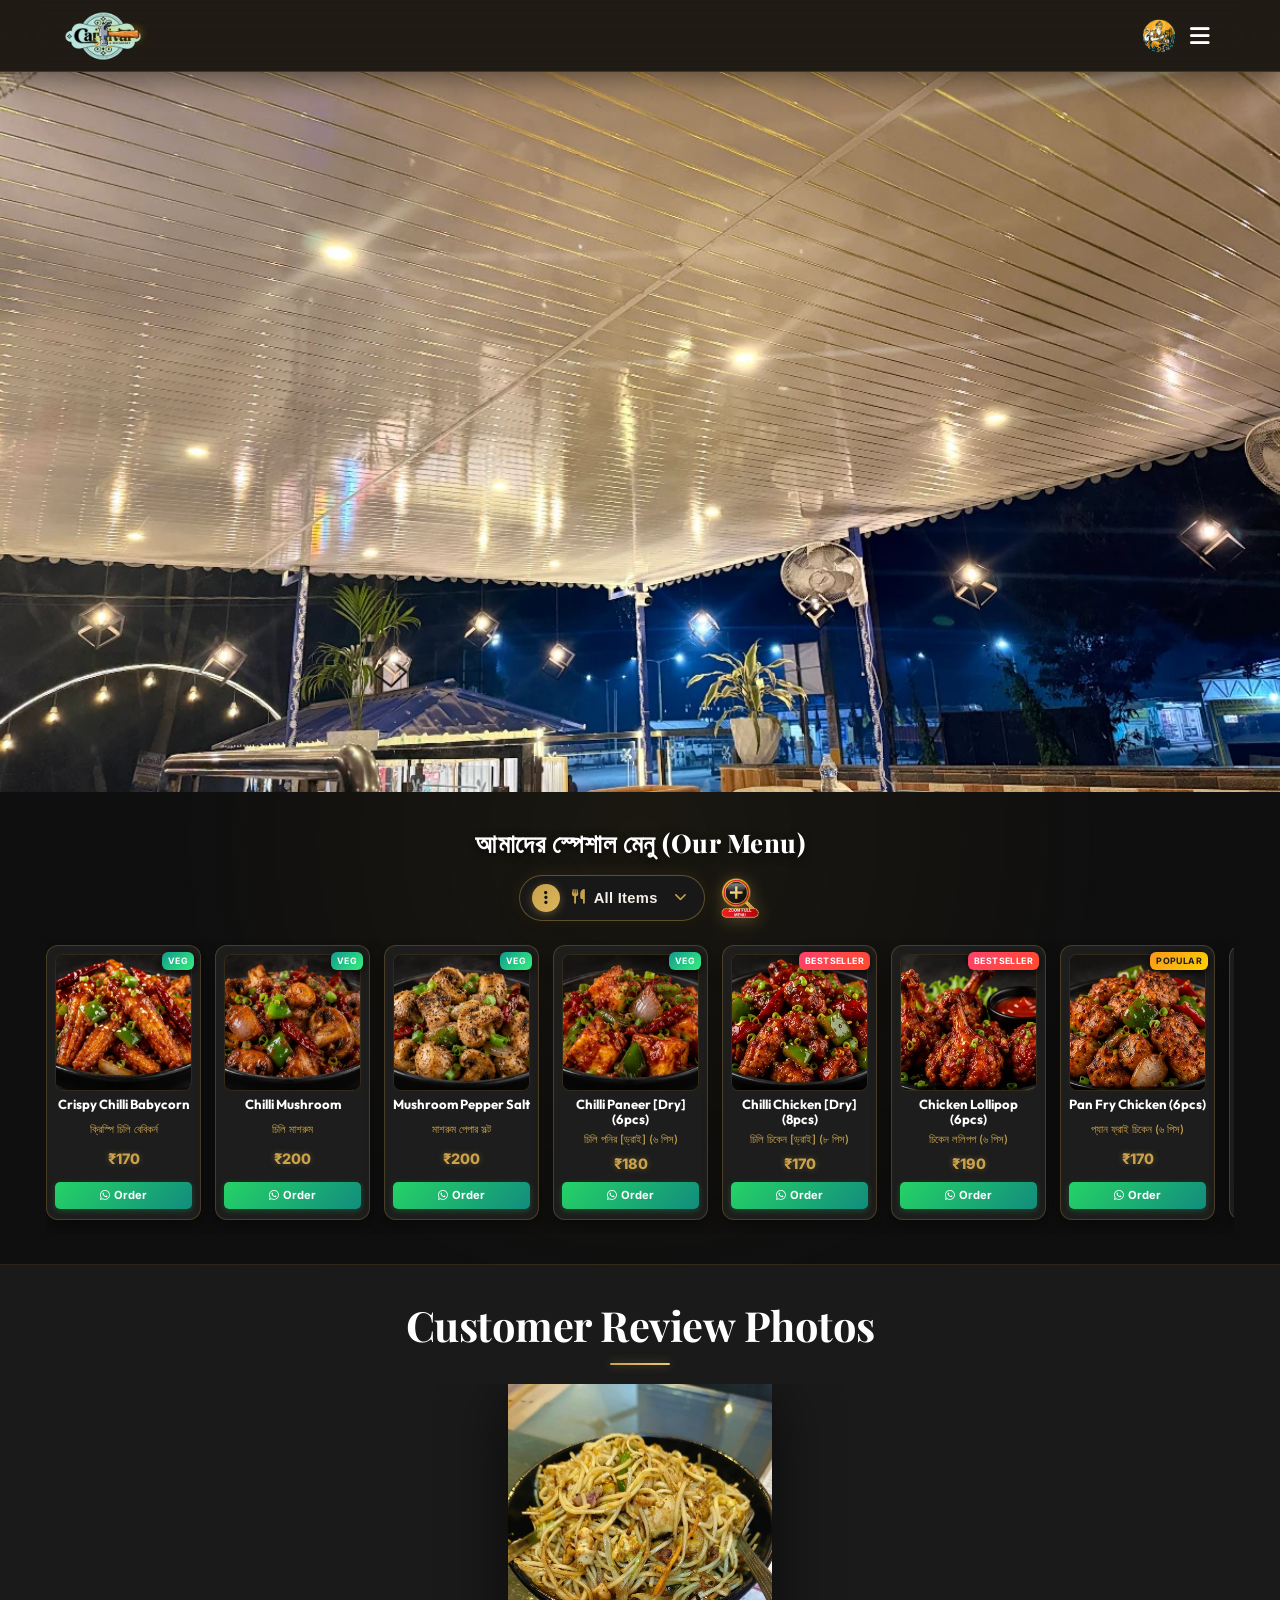
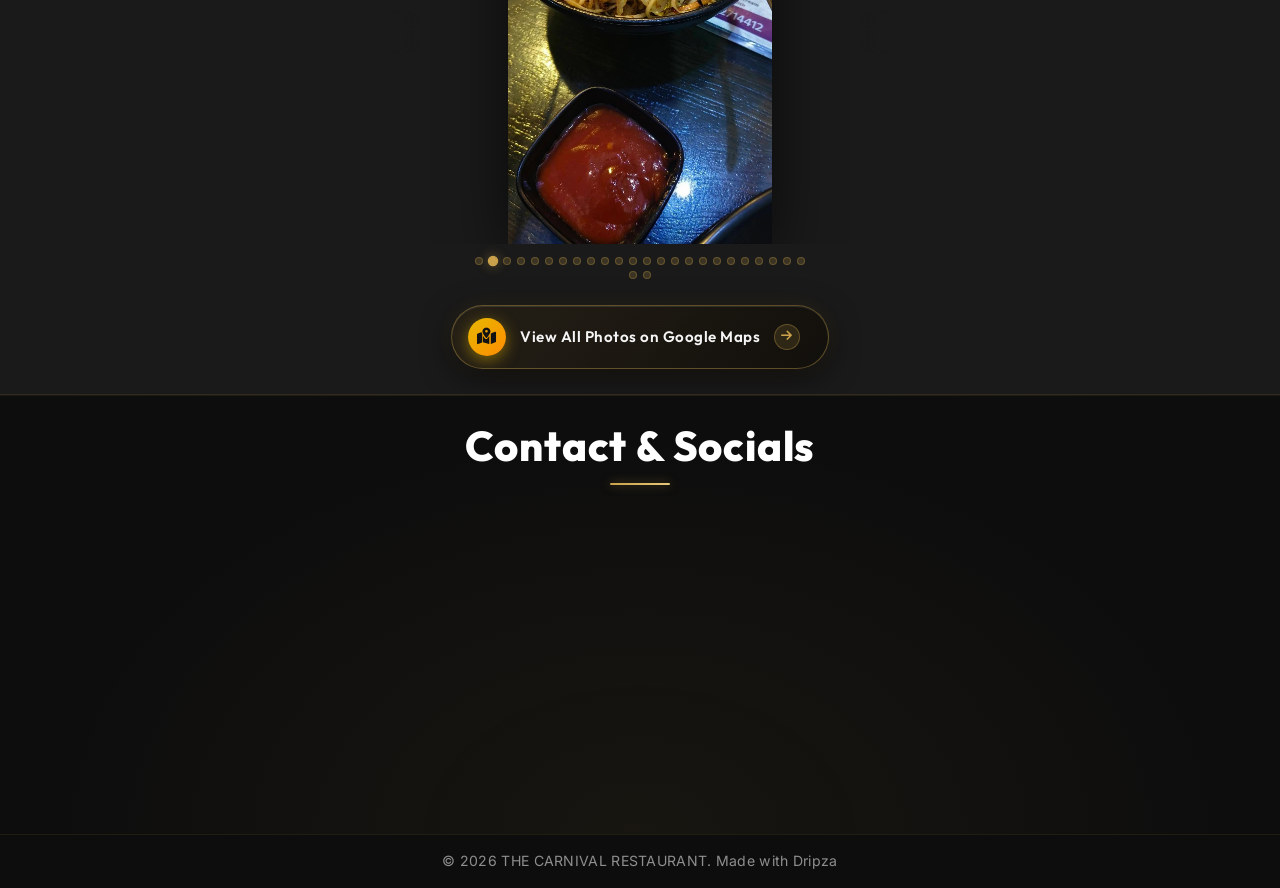
==== index.html @ 223da3c0 "Add clear search button in menu popup" ====
﻿<!DOCTYPE html>
<html lang="bn">
<head>
    <meta charset="UTF-8">
    <meta name="viewport" content="width=device-width, initial-scale=1.0">
    <title>THE CARNIVAL RESTAURANT</title>
    <link rel="icon" type="image/webp" href="assets/carnival_restaurant_logo.webp">
    <link href="https://fonts.googleapis.com/css2?family=Playfair+Display:wght@400;600;700;800&family=Outfit:wght@300;400;600;800&family=Inter:wght@300;400;500;600&display=swap" rel="stylesheet">
    <link rel="stylesheet" href="https://cdnjs.cloudflare.com/ajax/libs/font-awesome/6.4.0/css/all.min.css">
    <link rel="stylesheet" href="styles.css?v=1.3">
</head>
<body class="no-scroll">
    <!-- Preloader Screen -->
    <div id="preloader">
        <div class="preloader-content">
            <h1 class="preloader-title">Welcome to <br><span class="highlight">THE CARNIVAL RESTAURANT</span></h1>
            <div class="preloader-loader">
                <div class="loader-bar"></div>
            </div>
        </div>
    </div>
    <!-- Navbar -->
    <nav class="navbar">
        <div class="logo-container">
            <img src="assets/carnival_restaurant_logo.webp" alt="THE CARNIVAL RESTAURANT Logo" class="logo-brand-img">
            <div class="logo-text-wrapper">
                <span class="animated-football-header" title="Ganesh Chaturthi Special">
                    <img src="assets/ganesh_run_icon.webp" alt="Ganesh Run Icon" style="object-fit: contain; filter: drop-shadow(0 0 5px rgba(255, 215, 0, 0.6));">
                </span>
                <span class="logo-text">THE CARNIVAL RESTAURANT</span>
            </div>
        </div>
        <span class="rath-yatra-header-text">শুভ বিশ্বকর্মা পূজা!</span>
        <ul class="nav-links">
            <li><a href="#home">Home</a></li>
            <li><a href="#menu">Menu</a></li>
            <li><a href="#reviews">Reviews</a></li>
            <li><a href="#contact">Contact</a></li>
        </ul>
        <div class="navbar-actions">
            <!-- Janmashtami Special Button for Poster -->
            <button class="fifa-btn" id="open-promo-modal-direct-btn" title="Show Ganesh Chaturthi Special Poster">
                <div class="fifa-container">
                    <div class="fifa-magic-ring"></div>
                    <img src="assets/ganesh_icon.webp" alt="Ganesh Special" class="fifa-svg" style="object-fit: contain;">
                </div>
            </button>
            
            <div class="hamburger">
                <i class="fas fa-bars"></i>
            </div>
        </div>
    </nav>

    <!-- Hero Section -->
    <section id="home" class="hero">
        <div class="hero-bg banner-box">
            <img src="assets/banner_1.webp" alt="THE CARNIVAL RESTAURANT Banner 1" class="active">
            <img src="assets/banner_2.webp" alt="THE CARNIVAL RESTAURANT Banner 2">
            <img src="assets/banner_3.webp" alt="THE CARNIVAL RESTAURANT Banner 3">
            <img src="assets/banner_4.webp" alt="THE CARNIVAL RESTAURANT Banner 4">
            <img src="assets/banner_5.webp" alt="THE CARNIVAL RESTAURANT Banner 5">
            <img src="assets/banner_6.webp" alt="THE CARNIVAL RESTAURANT Banner 6">
            <img src="assets/banner_7.webp" alt="THE CARNIVAL RESTAURANT Banner 7">
            <img src="assets/banner_8.webp" alt="THE CARNIVAL RESTAURANT Banner 8">
            <div class="overlay"></div>
        </div>
        <!-- Click/Hover Zones for Banner Control -->
        <div class="hero-nav-zone left-zone" title="Previous Image"></div>
        <div class="hero-nav-zone right-zone" title="Next Image"></div>
    </section>

    <!-- Digital Restaurant Menu Section -->
    <section id="menu" class="main-menu-section">
        <div class="menu-header-wrapper">
            <div class="menu-eyebrow-container">
                <span class="menu-eyebrow">আমাদের স্পেশাল মেনু (Our Menu)</span>
            </div>
        </div>

        <!-- Menu Category Filter Tabs -->
                <!-- Menu Category Filter Dropdown (Three-Dot Filter Menu) -->
        <!-- Menu Filter and Zoom Controls Row -->
        <div class="menu-filter-controls-row">
            <div class="menu-filter-dropdown-wrapper" id="main-menu-filter-dropdown-wrapper">
            <button type="button" class="menu-filter-dots-btn" id="main-menu-filter-dots-btn" aria-expanded="false" aria-haspopup="true" title="Filter Menu">
                <span class="three-dots-icon-box">
                    <i class="fas fa-ellipsis-v"></i>
                </span>
                <span class="current-filter-label" id="main-current-filter-label">
                    <i class="fas fa-utensils"></i>
                    <span>All Items</span>
                </span>
                <i class="fas fa-chevron-down filter-dropdown-arrow"></i>
            </button>

            <!-- Dropdown List of Category Filter Options -->
            <div class="menu-filter-dropdown-menu" id="main-menu-filter-dropdown-menu">
                <div class="menu-filter-dropdown-header">
                    <span><i class="fas fa-filter"></i> Filter Category</span>
                </div>
                <div class="menu-filter-dropdown-list">
                    <button type="button" class="menu-tab-btn active" data-category="all">
                        <span class="tab-btn-content">
                            <i class="fas fa-utensils tab-icon"></i>
                            <span class="tab-title">All Items</span>
                        </span>
                        <i class="fas fa-check active-indicator-icon"></i>
                    </button>
                    <button type="button" class="menu-tab-btn" data-category="starter-veg">
                        <span class="tab-btn-content">
                            <i class="fas fa-leaf tab-icon"></i>
                            <span class="tab-title">Starter (Veg)</span>
                        </span>
                        <i class="fas fa-check active-indicator-icon"></i>
                    </button>
                    <button type="button" class="menu-tab-btn" data-category="starter-nonveg">
                        <span class="tab-btn-content">
                            <i class="fas fa-drumstick-bite tab-icon"></i>
                            <span class="tab-title">Starter (Non-Veg)</span>
                        </span>
                        <i class="fas fa-check active-indicator-icon"></i>
                    </button>
                    <button type="button" class="menu-tab-btn" data-category="soup">
                        <span class="tab-btn-content">
                            <i class="fas fa-bowl-hot tab-icon"></i>
                            <span class="tab-title">Soups</span>
                        </span>
                        <i class="fas fa-check active-indicator-icon"></i>
                    </button>
                    <button type="button" class="menu-tab-btn" data-category="rice">
                        <span class="tab-btn-content">
                            <i class="fas fa-bowl-rice tab-icon"></i>
                            <span class="tab-title">Fried Rice</span>
                        </span>
                        <i class="fas fa-check active-indicator-icon"></i>
                    </button>
                    <button type="button" class="menu-tab-btn" data-category="chowmin">
                        <span class="tab-btn-content">
                            <i class="fas fa-utensils tab-icon"></i>
                            <span class="tab-title">Chowmin & Noodles</span>
                        </span>
                        <i class="fas fa-check active-indicator-icon"></i>
                    </button>
                    <button type="button" class="menu-tab-btn" data-category="main-veg">
                        <span class="tab-btn-content">
                            <i class="fas fa-carrot tab-icon"></i>
                            <span class="tab-title">Main Course (Veg)</span>
                        </span>
                        <i class="fas fa-check active-indicator-icon"></i>
                    </button>
                    <button type="button" class="menu-tab-btn" data-category="main-nonveg">
                        <span class="tab-btn-content">
                            <i class="fas fa-fire-burner tab-icon"></i>
                            <span class="tab-title">Main Course (Non-Veg)</span>
                        </span>
                        <i class="fas fa-check active-indicator-icon"></i>
                    </button>
                    <button type="button" class="menu-tab-btn" data-category="desserts">
                        <span class="tab-btn-content">
                            <i class="fas fa-ice-cream tab-icon"></i>
                            <span class="tab-title">Desserts</span>
                        </span>
                        <i class="fas fa-check active-indicator-icon"></i>
                    </button>
                </div>
            </div>
        </div>

            <!-- Zoom Full Menu Button on Right Side of Filter -->
            <button type="button" class="menu-zoom-img-btn" id="open-full-menu-modal-btn" title="Open Complete Menu Card (সম্পূর্ণ মেনু)">
                    <img src="assets/zoom_full_menu_icon.webp" alt="Zoom Full Menu" class="zoom-full-menu-img">
                </button>
        </div>
        

        <!-- Menu Cards Horizontal Side-Scroll Wrapper -->
        <div class="main-menu-scroll-wrapper">
            <div class="main-menu-scroll-track" id="main-restaurant-menu-scroll">
                
                <!-- === 1. STARTER (VEG) === -->
                <div class="food-menu-card" data-category="starter-veg">
                    <div class="food-card-badge pure-veg">Veg</div>
                                                            <div class="food-card-img-box">
                        <img src="assets/menu_crispy_chilli_babycorn.webp" alt="Crispy Chilli Babycorn" loading="lazy">
                    </div>
                    <div class="food-card-body">
                        <h3 class="food-title">Crispy Chilli Babycorn</h3>
                        <span class="bengali-title">ক্রিস্পি চিলি বেবিকর্ন</span>
                        <span class="food-price">₹170</span>
                        <a href="https://wa.me/919732714412?text=Hi%20The%20Carnival%20Restaurant,%20I%20want%20to%20order%20Crispy%20Chilli%20Babycorn%20(₹170)" target="_blank" class="food-order-btn">
                            <i class="fab fa-whatsapp"></i> Order
                        </a>
                    </div>
                </div>

                <div class="food-menu-card" data-category="starter-veg">
                    <div class="food-card-badge pure-veg">Veg</div>
                                                            <div class="food-card-img-box">
                        <img src="assets/menu_chilli_mushroom_starter.webp" alt="Chilli Mushroom" loading="lazy">
                    </div>
                    <div class="food-card-body">
                        <h3 class="food-title">Chilli Mushroom</h3>
                        <span class="bengali-title">চিলি মাশরুম</span>
                        <span class="food-price">₹200</span>
                        <a href="https://wa.me/919732714412?text=Hi%20The%20Carnival%20Restaurant,%20I%20want%20to%20order%20Chilli%20Mushroom%20(₹200)" target="_blank" class="food-order-btn">
                            <i class="fab fa-whatsapp"></i> Order
                        </a>
                    </div>
                </div>

                <div class="food-menu-card" data-category="starter-veg">
                    <div class="food-card-badge pure-veg">Veg</div>
                                                            <div class="food-card-img-box">
                        <img src="assets/menu_mushroom_pepper_salt.webp" alt="Mushroom Pepper Salt" loading="lazy">
                    </div>
                    <div class="food-card-body">
                        <h3 class="food-title">Mushroom Pepper Salt</h3>
                        <span class="bengali-title">মাশরুম পেপার সল্ট</span>
                        <span class="food-price">₹200</span>
                        <a href="https://wa.me/919732714412?text=Hi%20The%20Carnival%20Restaurant,%20I%20want%20to%20order%20Mushroom%20Pepper%20Salt%20(₹200)" target="_blank" class="food-order-btn">
                            <i class="fab fa-whatsapp"></i> Order
                        </a>
                    </div>
                </div>

                <div class="food-menu-card" data-category="starter-veg">
                    <div class="food-card-badge pure-veg">Veg</div>
                                                            <div class="food-card-img-box">
                        <img src="assets/menu_chilli_paneer_dry.webp" alt="Chilli Paneer [Dry] (6pcs)" loading="lazy">
                    </div>
                    <div class="food-card-body">
                        <h3 class="food-title">Chilli Paneer [Dry] (6pcs)</h3>
                        <span class="bengali-title">চিলি পনির [ড্রাই] (৬ পিস)</span>
                        <span class="food-price">₹180</span>
                        <a href="https://wa.me/919732714412?text=Hi%20The%20Carnival%20Restaurant,%20I%20want%20to%20order%20Chilli%20Paneer%20Dry%206pcs%20(₹180)" target="_blank" class="food-order-btn">
                            <i class="fab fa-whatsapp"></i> Order
                        </a>
                    </div>
                </div>

                <!-- === 2. STARTER (NON-VEG) === -->
                <div class="food-menu-card" data-category="starter-nonveg">
                    <div class="food-card-badge bestseller">Bestseller</div>
                                                            <div class="food-card-img-box">
                        <img src="assets/menu_chilli_chicken_dry.webp" alt="Chilli Chicken [Dry] (8pcs)" loading="lazy">
                    </div>
                    <div class="food-card-body">
                        <h3 class="food-title">Chilli Chicken [Dry] (8pcs)</h3>
                        <span class="bengali-title">চিলি চিকেন [ড্রাই] (৮ পিস)</span>
                        <span class="food-price">₹170</span>
                        <a href="https://wa.me/919732714412?text=Hi%20The%20Carnival%20Restaurant,%20I%20want%20to%20order%20Chilli%20Chicken%20Dry%208pcs%20(₹170)" target="_blank" class="food-order-btn">
                            <i class="fab fa-whatsapp"></i> Order
                        </a>
                    </div>
                </div>

                <div class="food-menu-card" data-category="starter-nonveg">
                    <div class="food-card-badge bestseller">Bestseller</div>
                                                            <div class="food-card-img-box">
                        <img src="assets/menu_chicken_lollipop.webp" alt="Chicken Lollipop (6pcs)" loading="lazy">
                    </div>
                    <div class="food-card-body">
                        <h3 class="food-title">Chicken Lollipop (6pcs)</h3>
                        <span class="bengali-title">চিকেন ললিপপ (৬ পিস)</span>
                        <span class="food-price">₹190</span>
                        <a href="https://wa.me/919732714412?text=Hi%20The%20Carnival%20Restaurant,%20I%20want%20to%20order%20Chicken%20Lollipop%206pcs%20(₹190)" target="_blank" class="food-order-btn">
                            <i class="fab fa-whatsapp"></i> Order
                        </a>
                    </div>
                </div>

                <div class="food-menu-card" data-category="starter-nonveg">
                    <div class="food-card-badge popular">Popular</div>
                                                            <div class="food-card-img-box">
                        <img src="assets/menu_pan_fry_chicken.webp" alt="Pan Fry Chicken (6pcs)" loading="lazy">
                    </div>
                    <div class="food-card-body">
                        <h3 class="food-title">Pan Fry Chicken (6pcs)</h3>
                        <span class="bengali-title">প্যান ফ্রাই চিকেন (৬ পিস)</span>
                        <span class="food-price">₹170</span>
                        <a href="https://wa.me/919732714412?text=Hi%20The%20Carnival%20Restaurant,%20I%20want%20to%20order%20Pan%20Fry%20Chicken%206pcs%20(₹170)" target="_blank" class="food-order-btn">
                            <i class="fab fa-whatsapp"></i> Order
                        </a>
                    </div>
                </div>

                <div class="food-menu-card" data-category="starter-nonveg">
                    <div class="food-card-badge chef">Chef Special</div>
                                                            <div class="food-card-img-box">
                        <img src="assets/menu_pan_fry_chilli_fish.webp" alt="Pan Fry Chilli Fish (6pcs)" loading="lazy">
                    </div>
                    <div class="food-card-body">
                        <h3 class="food-title">Pan Fry Chilli Fish (6pcs)</h3>
                        <span class="bengali-title">প্যান ফ্রাই চিলি ফিশ (৬ পিস)</span>
                        <span class="food-price">₹200</span>
                        <a href="https://wa.me/919732714412?text=Hi%20The%20Carnival%20Restaurant,%20I%20want%20to%20order%20Pan%20Fry%20Chilli%20Fish%206pcs%20(₹200)" target="_blank" class="food-order-btn">
                            <i class="fab fa-whatsapp"></i> Order
                        </a>
                    </div>
                </div>

                <div class="food-menu-card" data-category="starter-nonveg">
                    <div class="food-card-badge bestseller">Bestseller</div>
                                                            <div class="food-card-img-box">
                        <img src="assets/menu_fish_finger.webp" alt="Fish Finger (6pcs)" loading="lazy">
                    </div>
                    <div class="food-card-body">
                        <h3 class="food-title">Fish Finger (6pcs)</h3>
                        <span class="bengali-title">ফিশ ফিঙ্গার (৬ পিস)</span>
                        <span class="food-price">₹200</span>
                        <a href="https://wa.me/919732714412?text=Hi%20The%20Carnival%20Restaurant,%20I%20want%20to%20order%20Fish%20Finger%206pcs%20(₹200)" target="_blank" class="food-order-btn">
                            <i class="fab fa-whatsapp"></i> Order
                        </a>
                    </div>
                </div>

                <div class="food-menu-card" data-category="starter-nonveg">
                    <div class="food-card-badge popular">Popular</div>
                                                            <div class="food-card-img-box">
                        <img src="assets/menu_fish_cutlet.webp" alt="Fish Cutlet (2pcs)" loading="lazy">
                    </div>
                    <div class="food-card-body">
                        <h3 class="food-title">Fish Cutlet (2pcs)</h3>
                        <span class="bengali-title">ফিশ কাটলেট (২ পিস)</span>
                        <span class="food-price">₹200</span>
                        <a href="https://wa.me/919732714412?text=Hi%20The%20Carnival%20Restaurant,%20I%20want%20to%20order%20Fish%20Cutlet%202pcs%20(₹200)" target="_blank" class="food-order-btn">
                            <i class="fab fa-whatsapp"></i> Order
                        </a>
                    </div>
                </div>

                <div class="food-menu-card" data-category="starter-nonveg">
                    <div class="food-card-badge popular">Popular</div>
                                                            <div class="food-card-img-box">
                        <img src="assets/menu_fish_fry.webp" alt="Fish Fry (2pcs)" loading="lazy">
                    </div>
                    <div class="food-card-body">
                        <h3 class="food-title">Fish Fry (2pcs)</h3>
                        <span class="bengali-title">ফিশ ফ্রাই (২ পিস)</span>
                        <span class="food-price">₹200</span>
                        <a href="https://wa.me/919732714412?text=Hi%20The%20Carnival%20Restaurant,%20I%20want%20to%20order%20Fish%20Fry%202pcs%20(₹200)" target="_blank" class="food-order-btn">
                            <i class="fab fa-whatsapp"></i> Order
                        </a>
                    </div>
                </div>

                <div class="food-menu-card" data-category="starter-nonveg">
                    <div class="food-card-badge popular">Popular</div>
                                                            <div class="food-card-img-box">
                        <img src="assets/menu_crispy_chicken.webp" alt="Crispy Chicken" loading="lazy">
                    </div>
                    <div class="food-card-body">
                        <h3 class="food-title">Crispy Chicken</h3>
                        <span class="bengali-title">ক্রিস্পি চিকেন</span>
                        <span class="food-price">₹170</span>
                        <a href="https://wa.me/919732714412?text=Hi%20The%20Carnival%20Restaurant,%20I%20want%20to%20order%20Crispy%20Chicken%20(₹170)" target="_blank" class="food-order-btn">
                            <i class="fab fa-whatsapp"></i> Order
                        </a>
                    </div>
                </div>

                <div class="food-menu-card" data-category="starter-nonveg">
                    <div class="food-card-badge chef">Chef Special</div>
                                                            <div class="food-card-img-box">
                        <img src="assets/menu_drums_of_heaven.webp" alt="Drums of Heaven (6pcs)" loading="lazy">
                    </div>
                    <div class="food-card-body">
                        <h3 class="food-title">Drums of Heaven (6pcs)</h3>
                        <span class="bengali-title">ড্রামস অফ হেভেন (৬ পিস)</span>
                        <span class="food-price">₹200</span>
                        <a href="https://wa.me/919732714412?text=Hi%20The%20Carnival%20Restaurant,%20I%20want%20to%20order%20Drums%20of%20Heaven%206pcs%20(₹200)" target="_blank" class="food-order-btn">
                            <i class="fab fa-whatsapp"></i> Order
                        </a>
                    </div>
                </div>

                <!-- === 3. SOUPS === -->
                <div class="food-menu-card" data-category="soup">
                    <div class="food-card-badge bestseller">Bestseller</div>
                                                            <div class="food-card-img-box">
                        <img src="assets/menu_chicken_hot_sour_soup.webp" alt="Chicken Hot & Sour Soup" loading="lazy">
                    </div>
                    <div class="food-card-body">
                        <h3 class="food-title">Chicken Hot & Sour Soup</h3>
                        <span class="bengali-title">চিকেন হট অ্যান্ড সাওয়ার স্যুপ</span>
                        <span class="food-price">₹120</span>
                        <a href="https://wa.me/919732714412?text=Hi%20The%20Carnival%20Restaurant,%20I%20want%20to%20order%20Chicken%20Hot%20and%20Sour%20Soup%20(₹120)" target="_blank" class="food-order-btn">
                            <i class="fab fa-whatsapp"></i> Order
                        </a>
                    </div>
                </div>

                <div class="food-menu-card" data-category="soup">
                    <div class="food-card-badge popular">Popular</div>
                                                            <div class="food-card-img-box">
                        <img src="assets/menu_chicken_sweet_corn_soup.webp" alt="Chicken Sweet Corn Soup" loading="lazy">
                    </div>
                    <div class="food-card-body">
                        <h3 class="food-title">Chicken Sweet Corn Soup</h3>
                        <span class="bengali-title">চিকেন সুইট কর্ন স্যুপ</span>
                        <span class="food-price">₹120</span>
                        <a href="https://wa.me/919732714412?text=Hi%20The%20Carnival%20Restaurant,%20I%20want%20to%20order%20Chicken%20Sweet%20Corn%20Soup%20(₹120)" target="_blank" class="food-order-btn">
                            <i class="fab fa-whatsapp"></i> Order
                        </a>
                    </div>
                </div>

                <div class="food-menu-card" data-category="soup">
                    <div class="food-card-badge special">Special</div>
                                                            <div class="food-card-img-box">
                        <img src="assets/menu_chicken_coriander_soup.webp" alt="Chicken Coriander Soup" loading="lazy">
                    </div>
                    <div class="food-card-body">
                        <h3 class="food-title">Chicken Coriander Soup</h3>
                        <span class="bengali-title">চিকেন ধনিয়া স্যুপ</span>
                        <span class="food-price">₹120</span>
                        <a href="https://wa.me/919732714412?text=Hi%20The%20Carnival%20Restaurant,%20I%20want%20to%20order%20Chicken%20Coriander%20Soup%20(₹120)" target="_blank" class="food-order-btn">
                            <i class="fab fa-whatsapp"></i> Order
                        </a>
                    </div>
                </div>

                <div class="food-menu-card" data-category="soup">
                    <div class="food-card-badge chef">Chef Special</div>
                                                            <div class="food-card-img-box">
                        <img src="assets/menu_chicken_thukpa.webp" alt="Chicken Thukpa" loading="lazy">
                    </div>
                    <div class="food-card-body">
                        <h3 class="food-title">Chicken Thukpa</h3>
                        <span class="bengali-title">চিকেন থুকপা</span>
                        <span class="food-price">₹120</span>
                        <a href="https://wa.me/919732714412?text=Hi%20The%20Carnival%20Restaurant,%20I%20want%20to%20order%20Chicken%20Thukpa%20(₹120)" target="_blank" class="food-order-btn">
                            <i class="fab fa-whatsapp"></i> Order
                        </a>
                    </div>
                </div>

                <div class="food-menu-card" data-category="soup">
                    <div class="food-card-badge popular">Popular</div>
                                                            <div class="food-card-img-box">
                        <img src="assets/menu_chicken_manchow_soup.webp" alt="Chicken Manchow Soup" loading="lazy">
                    </div>
                    <div class="food-card-body">
                        <h3 class="food-title">Chicken Manchow Soup</h3>
                        <span class="bengali-title">চিকেন মানচাও স্যুপ</span>
                        <span class="food-price">₹120</span>
                        <a href="https://wa.me/919732714412?text=Hi%20The%20Carnival%20Restaurant,%20I%20want%20to%20order%20Chicken%20Manchow%20Soup%20(₹120)" target="_blank" class="food-order-btn">
                            <i class="fab fa-whatsapp"></i> Order
                        </a>
                    </div>
                </div>

                <div class="food-menu-card" data-category="soup">
                    <div class="food-card-badge pure-veg">Veg</div>
                                                            <div class="food-card-img-box">
                        <img src="assets/menu_veg_hot_sour_soup.webp" alt="Veg Hot & Sour Soup" loading="lazy">
                    </div>
                    <div class="food-card-body">
                        <h3 class="food-title">Veg Hot & Sour Soup</h3>
                        <span class="bengali-title">ভেজ হট অ্যান্ড সাওয়ার স্যুপ</span>
                        <span class="food-price">₹100</span>
                        <a href="https://wa.me/919732714412?text=Hi%20The%20Carnival%20Restaurant,%20I%20want%20to%20order%20Veg%20Hot%20and%20Sour%20Soup%20(₹100)" target="_blank" class="food-order-btn">
                            <i class="fab fa-whatsapp"></i> Order
                        </a>
                    </div>
                </div>

                <div class="food-menu-card" data-category="soup">
                    <div class="food-card-badge pure-veg">Veg</div>
                                                            <div class="food-card-img-box">
                        <img src="assets/menu_veg_sweet_corn_soup.webp" alt="Veg Sweet Corn Soup" loading="lazy">
                    </div>
                    <div class="food-card-body">
                        <h3 class="food-title">Veg Sweet Corn Soup</h3>
                        <span class="bengali-title">ভেজ সুইট কর্ন স্যুপ</span>
                        <span class="food-price">₹100</span>
                        <a href="https://wa.me/919732714412?text=Hi%20The%20Carnival%20Restaurant,%20I%20want%20to%20order%20Veg%20Sweet%20Corn%20Soup%20(₹100)" target="_blank" class="food-order-btn">
                            <i class="fab fa-whatsapp"></i> Order
                        </a>
                    </div>
                </div>

                <div class="food-menu-card" data-category="soup">
                    <div class="food-card-badge pure-veg">Veg</div>
                                                            <div class="food-card-img-box">
                        <img src="assets/menu_veg_manchow_soup.webp" alt="Veg Manchow Soup" loading="lazy">
                    </div>
                    <div class="food-card-body">
                        <h3 class="food-title">Veg Manchow Soup</h3>
                        <span class="bengali-title">ভেজ মানচাও স্যুপ</span>
                        <span class="food-price">₹100</span>
                        <a href="https://wa.me/919732714412?text=Hi%20The%20Carnival%20Restaurant,%20I%20want%20to%20order%20Veg%20Manchow%20Soup%20(₹100)" target="_blank" class="food-order-btn">
                            <i class="fab fa-whatsapp"></i> Order
                        </a>
                    </div>
                </div>

                <!-- === 4. FRIED RICE === -->
                <div class="food-menu-card" data-category="rice">
                    <div class="food-card-badge pure-veg">Veg</div>
                                                            <div class="food-card-img-box">
                        <img src="assets/menu_veg_fried_rice.webp" alt="Veg Fried Rice" loading="lazy">
                    </div>
                    <div class="food-card-body">
                        <h3 class="food-title">Veg Fried Rice</h3>
                        <span class="bengali-title">ভেজ ফ্রাইড রাইস</span>
                        <span class="food-price">₹100</span>
                        <a href="https://wa.me/919732714412?text=Hi%20The%20Carnival%20Restaurant,%20I%20want%20to%20order%20Veg%20Fried%20Rice%20(₹100)" target="_blank" class="food-order-btn">
                            <i class="fab fa-whatsapp"></i> Order
                        </a>
                    </div>
                </div>

                <div class="food-menu-card" data-category="rice">
                    <div class="food-card-badge popular">Popular</div>
                                                            <div class="food-card-img-box">
                        <img src="assets/menu_egg_fried_rice.webp" alt="Egg Fried Rice" loading="lazy">
                    </div>
                    <div class="food-card-body">
                        <h3 class="food-title">Egg Fried Rice</h3>
                        <span class="bengali-title">এগ ফ্রাইড রাইস</span>
                        <span class="food-price">₹120</span>
                        <a href="https://wa.me/919732714412?text=Hi%20The%20Carnival%20Restaurant,%20I%20want%20to%20order%20Egg%20Fried%20Rice%20(₹120)" target="_blank" class="food-order-btn">
                            <i class="fab fa-whatsapp"></i> Order
                        </a>
                    </div>
                </div>

                <div class="food-menu-card" data-category="rice">
                    <div class="food-card-badge bestseller">Bestseller</div>
                                                            <div class="food-card-img-box">
                        <img src="assets/menu_chicken_egg_rice.webp" alt="Chicken & Egg Rice" loading="lazy">
                    </div>
                    <div class="food-card-body">
                        <h3 class="food-title">Chicken & Egg Rice</h3>
                        <span class="bengali-title">চিকেন অ্যান্ড এগ রাইস</span>
                        <span class="food-price">₹150</span>
                        <a href="https://wa.me/919732714412?text=Hi%20The%20Carnival%20Restaurant,%20I%20want%20to%20order%20Chicken%20and%20Egg%20Rice%20(₹150)" target="_blank" class="food-order-btn">
                            <i class="fab fa-whatsapp"></i> Order
                        </a>
                    </div>
                </div>

                <div class="food-menu-card" data-category="rice">
                    <div class="food-card-badge chef">Chef Special</div>
                                                            <div class="food-card-img-box">
                        <img src="assets/menu_mixed_fried_rice.webp" alt="Mixed Fried Rice" loading="lazy">
                    </div>
                    <div class="food-card-body">
                        <h3 class="food-title">Mixed Fried Rice</h3>
                        <span class="bengali-title">মিক্সড ফ্রাইড রাইস</span>
                        <span class="food-price">₹170</span>
                        <a href="https://wa.me/919732714412?text=Hi%20The%20Carnival%20Restaurant,%20I%20want%20to%20order%20Mixed%20Fried%20Rice%20(₹170)" target="_blank" class="food-order-btn">
                            <i class="fab fa-whatsapp"></i> Order
                        </a>
                    </div>
                </div>

                <div class="food-menu-card" data-category="rice">
                    <div class="food-card-badge popular">Spicy</div>
                                                            <div class="food-card-img-box">
                        <img src="assets/menu_schezwan_rice.webp" alt="Schezwan Rice" loading="lazy">
                    </div>
                    <div class="food-card-body">
                        <h3 class="food-title">Schezwan Rice</h3>
                        <span class="bengali-title">সেজোয়ান রাইস (চিকেন/মিক্স)</span>
                        <span class="food-price">₹160 / ₹200</span>
                        <a href="https://wa.me/919732714412?text=Hi%20The%20Carnival%20Restaurant,%20I%20want%20to%20order%20Schezwan%20Rice" target="_blank" class="food-order-btn">
                            <i class="fab fa-whatsapp"></i> Order
                        </a>
                    </div>
                </div>

                <div class="food-menu-card" data-category="rice">
                    <div class="food-card-badge special">Special</div>
                                                            <div class="food-card-img-box">
                        <img src="assets/menu_chilli_garlic_rice.webp" alt="Chilli Garlic Rice" loading="lazy">
                    </div>
                    <div class="food-card-body">
                        <h3 class="food-title">Chilli Garlic Rice</h3>
                        <span class="bengali-title">চিলি গার্লিক রাইস (ভেজ/চিকেন)</span>
                        <span class="food-price">₹170 / ₹190</span>
                        <a href="https://wa.me/919732714412?text=Hi%20The%20Carnival%20Restaurant,%20I%20want%20to%20order%20Chilli%20Garlic%20Rice" target="_blank" class="food-order-btn">
                            <i class="fab fa-whatsapp"></i> Order
                        </a>
                    </div>
                </div>

                <div class="food-menu-card" data-category="rice">
                    <div class="food-card-badge chef">Chef Special</div>
                                                            <div class="food-card-img-box">
                        <img src="assets/menu_butter_garlic_rice.webp" alt="Butter Garlic Rice" loading="lazy">
                    </div>
                    <div class="food-card-body">
                        <h3 class="food-title">Butter Garlic Rice</h3>
                        <span class="bengali-title">বাটার গার্লিক রাইস (ভেজ/চিকেন)</span>
                        <span class="food-price">₹180 / ₹200</span>
                        <a href="https://wa.me/919732714412?text=Hi%20The%20Carnival%20Restaurant,%20I%20want%20to%20order%20Butter%20Garlic%20Rice" target="_blank" class="food-order-btn">
                            <i class="fab fa-whatsapp"></i> Order
                        </a>
                    </div>
                </div>

                <!-- === 5. CHOWMIN & NOODLES === -->
                <div class="food-menu-card" data-category="chowmin">
                    <div class="food-card-badge pure-veg">Veg</div>
                                                            <div class="food-card-img-box">
                        <img src="assets/menu_veg_chowmin.webp" alt="Veg Chowmin" loading="lazy">
                    </div>
                    <div class="food-card-body">
                        <h3 class="food-title">Veg Chowmin</h3>
                        <span class="bengali-title">ভেজ চাউমিন</span>
                        <span class="food-price">₹100</span>
                        <a href="https://wa.me/919732714412?text=Hi%20The%20Carnival%20Restaurant,%20I%20want%20to%20order%20Veg%20Chowmin%20(₹100)" target="_blank" class="food-order-btn">
                            <i class="fab fa-whatsapp"></i> Order
                        </a>
                    </div>
                </div>

                <div class="food-menu-card" data-category="chowmin">
                    <div class="food-card-badge popular">Popular</div>
                                                            <div class="food-card-img-box">
                        <img src="assets/menu_egg_chowmin.webp" alt="Egg Chowmin" loading="lazy">
                    </div>
                    <div class="food-card-body">
                        <h3 class="food-title">Egg Chowmin</h3>
                        <span class="bengali-title">এগ চাউমিন</span>
                        <span class="food-price">₹120</span>
                        <a href="https://wa.me/919732714412?text=Hi%20The%20Carnival%20Restaurant,%20I%20want%20to%20order%20Egg%20Chowmin%20(₹120)" target="_blank" class="food-order-btn">
                            <i class="fab fa-whatsapp"></i> Order
                        </a>
                    </div>
                </div>

                <div class="food-menu-card" data-category="chowmin">
                    <div class="food-card-badge bestseller">Bestseller</div>
                                                            <div class="food-card-img-box">
                        <img src="assets/menu_chicken_chowmin.webp" alt="Chicken Chowmin" loading="lazy">
                    </div>
                    <div class="food-card-body">
                        <h3 class="food-title">Chicken Chowmin</h3>
                        <span class="bengali-title">চিকেন চাউমিন</span>
                        <span class="food-price">₹140</span>
                        <a href="https://wa.me/919732714412?text=Hi%20The%20Carnival%20Restaurant,%20I%20want%20to%20order%20Chicken%20Chowmin%20(₹140)" target="_blank" class="food-order-btn">
                            <i class="fab fa-whatsapp"></i> Order
                        </a>
                    </div>
                </div>

                <div class="food-menu-card" data-category="chowmin">
                    <div class="food-card-badge chef">Chef Special</div>
                                                            <div class="food-card-img-box">
                        <img src="assets/menu_mixed_chowmin.webp" alt="Mixed Chowmin" loading="lazy">
                    </div>
                    <div class="food-card-body">
                        <h3 class="food-title">Mixed Chowmin</h3>
                        <span class="bengali-title">মিক্সড চাউমিন</span>
                        <span class="food-price">₹160</span>
                        <a href="https://wa.me/919732714412?text=Hi%20The%20Carnival%20Restaurant,%20I%20want%20to%20order%20Mixed%20Chowmin%20(₹160)" target="_blank" class="food-order-btn">
                            <i class="fab fa-whatsapp"></i> Order
                        </a>
                    </div>
                </div>

                <div class="food-menu-card" data-category="chowmin">
                    <div class="food-card-badge popular">Spicy</div>
                                                            <div class="food-card-img-box">
                        <img src="assets/menu_schezwan_chowmin.webp" alt="Schezwan Chowmin" loading="lazy">
                    </div>
                    <div class="food-card-body">
                        <h3 class="food-title">Schezwan Chowmin</h3>
                        <span class="bengali-title">সেজোয়ান চাউমিন (চিকেন/মিক্স)</span>
                        <span class="food-price">₹200</span>
                        <a href="https://wa.me/919732714412?text=Hi%20The%20Carnival%20Restaurant,%20I%20want%20to%20order%20Schezwan%20Chowmin%20(₹200)" target="_blank" class="food-order-btn">
                            <i class="fab fa-whatsapp"></i> Order
                        </a>
                    </div>
                </div>

                <div class="food-menu-card" data-category="chowmin">
                    <div class="food-card-badge special">Special</div>
                                                            <div class="food-card-img-box">
                        <img src="assets/menu_chilli_garlic_noodles.webp" alt="Chilli Garlic Noodles" loading="lazy">
                    </div>
                    <div class="food-card-body">
                        <h3 class="food-title">Chilli Garlic Noodles</h3>
                        <span class="bengali-title">চিলি গার্লিক নুডলস (ভেজ/চিকেন)</span>
                        <span class="food-price">₹130 / ₹160</span>
                        <a href="https://wa.me/919732714412?text=Hi%20The%20Carnival%20Restaurant,%20I%20want%20to%20order%20Chilli%20Garlic%20Noodles" target="_blank" class="food-order-btn">
                            <i class="fab fa-whatsapp"></i> Order
                        </a>
                    </div>
                </div>

                <div class="food-menu-card" data-category="chowmin">
                    <div class="food-card-badge popular">Popular</div>
                                                            <div class="food-card-img-box">
                        <img src="assets/menu_hakka_noodles.webp" alt="Hakka Noodles" loading="lazy">
                    </div>
                    <div class="food-card-body">
                        <h3 class="food-title">Hakka Noodles</h3>
                        <span class="bengali-title">হাক্কা নুডলস</span>
                        <span class="food-price">₹190</span>
                        <a href="https://wa.me/919732714412?text=Hi%20The%20Carnival%20Restaurant,%20I%20want%20to%20order%20Hakka%20Noodles%20(₹190)" target="_blank" class="food-order-btn">
                            <i class="fab fa-whatsapp"></i> Order
                        </a>
                    </div>
                </div>

                <div class="food-menu-card" data-category="chowmin">
                    <div class="food-card-badge chef">Chef Special</div>
                                                            <div class="food-card-img-box">
                        <img src="assets/menu_gravy_noodles.webp" alt="Gravy Noodles" loading="lazy">
                    </div>
                    <div class="food-card-body">
                        <h3 class="food-title">Gravy Noodles</h3>
                        <span class="bengali-title">গ্রেভি নুডলস (ভেজ/চিকেন/মিক্স)</span>
                        <span class="food-price">₹140 / ₹170 / ₹190</span>
                        <a href="https://wa.me/919732714412?text=Hi%20The%20Carnival%20Restaurant,%20I%20want%20to%20order%20Gravy%20Noodles" target="_blank" class="food-order-btn">
                            <i class="fab fa-whatsapp"></i> Order
                        </a>
                    </div>
                </div>

                <!-- === 6. MAIN COURSE (VEG) === -->
                <div class="food-menu-card" data-category="main-veg">
                    <div class="food-card-badge pure-veg">Veg</div>
                                                            <div class="food-card-img-box">
                        <img src="assets/menu_veg_manchurian.webp" alt="Veg Manchurian [Gravy] (8pcs)" loading="lazy">
                    </div>
                    <div class="food-card-body">
                        <h3 class="food-title">Veg Manchurian [Gravy] (8pcs)</h3>
                        <span class="bengali-title">ভেজ মাঞ্চুরিয়ান গ্রেভি (৮ পিস)</span>
                        <span class="food-price">₹140</span>
                        <a href="https://wa.me/919732714412?text=Hi%20The%20Carnival%20Restaurant,%20I%20want%20to%20order%20Veg%20Manchurian%20Gravy%208pcs%20(₹140)" target="_blank" class="food-order-btn">
                            <i class="fab fa-whatsapp"></i> Order
                        </a>
                    </div>
                </div>

                <div class="food-menu-card" data-category="main-veg">
                    <div class="food-card-badge pure-veg">Veg</div>
                                                            <div class="food-card-img-box">
                        <img src="assets/menu_chilli_paneer_gravy.webp" alt="Chilli Paneer [Gravy] (8pcs)" loading="lazy">
                    </div>
                    <div class="food-card-body">
                        <h3 class="food-title">Chilli Paneer [Gravy] (8pcs)</h3>
                        <span class="bengali-title">চিলি পনির গ্রেভি (৮ পিস)</span>
                        <span class="food-price">₹190</span>
                        <a href="https://wa.me/919732714412?text=Hi%20The%20Carnival%20Restaurant,%20I%20want%20to%20order%20Chilli%20Paneer%20Gravy%208pcs%20(₹190)" target="_blank" class="food-order-btn">
                            <i class="fab fa-whatsapp"></i> Order
                        </a>
                    </div>
                </div>

                <div class="food-menu-card" data-category="main-veg">
                    <div class="food-card-badge pure-veg">Veg</div>
                                                            <div class="food-card-img-box">
                        <img src="assets/menu_chilli_baby_corn_main.webp" alt="Chilli Baby Corn" loading="lazy">
                    </div>
                    <div class="food-card-body">
                        <h3 class="food-title">Chilli Baby Corn</h3>
                        <span class="bengali-title">চিলি বেবিকর্ন</span>
                        <span class="food-price">₹170</span>
                        <a href="https://wa.me/919732714412?text=Hi%20The%20Carnival%20Restaurant,%20I%20want%20to%20order%20Chilli%20Baby%20Corn%20(₹170)" target="_blank" class="food-order-btn">
                            <i class="fab fa-whatsapp"></i> Order
                        </a>
                    </div>
                </div>

                <div class="food-menu-card" data-category="main-veg">
                    <div class="food-card-badge pure-veg">Veg</div>
                                                            <div class="food-card-img-box">
                        <img src="assets/menu_chilli_mushroom_main.webp" alt="Chilli Mushroom" loading="lazy">
                    </div>
                    <div class="food-card-body">
                        <h3 class="food-title">Chilli Mushroom</h3>
                        <span class="bengali-title">চিলি মাশরুম</span>
                        <span class="food-price">₹190</span>
                        <a href="https://wa.me/919732714412?text=Hi%20The%20Carnival%20Restaurant,%20I%20want%20to%20order%20Chilli%20Mushroom%20(₹190)" target="_blank" class="food-order-btn">
                            <i class="fab fa-whatsapp"></i> Order
                        </a>
                    </div>
                </div>

                <!-- === 7. MAIN COURSE (NON-VEG) === -->
                <div class="food-menu-card" data-category="main-nonveg">
                    <div class="food-card-badge bestseller">Bestseller</div>
                                                            <div class="food-card-img-box">
                        <img src="assets/menu_chilli_chicken_gravy.webp" alt="Chilli Chicken [Gravy]" loading="lazy">
                    </div>
                    <div class="food-card-body">
                        <h3 class="food-title">Chilli Chicken [Gravy]</h3>
                        <span class="bengali-title">চিলি চিকেন গ্রেভি</span>
                        <span class="food-price">₹170</span>
                        <a href="https://wa.me/919732714412?text=Hi%20The%20Carnival%20Restaurant,%20I%20want%20to%20order%20Chilli%20Chicken%20Gravy%20(₹170)" target="_blank" class="food-order-btn">
                            <i class="fab fa-whatsapp"></i> Order
                        </a>
                    </div>
                </div>

                <div class="food-menu-card" data-category="main-nonveg">
                    <div class="food-card-badge popular">Popular</div>
                                                            <div class="food-card-img-box">
                        <img src="assets/menu_garlic_chicken_gravy.webp" alt="Garlic Chicken [Gravy]" loading="lazy">
                    </div>
                    <div class="food-card-body">
                        <h3 class="food-title">Garlic Chicken [Gravy]</h3>
                        <span class="bengali-title">গার্লিক চিকেন গ্রেভি</span>
                        <span class="food-price">₹170</span>
                        <a href="https://wa.me/919732714412?text=Hi%20The%20Carnival%20Restaurant,%20I%20want%20to%20order%20Garlic%20Chicken%20Gravy%20(₹170)" target="_blank" class="food-order-btn">
                            <i class="fab fa-whatsapp"></i> Order
                        </a>
                    </div>
                </div>

                <div class="food-menu-card" data-category="main-nonveg">
                    <div class="food-card-badge chef">Chef Special</div>
                                                            <div class="food-card-img-box">
                        <img src="assets/menu_butter_garlic_chicken.webp" alt="Butter Garlic Chicken" loading="lazy">
                    </div>
                    <div class="food-card-body">
                        <h3 class="food-title">Butter Garlic Chicken</h3>
                        <span class="bengali-title">বাটার গার্লিক চিকেন</span>
                        <span class="food-price">₹190</span>
                        <a href="https://wa.me/919732714412?text=Hi%20The%20Carnival%20Restaurant,%20I%20want%20to%20order%20Butter%20Garlic%20Chicken%20(₹190)" target="_blank" class="food-order-btn">
                            <i class="fab fa-whatsapp"></i> Order
                        </a>
                    </div>
                </div>

                <div class="food-menu-card" data-category="main-nonveg">
                    <div class="food-card-badge popular">Spicy</div>
                                                            <div class="food-card-img-box">
                        <img src="assets/menu_schezwan_chicken.webp" alt="Schezwan Chicken" loading="lazy">
                    </div>
                    <div class="food-card-body">
                        <h3 class="food-title">Schezwan Chicken</h3>
                        <span class="bengali-title">সেজোয়ান চিকেন</span>
                        <span class="food-price">₹180</span>
                        <a href="https://wa.me/919732714412?text=Hi%20The%20Carnival%20Restaurant,%20I%20want%20to%20order%20Schezwan%20Chicken%20(₹180)" target="_blank" class="food-order-btn">
                            <i class="fab fa-whatsapp"></i> Order
                        </a>
                    </div>
                </div>

                <div class="food-menu-card" data-category="main-nonveg">
                    <div class="food-card-badge special">Special</div>
                                                            <div class="food-card-img-box">
                        <img src="assets/menu_shanghai_chicken.webp" alt="Shanghai Chicken" loading="lazy">
                    </div>
                    <div class="food-card-body">
                        <h3 class="food-title">Shanghai Chicken</h3>
                        <span class="bengali-title">সাংহাই চিকেন</span>
                        <span class="food-price">₹180</span>
                        <a href="https://wa.me/919732714412?text=Hi%20The%20Carnival%20Restaurant,%20I%20want%20to%20order%20Shanghai%20Chicken%20(₹180)" target="_blank" class="food-order-btn">
                            <i class="fab fa-whatsapp"></i> Order
                        </a>
                    </div>
                </div>

                <div class="food-menu-card" data-category="main-nonveg">
                    <div class="food-card-badge popular">Popular</div>
                                                            <div class="food-card-img-box">
                        <img src="assets/menu_chicken_65.webp" alt="Chicken 65" loading="lazy">
                    </div>
                    <div class="food-card-body">
                        <h3 class="food-title">Chicken 65</h3>
                        <span class="bengali-title">চিকেন ৬৫</span>
                        <span class="food-price">₹180</span>
                        <a href="https://wa.me/919732714412?text=Hi%20The%20Carnival%20Restaurant,%20I%20want%20to%20order%20Chicken%2065%20(₹180)" target="_blank" class="food-order-btn">
                            <i class="fab fa-whatsapp"></i> Order
                        </a>
                    </div>
                </div>

                <div class="food-menu-card" data-category="main-nonveg">
                    <div class="food-card-badge chef">Chef Special</div>
                                                            <div class="food-card-img-box">
                        <img src="assets/menu_hunan_chicken.webp" alt="Hunan Chicken" loading="lazy">
                    </div>
                    <div class="food-card-body">
                        <h3 class="food-title">Hunan Chicken</h3>
                        <span class="bengali-title">হুনান চিকেন</span>
                        <span class="food-price">₹180</span>
                        <a href="https://wa.me/919732714412?text=Hi%20The%20Carnival%20Restaurant,%20I%20want%20to%20order%20Hunan%20Chicken%20(₹180)" target="_blank" class="food-order-btn">
                            <i class="fab fa-whatsapp"></i> Order
                        </a>
                    </div>
                </div>

                <div class="food-menu-card" data-category="main-nonveg">
                    <div class="food-card-badge special">Special</div>
                                                            <div class="food-card-img-box">
                        <img src="assets/menu_chicken_sweet_sour.webp" alt="Chicken Sweet & Sour" loading="lazy">
                    </div>
                    <div class="food-card-body">
                        <h3 class="food-title">Chicken Sweet & Sour</h3>
                        <span class="bengali-title">চিকেন সুইট অ্যান্ড সাওয়ার</span>
                        <span class="food-price">₹190</span>
                        <a href="https://wa.me/919732714412?text=Hi%20The%20Carnival%20Restaurant,%20I%20want%20to%20order%20Chicken%20Sweet%20and%20Sour%20(₹190)" target="_blank" class="food-order-btn">
                            <i class="fab fa-whatsapp"></i> Order
                        </a>
                    </div>
                </div>

                <div class="food-menu-card" data-category="main-nonveg">
                    <div class="food-card-badge popular">Popular</div>
                                                            <div class="food-card-img-box">
                        <img src="assets/menu_lemon_chicken.webp" alt="Lemon Chicken" loading="lazy">
                    </div>
                    <div class="food-card-body">
                        <h3 class="food-title">Lemon Chicken</h3>
                        <span class="bengali-title">লেমন চিকেন</span>
                        <span class="food-price">₹180</span>
                        <a href="https://wa.me/919732714412?text=Hi%20The%20Carnival%20Restaurant,%20I%20want%20to%20order%20Lemon%20Chicken%20(₹180)" target="_blank" class="food-order-btn">
                            <i class="fab fa-whatsapp"></i> Order
                        </a>
                    </div>
                </div>

                <div class="food-menu-card" data-category="main-nonveg">
                    <div class="food-card-badge bestseller">Bestseller</div>
                                                            <div class="food-card-img-box">
                        <img src="assets/menu_chilli_fish_main.webp" alt="Chilli Fish" loading="lazy">
                    </div>
                    <div class="food-card-body">
                        <h3 class="food-title">Chilli Fish</h3>
                        <span class="bengali-title">চিলি ফিশ</span>
                        <span class="food-price">₹220</span>
                        <a href="https://wa.me/919732714412?text=Hi%20The%20Carnival%20Restaurant,%20I%20want%20to%20order%20Chilli%20Fish%20(₹220)" target="_blank" class="food-order-btn">
                            <i class="fab fa-whatsapp"></i> Order
                        </a>
                    </div>
                </div>

                <!-- === 8. DESSERTS === -->
                <div class="food-menu-card" data-category="desserts">
                    <div class="food-card-badge special">Sweet</div>
                                                            <div class="food-card-img-box">
                        <img src="assets/menu_ice_cream.webp" alt="Ice Cream" loading="lazy">
                    </div>
                    <div class="food-card-body">
                        <h3 class="food-title">Ice Cream</h3>
                        <span class="bengali-title">আইসক্রিম</span>
                        <span class="food-price">Special</span>
                        <a href="https://wa.me/919732714412?text=Hi%20The%20Carnival%20Restaurant,%20I%20want%20to%20order%20Ice%20Cream" target="_blank" class="food-order-btn">
                            <i class="fab fa-whatsapp"></i> Order
                        </a>
                    </div>
                </div>

                <div class="food-menu-card" data-category="desserts">
                    <div class="food-card-badge chef">Chef Special</div>
                                                            <div class="food-card-img-box">
                        <img src="assets/menu_fried_ice_cream.webp" alt="Fried Ice Cream" loading="lazy">
                    </div>
                    <div class="food-card-body">
                        <h3 class="food-title">Fried Ice Cream</h3>
                        <span class="bengali-title">ফ্রাইড আইসক্রিম</span>
                        <span class="food-price">₹140</span>
                        <a href="https://wa.me/919732714412?text=Hi%20The%20Carnival%20Restaurant,%20I%20want%20to%20order%20Fried%20Ice%20Cream%20(₹140)" target="_blank" class="food-order-btn">
                            <i class="fab fa-whatsapp"></i> Order
                        </a>
                    </div>
                </div>

                <div class="food-menu-card" data-category="desserts">
                    <div class="food-card-badge popular">Popular</div>
                                                            <div class="food-card-img-box">
                        <img src="assets/menu_cold_coffee_ice_cream.webp" alt="Cold Coffee with Ice Cream" loading="lazy">
                    </div>
                    <div class="food-card-body">
                        <h3 class="food-title">Cold Coffee with Ice Cream</h3>
                        <span class="bengali-title">কোল্ড কফি উইথ আইসক্রিম</span>
                        <span class="food-price">₹120</span>
                        <a href="https://wa.me/919732714412?text=Hi%20The%20Carnival%20Restaurant,%20I%20want%20to%20order%20Cold%20Coffee%20Ice%20Cream%20(₹120)" target="_blank" class="food-order-btn">
                            <i class="fab fa-whatsapp"></i> Order
                        </a>
                    </div>
                </div>

                <div class="food-menu-card" data-category="desserts">
                    <div class="food-card-badge special">Sweet</div>
                                                            <div class="food-card-img-box">
                        <img src="assets/menu_crispy_sweet_dish.webp" alt="Crispy Sweet Dish" loading="lazy">
                    </div>
                    <div class="food-card-body">
                        <h3 class="food-title">Crispy Sweet Dish</h3>
                        <span class="bengali-title">ক্রিস্পি সুইট ডিশ</span>
                        <span class="food-price">₹140</span>
                        <a href="https://wa.me/919732714412?text=Hi%20The%20Carnival%20Restaurant,%20I%20want%20to%20order%20Crispy%20Sweet%20Dish%20(₹140)" target="_blank" class="food-order-btn">
                            <i class="fab fa-whatsapp"></i> Order
                        </a>
                    </div>
                </div>

            </div>
        </div>
    </section>

    <!-- Reviews Section (Photo Gallery) -->
    <section id="reviews" class="reviews-section">
        <h2 class="section-title">Customer Review Photos</h2>
        <div class="reviews-slider-container">
            <div class="reviews-slider">
                <div class="review-slide active">
                    <img src="assets/review_1.webp" alt="Customer Review 1">
                </div>
                <div class="review-slide">
                    <img src="assets/review_2.webp" alt="Customer Review 2">
                </div>
                <div class="review-slide">
                    <img src="assets/review_3.webp" alt="Customer Review 3">
                </div>
                <div class="review-slide">
                    <img src="assets/review_4.webp" alt="Customer Review 4">
                </div>
                <div class="review-slide">
                    <img src="assets/review_5.webp" alt="Customer Review 5">
                </div>
                <div class="review-slide">
                    <img src="assets/review_6.webp" alt="Customer Review 6">
                </div>
                <div class="review-slide">
                    <img src="assets/review_7.webp" alt="Customer Review 7">
                </div>
                <div class="review-slide">
                    <img src="assets/review_8.webp" alt="Customer Review 8">
                </div>
                <div class="review-slide">
                    <img src="assets/review_9.webp" alt="Customer Review 9">
                </div>
                <div class="review-slide">
                    <img src="assets/review_10.webp" alt="Customer Review 10">
                </div>
                <div class="review-slide">
                    <img src="assets/review_11.webp" alt="Customer Review 11">
                </div>
                <div class="review-slide">
                    <img src="assets/review_12.webp" alt="Customer Review 12">
                </div>
                <div class="review-slide">
                    <img src="assets/review_13.webp" alt="Customer Review 13">
                </div>
                <div class="review-slide">
                    <img src="assets/review_14.webp" alt="Customer Review 14">
                </div>
                <div class="review-slide">
                    <img src="assets/review_15.webp" alt="Customer Review 15">
                </div>
                <div class="review-slide">
                    <img src="assets/review_16.webp" alt="Customer Review 16">
                </div>
                <div class="review-slide">
                    <img src="assets/review_17.webp" alt="Customer Review 17">
                </div>
                <div class="review-slide">
                    <img src="assets/review_18.webp" alt="Customer Review 18">
                </div>
                <div class="review-slide">
                    <img src="assets/review_19.webp" alt="Customer Review 19">
                </div>
                <div class="review-slide">
                    <img src="assets/review_20.webp" alt="Customer Review 20">
                </div>
                <div class="review-slide">
                    <img src="assets/review_21.webp" alt="Customer Review 21">
                </div>
                <div class="review-slide">
                    <img src="assets/review_22.webp" alt="Customer Review 22">
                </div>
                <div class="review-slide">
                    <img src="assets/review_23.webp" alt="Customer Review 23">
                </div>
                <div class="review-slide">
                    <img src="assets/review_24.webp" alt="Customer Review 24">
                </div>
                <div class="review-slide">
                    <img src="assets/review_25.webp" alt="Customer Review 25">
                </div>
                <div class="review-slide">
                    <img src="assets/review_26.webp" alt="Customer Review 26">
                </div>
            </div>
            
            <!-- Slider Controls -->
            <button class="slider-btn prev-btn"><i class="fas fa-chevron-left"></i></button>
            <button class="slider-btn next-btn"><i class="fas fa-chevron-right"></i></button>
            
            <!-- Slider Dots -->
            <div class="slider-dots">
                <span class="dot active" data-index="0"></span>
                <span class="dot" data-index="1"></span>
                <span class="dot" data-index="2"></span>
                <span class="dot" data-index="3"></span>
                <span class="dot" data-index="4"></span>
                <span class="dot" data-index="5"></span>
                <span class="dot" data-index="6"></span>
                <span class="dot" data-index="7"></span>
                <span class="dot" data-index="8"></span>
                <span class="dot" data-index="9"></span>
                <span class="dot" data-index="10"></span>
                <span class="dot" data-index="11"></span>
                <span class="dot" data-index="12"></span>
                <span class="dot" data-index="13"></span>
                <span class="dot" data-index="14"></span>
                <span class="dot" data-index="15"></span>
                <span class="dot" data-index="16"></span>
                <span class="dot" data-index="17"></span>
                <span class="dot" data-index="18"></span>
                <span class="dot" data-index="19"></span>
                <span class="dot" data-index="20"></span>
                <span class="dot" data-index="21"></span>
                <span class="dot" data-index="22"></span>
                <span class="dot" data-index="23"></span>
                <span class="dot" data-index="24"></span>
                <span class="dot" data-index="25"></span>
            </div>
        </div>
        <div class="reviews-cta-wrapper">
            <a href="https://maps.app.goo.gl/95Yzinpf8P9cb95d7" target="_blank" class="modern-maps-btn" title="Open Google Maps Gallery">
                <span class="maps-icon-badge"><i class="fas fa-map-marked-alt"></i></span>
                <span class="maps-btn-text">View All Photos on Google Maps</span>
                <span class="maps-arrow-circle"><i class="fas fa-arrow-right"></i></span>
            </a>
        </div>
    </section>

    <!-- Contact & Footer -->
    <section id="contact" class="contact-section">
        <h2 class="section-title">Contact & Socials</h2>
        <div class="contact-container glassmorphism">
            <div class="contact-info">
                <h2>Visit Us</h2>
                <div class="info-item">
                    <a href="https://maps.app.goo.gl/95Yzinpf8P9cb95d7" target="_blank" style="color: inherit; text-decoration: none; display: flex; align-items: center; gap: 15px;">
                        <i class="fas fa-map-marker-alt"></i>
                        <p>STKK Road, Kalna - Katwa Rd, near Chandpur Hospital, beside Petrol Pump, Chandpur, West Bengal 713513</p>
                    </a>
                </div>
                <div class="info-item">
                    <a href="tel:+919732714412" style="color: inherit; text-decoration: none; display: flex; align-items: center; gap: 15px;">
                        <i class="fas fa-phone-alt"></i>
                        <p>+91 9732714412</p>
                    </a>
                </div>
                <div class="info-item">
                    <a href="mailto:thecarnivalrestaurant@gmail.com" style="color: inherit; text-decoration: none; display: flex; align-items: center; gap: 15px;">
                        <i class="fas fa-envelope"></i>
                        <p>thecarnivalrestaurant@gmail.com</p>
                    </a>
                </div>
            </div>
            <div class="social-links">
                <h2>Follow Us</h2>
                <div class="social-icons">
                    <a href="#" class="social-icon"><i class="fab fa-instagram"></i></a>
                    <a href="#" class="social-icon"><i class="fab fa-facebook-f"></i></a>
                    <a href="#" class="social-icon"><i class="fab fa-youtube"></i></a>
                    <a href="https://wa.me/919732714412" target="_blank" class="social-icon" title="Chat on WhatsApp"><i class="fab fa-whatsapp"></i></a>
                    <a href="https://maps.app.goo.gl/95Yzinpf8P9cb95d7" target="_blank" class="social-icon"><i class="fas fa-map-marker-alt"></i></a>
                </div>
            </div>
        </div>
    </section>

    <footer>
        <p>&copy; 2026 THE CARNIVAL RESTAURANT. Made with Dripza</p>
    </footer>

    <!-- Message Panel Overlay -->
    <div class="msg-panel-overlay" id="msg-panel-overlay"></div>

    <!-- Slide-out Message Panel -->
    <div class="msg-panel" id="msg-panel">
        <button class="close-msg-panel-btn" id="close-msg-panel-btn">&times;</button>
        <div class="msg-panel-header">
            <h2>Send a Message</h2>
            <p>We'd love to hear from you! Write to us and we'll save it to our sheet.</p>
        </div>
        <form id="msg-panel-form">
            <div class="form-group">
                <label for="msg-name">Your Name</label>
                <input type="text" id="msg-name" required placeholder="Enter your full name">
            </div>
            <div class="form-group">
                <label for="msg-email">Email or Phone</label>
                <input type="text" id="msg-email" required placeholder="Enter email or phone number">
            </div>
            <div class="form-group">
                <label for="msg-content">Message</label>
                <textarea id="msg-content" rows="5" required placeholder="Type your message here..."></textarea>
            </div>
            <button type="submit" class="submit-msg-btn" id="submit-msg-btn">
                <span>Send Message</span> <i class="fas fa-paper-plane"></i>
            </button>
        </form>
        <div class="msg-status-container" id="msg-status-container"></div>
    </div>

    <!-- Full Menu Interactive Modal -->
    <div class="full-menu-modal" id="full-menu-modal" aria-hidden="true">
        <div class="full-menu-modal-overlay" id="full-menu-modal-overlay"></div>
        <div class="full-menu-modal-container">
            <!-- Modal Sticky Top Header Container (Header + Hero Title + Search + Category Tabs) -->
            <div class="full-menu-modal-top-section">
                <!-- Modal Header -->
                <div class="full-menu-modal-header">
                    <div class="full-menu-modal-header-left">
                        <button class="menu-modal-close-btn" id="close-full-menu-modal-btn" aria-label="Close Full Menu">
                            <i class="fas fa-arrow-left"></i> <span>Back</span>
                        </button>
                        <div class="full-menu-modal-title">
                            THE CARNIVAL <span>RESTAURANT</span>
                        </div>
                    </div>
                    <div class="full-menu-modal-header-right">
                        <a href="#modal-order-timings" class="menu-modal-timing-btn" id="modal-timing-btn" title="Order Timings">
                            <i class="fas fa-clock"></i> <span>Timings</span>
                        </a>
                        <a href="tel:9732714412" class="menu-modal-call-btn">
                            <i class="fas fa-phone-alt"></i> <span>9732714412</span>
                        </a>
                        <button class="menu-modal-close-icon-btn" id="close-full-menu-icon-btn" aria-label="Close">
                            <i class="fas fa-times"></i>
                        </button>
                    </div>
                </div>

                <!-- Modal Cuisine Selector Buttons -->
                <div class="full-menu-hero">
                    <div class="modal-cuisine-switch-container">
                        <button type="button" class="cuisine-tab-btn active" data-cuisine="chinese" id="btn-cuisine-chinese">
                            <i class="fas fa-bowl-rice"></i>
                            <span class="cuisine-btn-text">Chinese Menu Card</span>
                        </button>
                        <button type="button" class="cuisine-tab-btn" data-cuisine="indian" id="btn-cuisine-indian">
                            <i class="fas fa-pepper-hot"></i>
                            <span class="cuisine-btn-text">Indian Menu</span>
                        </button>
                    </div>
                </div>

                <!-- Search Bar & Category Filter Tabs -->
                <div class="menu-control-bar">
                    

                    <!-- Modal Chinese Category Filter Dropdown (Three-Dot Filter Menu) -->
                    <div class="menu-filter-dropdown-wrapper" id="modal-chinese-filter-dropdown-wrapper">
                        <button type="button" class="menu-filter-dots-btn" id="modal-chinese-filter-dots-btn" aria-expanded="false" aria-haspopup="true" title="Filter Menu">
                            <span class="three-dots-icon-box">
                                <i class="fas fa-ellipsis-v"></i>
                            </span>
                            <span class="current-filter-label" id="modal-chinese-current-filter-label">
                                <i class="fas fa-utensils"></i>
                                <span>All Items</span>
                            </span>
                            <i class="fas fa-chevron-down filter-dropdown-arrow"></i>
                        </button>

                        <div class="menu-filter-dropdown-menu" id="modal-chinese-filter-dropdown-menu">
                            <div class="menu-filter-dropdown-header">
                                <span><i class="fas fa-filter"></i> Filter Chinese</span>
                            </div>
                            <div class="menu-filter-dropdown-list">
                                <button type="button" class="menu-tab-btn active" data-category="all">
                                    <span class="tab-btn-content">
                                        <i class="fas fa-utensils tab-icon"></i>
                                        <span class="tab-title">All Items</span>
                                    </span>
                                    <i class="fas fa-check active-indicator-icon"></i>
                                </button>
                                <button type="button" class="menu-tab-btn" data-category="starter-veg">
                                    <span class="tab-btn-content">
                                        <i class="fas fa-leaf tab-icon"></i>
                                        <span class="tab-title">Starter (Veg)</span>
                                    </span>
                                    <i class="fas fa-check active-indicator-icon"></i>
                                </button>
                                <button type="button" class="menu-tab-btn" data-category="starter-nonveg">
                                    <span class="tab-btn-content">
                                        <i class="fas fa-drumstick-bite tab-icon"></i>
                                        <span class="tab-title">Starter (Non-Veg)</span>
                                    </span>
                                    <i class="fas fa-check active-indicator-icon"></i>
                                </button>
                                <button type="button" class="menu-tab-btn" data-category="soup">
                                    <span class="tab-btn-content">
                                        <i class="fas fa-bowl-hot tab-icon"></i>
                                        <span class="tab-title">Soups</span>
                                    </span>
                                    <i class="fas fa-check active-indicator-icon"></i>
                                </button>
                                <button type="button" class="menu-tab-btn" data-category="rice">
                                    <span class="tab-btn-content">
                                        <i class="fas fa-bowl-rice tab-icon"></i>
                                        <span class="tab-title">Fried Rice</span>
                                    </span>
                                    <i class="fas fa-check active-indicator-icon"></i>
                                </button>
                                <button type="button" class="menu-tab-btn" data-category="chowmin">
                                    <span class="tab-btn-content">
                                        <i class="fas fa-utensils tab-icon"></i>
                                        <span class="tab-title">Chowmin & Noodles</span>
                                    </span>
                                    <i class="fas fa-check active-indicator-icon"></i>
                                </button>
                                <button type="button" class="menu-tab-btn" data-category="main-veg">
                                    <span class="tab-btn-content">
                                        <i class="fas fa-carrot tab-icon"></i>
                                        <span class="tab-title">Main Course (Veg)</span>
                                    </span>
                                    <i class="fas fa-check active-indicator-icon"></i>
                                </button>
                                <button type="button" class="menu-tab-btn" data-category="main-nonveg">
                                    <span class="tab-btn-content">
                                        <i class="fas fa-fire-burner tab-icon"></i>
                                        <span class="tab-title">Main Course (Non-Veg)</span>
                                    </span>
                                    <i class="fas fa-check active-indicator-icon"></i>
                                </button>
                                <button type="button" class="menu-tab-btn" data-category="desserts">
                                    <span class="tab-btn-content">
                                        <i class="fas fa-ice-cream tab-icon"></i>
                                        <span class="tab-title">Desserts</span>
                                    </span>
                                    <i class="fas fa-check active-indicator-icon"></i>
                                </button>
                            </div>
                        </div>
                    </div>

                    <!-- Modal Indian Category Filter Dropdown (Three-Dot Filter Menu) -->
                    <div class="menu-filter-dropdown-wrapper" id="modal-indian-filter-dropdown-wrapper" style="display: none;">
                        <button type="button" class="menu-filter-dots-btn" id="modal-indian-filter-dots-btn" aria-expanded="false" aria-haspopup="true" title="Filter Menu">
                            <span class="three-dots-icon-box">
                                <i class="fas fa-ellipsis-v"></i>
                            </span>
                            <span class="current-filter-label" id="modal-indian-current-filter-label">
                                <i class="fas fa-utensils"></i>
                                <span>All Items</span>
                            </span>
                            <i class="fas fa-chevron-down filter-dropdown-arrow"></i>
                        </button>

                        <div class="menu-filter-dropdown-menu" id="modal-indian-filter-dropdown-menu">
                            <div class="menu-filter-dropdown-header">
                                <span><i class="fas fa-filter"></i> Filter Indian</span>
                            </div>
                            <div class="menu-filter-dropdown-list">
                                <button type="button" class="menu-tab-btn active" data-category="all">
                                    <span class="tab-btn-content">
                                        <i class="fas fa-utensils tab-icon"></i>
                                        <span class="tab-title">All Items</span>
                                    </span>
                                    <i class="fas fa-check active-indicator-icon"></i>
                                </button>
                                <button type="button" class="menu-tab-btn" data-category="indian-starter">
                                    <span class="tab-btn-content">
                                        <i class="fas fa-drumstick-bite tab-icon"></i>
                                        <span class="tab-title">Starter (Tandoor)</span>
                                    </span>
                                    <i class="fas fa-check active-indicator-icon"></i>
                                </button>
                                <button type="button" class="menu-tab-btn" data-category="indian-roti">
                                    <span class="tab-btn-content">
                                        <i class="fas fa-bread-slice tab-icon"></i>
                                        <span class="tab-title">Roti & Naan</span>
                                    </span>
                                    <i class="fas fa-check active-indicator-icon"></i>
                                </button>
                                <button type="button" class="menu-tab-btn" data-category="indian-rice">
                                    <span class="tab-btn-content">
                                        <i class="fas fa-bowl-rice tab-icon"></i>
                                        <span class="tab-title">Rice & Pulao</span>
                                    </span>
                                    <i class="fas fa-check active-indicator-icon"></i>
                                </button>
                                <button type="button" class="menu-tab-btn" data-category="indian-biryani">
                                    <span class="tab-btn-content">
                                        <i class="fas fa-fire tab-icon"></i>
                                        <span class="tab-title">Biryani</span>
                                    </span>
                                    <i class="fas fa-check active-indicator-icon"></i>
                                </button>
                                <button type="button" class="menu-tab-btn" data-category="indian-side">
                                    <span class="tab-btn-content">
                                        <i class="fas fa-carrot tab-icon"></i>
                                        <span class="tab-title">Side Order</span>
                                    </span>
                                    <i class="fas fa-check active-indicator-icon"></i>
                                </button>
                                <button type="button" class="menu-tab-btn" data-category="indian-main">
                                    <span class="tab-btn-content">
                                        <i class="fas fa-fire-burner tab-icon"></i>
                                        <span class="tab-title">Main Course</span>
                                    </span>
                                    <i class="fas fa-check active-indicator-icon"></i>
                                </button>
                                <button type="button" class="menu-tab-btn" data-category="indian-combos">
                                    <span class="tab-btn-content">
                                        <i class="fas fa-star tab-icon"></i>
                                        <span class="tab-title">Carnival Specials</span>
                                    </span>
                                    <i class="fas fa-check active-indicator-icon"></i>
                                </button>
                                <button type="button" class="menu-tab-btn" data-category="indian-drinks">
                                    <span class="tab-btn-content">
                                        <i class="fas fa-cocktail tab-icon"></i>
                                        <span class="tab-title">Drinks & Mocktails</span>
                                    </span>
                                    <i class="fas fa-check active-indicator-icon"></i>
                                </button>
                            </div>
                        </div>
                    </div>

                    <div class="search-box-wrapper">
                        <i class="fas fa-search"></i>
                        <input type="text" id="modal-menu-search-input" placeholder="খাবারের নাম লিখে খুঁজুন (Search dishes...)" autocomplete="off">
                        <button type="button" id="modal-menu-search-clear" class="search-clear-btn" aria-label="Clear search" title="à¦®à§à¦›à§‡ à¦«à§‡à¦²à§à¦¨ (Clear)">
                            <i class="fas fa-times"></i>
                        </button>
                    </div>
                </div>
            </div>

            <div class="full-menu-modal-body">
                <!-- Complete Menu Card Grid -->
                <div class="compact-menu-grid-container">
                    <div class="compact-grid" id="modal-full-menu-grid">

                        <!-- === 1. STARTER (VEG) === -->
                        <div class="food-menu-card" data-cuisine="chinese" data-category="starter-veg" data-keywords="crispy chilli babycorn baby corn starter veg chinese starter-veg">
                            <div class="food-card-badge pure-veg">Veg</div>
                                                                    <div class="food-card-img-box">
                        <img src="assets/menu_crispy_chilli_babycorn.webp" alt="Crispy Chilli Babycorn" loading="lazy">
                    </div>
                    <div class="food-card-body">
                                <h3 class="food-title">Crispy Chilli Babycorn</h3>
                                <span class="bengali-title">ক্রিস্পি চিলি বেবিকর্ন</span>
                                <span class="food-price">₹170</span>
                                <a href="https://wa.me/919732714412?text=Hi%20The%20Carnival%20Restaurant,%20I%20want%20to%20order%20Crispy%20Chilli%20Babycorn%20(₹170)" target="_blank" class="food-order-btn">
                                    <i class="fab fa-whatsapp"></i> Order
                                </a>
                            </div>
                        </div>

                        <div class="food-menu-card" data-cuisine="chinese" data-category="starter-veg" data-keywords="chilli mushroom chilli masroom starter veg chinese starter-veg">
                            <div class="food-card-badge pure-veg">Veg</div>
                                                                    <div class="food-card-img-box">
                        <img src="assets/menu_chilli_mushroom_starter.webp" alt="Chilli Mushroom" loading="lazy">
                    </div>
                    <div class="food-card-body">
                                <h3 class="food-title">Chilli Mushroom</h3>
                                <span class="bengali-title">চিলি মাশরুম</span>
                                <span class="food-price">₹200</span>
                                <a href="https://wa.me/919732714412?text=Hi%20The%20Carnival%20Restaurant,%20I%20want%20to%20order%20Chilli%20Mushroom%20(₹200)" target="_blank" class="food-order-btn">
                                    <i class="fab fa-whatsapp"></i> Order
                                </a>
                            </div>
                        </div>

                        <div class="food-menu-card" data-cuisine="chinese" data-category="starter-veg" data-keywords="mushroom pepper salt masroom paper starter veg chinese starter-veg">
                            <div class="food-card-badge pure-veg">Veg</div>
                                                                    <div class="food-card-img-box">
                        <img src="assets/menu_mushroom_pepper_salt.webp" alt="Mushroom Pepper Salt" loading="lazy">
                    </div>
                    <div class="food-card-body">
                                <h3 class="food-title">Mushroom Pepper Salt</h3>
                                <span class="bengali-title">মাশরুম পেপার সল্ট</span>
                                <span class="food-price">₹200</span>
                                <a href="https://wa.me/919732714412?text=Hi%20The%20Carnival%20Restaurant,%20I%20want%20to%20order%20Mushroom%20Pepper%20Salt%20(₹200)" target="_blank" class="food-order-btn">
                                    <i class="fab fa-whatsapp"></i> Order
                                </a>
                            </div>
                        </div>

                        <div class="food-menu-card" data-cuisine="chinese" data-category="starter-veg" data-keywords="chilli paneer dry 6pcs panir ponir starter veg chinese starter-veg">
                            <div class="food-card-badge pure-veg">Veg</div>
                                                                    <div class="food-card-img-box">
                        <img src="assets/menu_chilli_paneer_dry.webp" alt="Chilli Paneer [Dry] (6pcs)" loading="lazy">
                    </div>
                    <div class="food-card-body">
                                <h3 class="food-title">Chilli Paneer [Dry] (6pcs)</h3>
                                <span class="bengali-title">চিলি পনির [ড্রাই] (৬ পিস)</span>
                                <span class="food-price">₹180</span>
                                <a href="https://wa.me/919732714412?text=Hi%20The%20Carnival%20Restaurant,%20I%20want%20to%20order%20Chilli%20Paneer%20Dry%206pcs%20(₹180)" target="_blank" class="food-order-btn">
                                    <i class="fab fa-whatsapp"></i> Order
                                </a>
                            </div>
                        </div>

                        <!-- === 2. STARTER (NON-VEG) === -->
                        <div class="food-menu-card" data-cuisine="chinese" data-category="starter-nonveg" data-keywords="chilli chicken dry 8pcs chicken starter nonveg chinese starter-nonveg">
                            <div class="food-card-badge bestseller">Bestseller</div>
                                                                    <div class="food-card-img-box">
                        <img src="assets/menu_chilli_chicken_dry.webp" alt="Chilli Chicken [Dry] (8pcs)" loading="lazy">
                    </div>
                    <div class="food-card-body">
                                <h3 class="food-title">Chilli Chicken [Dry] (8pcs)</h3>
                                <span class="bengali-title">চিলি চিকেন [ড্রাই] (৮ পিস)</span>
                                <span class="food-price">₹170</span>
                                <a href="https://wa.me/919732714412?text=Hi%20The%20Carnival%20Restaurant,%20I%20want%20to%20order%20Chilli%20Chicken%20Dry%208pcs%20(₹170)" target="_blank" class="food-order-btn">
                                    <i class="fab fa-whatsapp"></i> Order
                                </a>
                            </div>
                        </div>

                        <div class="food-menu-card" data-cuisine="chinese" data-category="starter-nonveg" data-keywords="chicken lollipop 6pcs lolipop starter nonveg chinese starter-nonveg">
                            <div class="food-card-badge bestseller">Bestseller</div>
                                                                    <div class="food-card-img-box">
                        <img src="assets/menu_chicken_lollipop.webp" alt="Chicken Lollipop (6pcs)" loading="lazy">
                    </div>
                    <div class="food-card-body">
                                <h3 class="food-title">Chicken Lollipop (6pcs)</h3>
                                <span class="bengali-title">চিকেন ললিপপ (৬ পিস)</span>
                                <span class="food-price">₹190</span>
                                <a href="https://wa.me/919732714412?text=Hi%20The%20Carnival%20Restaurant,%20I%20want%20to%20order%20Chicken%20Lollipop%206pcs%20(₹190)" target="_blank" class="food-order-btn">
                                    <i class="fab fa-whatsapp"></i> Order
                                </a>
                            </div>
                        </div>

                        <div class="food-menu-card" data-cuisine="chinese" data-category="starter-nonveg" data-keywords="pan fry chicken 6pcs pan fried starter nonveg chinese starter-nonveg">
                            <div class="food-card-badge popular">Popular</div>
                                                                    <div class="food-card-img-box">
                        <img src="assets/menu_pan_fry_chicken.webp" alt="Pan Fry Chicken (6pcs)" loading="lazy">
                    </div>
                    <div class="food-card-body">
                                <h3 class="food-title">Pan Fry Chicken (6pcs)</h3>
                                <span class="bengali-title">প্যান ফ্রাই চিকেন (৬ পিস)</span>
                                <span class="food-price">₹170</span>
                                <a href="https://wa.me/919732714412?text=Hi%20The%20Carnival%20Restaurant,%20I%20want%20to%20order%20Pan%20Fry%20Chicken%206pcs%20(₹170)" target="_blank" class="food-order-btn">
                                    <i class="fab fa-whatsapp"></i> Order
                                </a>
                            </div>
                        </div>

                        <div class="food-menu-card" data-cuisine="chinese" data-category="starter-nonveg" data-keywords="pan fry chilli fish 6pcs macher starter nonveg chinese starter-nonveg">
                            <div class="food-card-badge chef">Chef Special</div>
                                                                    <div class="food-card-img-box">
                        <img src="assets/menu_pan_fry_chilli_fish.webp" alt="Pan Fry Chilli Fish (6pcs)" loading="lazy">
                    </div>
                    <div class="food-card-body">
                                <h3 class="food-title">Pan Fry Chilli Fish (6pcs)</h3>
                                <span class="bengali-title">প্যান ফ্রাই চিলি ফিশ (৬ পিস)</span>
                                <span class="food-price">₹200</span>
                                <a href="https://wa.me/919732714412?text=Hi%20The%20Carnival%20Restaurant,%20I%20want%20to%20order%20Pan%20Fry%20Chilli%20Fish%206pcs%20(₹200)" target="_blank" class="food-order-btn">
                                    <i class="fab fa-whatsapp"></i> Order
                                </a>
                            </div>
                        </div>

                        <div class="food-menu-card" data-cuisine="chinese" data-category="starter-nonveg" data-keywords="fish finger 6pcs fishfinger starter nonveg chinese starter-nonveg">
                            <div class="food-card-badge bestseller">Bestseller</div>
                                                                    <div class="food-card-img-box">
                        <img src="assets/menu_fish_finger.webp" alt="Fish Finger (6pcs)" loading="lazy">
                    </div>
                    <div class="food-card-body">
                                <h3 class="food-title">Fish Finger (6pcs)</h3>
                                <span class="bengali-title">ফিশ ফিঙ্গার (৬ পিস)</span>
                                <span class="food-price">₹200</span>
                                <a href="https://wa.me/919732714412?text=Hi%20The%20Carnival%20Restaurant,%20I%20want%20to%20order%20Fish%20Finger%206pcs%20(₹200)" target="_blank" class="food-order-btn">
                                    <i class="fab fa-whatsapp"></i> Order
                                </a>
                            </div>
                        </div>

                        <div class="food-menu-card" data-cuisine="chinese" data-category="starter-nonveg" data-keywords="fish cutlet 2pcs cutlet starter nonveg chinese starter-nonveg">
                            <div class="food-card-badge popular">Popular</div>
                                                                    <div class="food-card-img-box">
                        <img src="assets/menu_fish_cutlet.webp" alt="Fish Cutlet (2pcs)" loading="lazy">
                    </div>
                    <div class="food-card-body">
                                <h3 class="food-title">Fish Cutlet (2pcs)</h3>
                                <span class="bengali-title">ফিশ কাটলেট (২ পিস)</span>
                                <span class="food-price">₹200</span>
                                <a href="https://wa.me/919732714412?text=Hi%20The%20Carnival%20Restaurant,%20I%20want%20to%20order%20Fish%20Cutlet%202pcs%20(₹200)" target="_blank" class="food-order-btn">
                                    <i class="fab fa-whatsapp"></i> Order
                                </a>
                            </div>
                        </div>

                        <div class="food-menu-card" data-cuisine="chinese" data-category="starter-nonveg" data-keywords="fish fry 2pcs fishfry starter nonveg chinese starter-nonveg">
                            <div class="food-card-badge popular">Popular</div>
                                                                    <div class="food-card-img-box">
                        <img src="assets/menu_fish_fry.webp" alt="Fish Fry (2pcs)" loading="lazy">
                    </div>
                    <div class="food-card-body">
                                <h3 class="food-title">Fish Fry (2pcs)</h3>
                                <span class="bengali-title">ফিশ ফ্রাই (২ পিস)</span>
                                <span class="food-price">₹200</span>
                                <a href="https://wa.me/919732714412?text=Hi%20The%20Carnival%20Restaurant,%20I%20want%20to%20order%20Fish%20Fry%202pcs%20(₹200)" target="_blank" class="food-order-btn">
                                    <i class="fab fa-whatsapp"></i> Order
                                </a>
                            </div>
                        </div>

                        <div class="food-menu-card" data-cuisine="chinese" data-category="starter-nonveg" data-keywords="crispy chicken starter nonveg chinese starter-nonveg">
                            <div class="food-card-badge popular">Popular</div>
                                                                    <div class="food-card-img-box">
                        <img src="assets/menu_crispy_chicken.webp" alt="Crispy Chicken" loading="lazy">
                    </div>
                    <div class="food-card-body">
                                <h3 class="food-title">Crispy Chicken</h3>
                                <span class="bengali-title">ক্রিস্পি চিকেন</span>
                                <span class="food-price">₹170</span>
                                <a href="https://wa.me/919732714412?text=Hi%20The%20Carnival%20Restaurant,%20I%20want%20to%20order%20Crispy%20Chicken%20(₹170)" target="_blank" class="food-order-btn">
                                    <i class="fab fa-whatsapp"></i> Order
                                </a>
                            </div>
                        </div>

                        <div class="food-menu-card" data-cuisine="chinese" data-category="starter-nonveg" data-keywords="drums of heaven 6pcs drumsofheaven starter nonveg chinese starter-nonveg">
                            <div class="food-card-badge chef">Chef Special</div>
                                                                    <div class="food-card-img-box">
                        <img src="assets/menu_drums_of_heaven.webp" alt="Drums of Heaven (6pcs)" loading="lazy">
                    </div>
                    <div class="food-card-body">
                                <h3 class="food-title">Drums of Heaven (6pcs)</h3>
                                <span class="bengali-title">ড্রামস অফ হেভেন (৬ পিস)</span>
                                <span class="food-price">₹200</span>
                                <a href="https://wa.me/919732714412?text=Hi%20The%20Carnival%20Restaurant,%20I%20want%20to%20order%20Drums%20of%20Heaven%206pcs%20(₹200)" target="_blank" class="food-order-btn">
                                    <i class="fab fa-whatsapp"></i> Order
                                </a>
                            </div>
                        </div>

                        <!-- === 3. SOUPS === -->
                        <div class="food-menu-card" data-cuisine="chinese" data-category="soup" data-keywords="chicken hot and sour soup spicy nonveg soup chinese soup">
                            <div class="food-card-badge popular">Popular</div>
                                                                    <div class="food-card-img-box">
                        <img src="assets/menu_chicken_hot_sour_soup.webp" alt="Chicken Hot & Sour Soup" loading="lazy">
                    </div>
                    <div class="food-card-body">
                                <h3 class="food-title">Chicken Hot & Sour Soup</h3>
                                <span class="bengali-title">চিকেন হট অ্যান্ড সাওয়ার স্যুপ</span>
                                <span class="food-price">₹120</span>
                                <a href="https://wa.me/919732714412?text=Hi%20The%20Carnival%20Restaurant,%20I%20want%20to%20order%20Chicken%20Hot%20and%20Sour%20Soup%20(₹120)" target="_blank" class="food-order-btn">
                                    <i class="fab fa-whatsapp"></i> Order
                                </a>
                            </div>
                        </div>

                        <div class="food-menu-card" data-cuisine="chinese" data-category="soup" data-keywords="chicken sweet corn soup nonveg soup chinese soup">
                            <div class="food-card-badge popular">Popular</div>
                                                                    <div class="food-card-img-box">
                        <img src="assets/menu_chicken_sweet_corn_soup.webp" alt="Chicken Sweet Corn Soup" loading="lazy">
                    </div>
                    <div class="food-card-body">
                                <h3 class="food-title">Chicken Sweet Corn Soup</h3>
                                <span class="bengali-title">চিকেন সুইট কর্ন স্যুপ</span>
                                <span class="food-price">₹120</span>
                                <a href="https://wa.me/919732714412?text=Hi%20The%20Carnival%20Restaurant,%20I%20want%20to%20order%20Chicken%20Sweet%20Corn%20Soup%20(₹120)" target="_blank" class="food-order-btn">
                                    <i class="fab fa-whatsapp"></i> Order
                                </a>
                            </div>
                        </div>

                        <div class="food-menu-card" data-cuisine="chinese" data-category="soup" data-keywords="chicken coriander soup nonveg soup chinese soup">
                            <div class="food-card-badge special">Special</div>
                                                                    <div class="food-card-img-box">
                        <img src="assets/menu_chicken_coriander_soup.webp" alt="Chicken Coriander Soup" loading="lazy">
                    </div>
                    <div class="food-card-body">
                                <h3 class="food-title">Chicken Coriander Soup</h3>
                                <span class="bengali-title">চিকেন কোরিয়েন্ডার স্যুপ</span>
                                <span class="food-price">₹120</span>
                                <a href="https://wa.me/919732714412?text=Hi%20The%20Carnival%20Restaurant,%20I%20want%20to%20order%20Chicken%20Coriander%20Soup%20(₹120)" target="_blank" class="food-order-btn">
                                    <i class="fab fa-whatsapp"></i> Order
                                </a>
                            </div>
                        </div>

                        <div class="food-menu-card" data-cuisine="chinese" data-category="soup" data-keywords="chicken thukpa soup noodle soup nonveg soup chinese soup">
                            <div class="food-card-badge chef">Chef Special</div>
                                                                    <div class="food-card-img-box">
                        <img src="assets/menu_chicken_thukpa.webp" alt="Chicken Thukpa" loading="lazy">
                    </div>
                    <div class="food-card-body">
                                <h3 class="food-title">Chicken Thukpa</h3>
                                <span class="bengali-title">চিকেন থুকপা স্যুপ</span>
                                <span class="food-price">₹120</span>
                                <a href="https://wa.me/919732714412?text=Hi%20The%20Carnival%20Restaurant,%20I%20want%20to%20order%20Chicken%20Thukpa%20(₹120)" target="_blank" class="food-order-btn">
                                    <i class="fab fa-whatsapp"></i> Order
                                </a>
                            </div>
                        </div>

                        <div class="food-menu-card" data-cuisine="chinese" data-category="soup" data-keywords="chicken manchow soup crispy noodles nonveg soup chinese soup">
                            <div class="food-card-badge bestseller">Bestseller</div>
                                                                    <div class="food-card-img-box">
                        <img src="assets/menu_chicken_manchow_soup.webp" alt="Chicken Manchow Soup" loading="lazy">
                    </div>
                    <div class="food-card-body">
                                <h3 class="food-title">Chicken Manchow Soup</h3>
                                <span class="bengali-title">চিকেন মানচাও স্যুপ</span>
                                <span class="food-price">₹120</span>
                                <a href="https://wa.me/919732714412?text=Hi%20The%20Carnival%20Restaurant,%20I%20want%20to%20order%20Chicken%20Manchow%20Soup%20(₹120)" target="_blank" class="food-order-btn">
                                    <i class="fab fa-whatsapp"></i> Order
                                </a>
                            </div>
                        </div>

                        <div class="food-menu-card" data-cuisine="chinese" data-category="soup" data-keywords="veg hot and sour soup veg soup chinese soup">
                            <div class="food-card-badge pure-veg">Veg</div>
                                                                    <div class="food-card-img-box">
                        <img src="assets/menu_veg_hot_sour_soup.webp" alt="Veg Hot & Sour Soup" loading="lazy">
                    </div>
                    <div class="food-card-body">
                                <h3 class="food-title">Veg Hot & Sour Soup</h3>
                                <span class="bengali-title">ভেজ হট অ্যান্ড সাওয়ার স্যুপ</span>
                                <span class="food-price">₹100</span>
                                <a href="https://wa.me/919732714412?text=Hi%20The%20Carnival%20Restaurant,%20I%20want%20to%20order%20Veg%20Hot%20and%20Sour%20Soup%20(₹100)" target="_blank" class="food-order-btn">
                                    <i class="fab fa-whatsapp"></i> Order
                                </a>
                            </div>
                        </div>

                        <div class="food-menu-card" data-cuisine="chinese" data-category="soup" data-keywords="veg sweet corn soup veg soup chinese soup">
                            <div class="food-card-badge pure-veg">Veg</div>
                                                                    <div class="food-card-img-box">
                        <img src="assets/menu_veg_sweet_corn_soup.webp" alt="Veg Sweet Corn Soup" loading="lazy">
                    </div>
                    <div class="food-card-body">
                                <h3 class="food-title">Veg Sweet Corn Soup</h3>
                                <span class="bengali-title">ভেজ সুইট কর্ন স্যুপ</span>
                                <span class="food-price">₹100</span>
                                <a href="https://wa.me/919732714412?text=Hi%20The%20Carnival%20Restaurant,%20I%20want%20to%20order%20Veg%20Sweet%20Corn%20Soup%20(₹100)" target="_blank" class="food-order-btn">
                                    <i class="fab fa-whatsapp"></i> Order
                                </a>
                            </div>
                        </div>

                        <div class="food-menu-card" data-cuisine="chinese" data-category="soup" data-keywords="veg manchow soup veg soup chinese soup">
                            <div class="food-card-badge pure-veg">Veg</div>
                                                                    <div class="food-card-img-box">
                        <img src="assets/menu_veg_manchow_soup.webp" alt="Veg Manchow Soup" loading="lazy">
                    </div>
                    <div class="food-card-body">
                                <h3 class="food-title">Veg Manchow Soup</h3>
                                <span class="bengali-title">ভেজ মানচাও স্যুপ</span>
                                <span class="food-price">₹100</span>
                                <a href="https://wa.me/919732714412?text=Hi%20The%20Carnival%20Restaurant,%20I%20want%20to%20order%20Veg%20Manchow%20Soup%20(₹100)" target="_blank" class="food-order-btn">
                                    <i class="fab fa-whatsapp"></i> Order
                                </a>
                            </div>
                        </div>

                        <!-- === 4. FRIED RICE === -->
                        <div class="food-menu-card" data-cuisine="chinese" data-category="rice" data-keywords="veg fried rice friedrice rice chinese rice">
                            <div class="food-card-badge pure-veg">Veg</div>
                                                                    <div class="food-card-img-box">
                        <img src="assets/menu_veg_fried_rice.webp" alt="Veg Fried Rice" loading="lazy">
                    </div>
                    <div class="food-card-body">
                                <h3 class="food-title">Veg Fried Rice</h3>
                                <span class="bengali-title">ভেজ ফ্রাইড রাইস</span>
                                <span class="food-price">₹100</span>
                                <a href="https://wa.me/919732714412?text=Hi%20The%20Carnival%20Restaurant,%20I%20want%20to%20order%20Veg%20Fried%20Rice%20(₹100)" target="_blank" class="food-order-btn">
                                    <i class="fab fa-whatsapp"></i> Order
                                </a>
                            </div>
                        </div>

                        <div class="food-menu-card" data-cuisine="chinese" data-category="rice" data-keywords="egg fried rice friedrice dim rice chinese rice">
                            <div class="food-card-badge popular">Popular</div>
                                                                    <div class="food-card-img-box">
                        <img src="assets/menu_egg_fried_rice.webp" alt="Egg Fried Rice" loading="lazy">
                    </div>
                    <div class="food-card-body">
                                <h3 class="food-title">Egg Fried Rice</h3>
                                <span class="bengali-title">এগ ফ্রাইড রাইস</span>
                                <span class="food-price">₹120</span>
                                <a href="https://wa.me/919732714412?text=Hi%20The%20Carnival%20Restaurant,%20I%20want%20to%20order%20Egg%20Fried%20Rice%20(₹120)" target="_blank" class="food-order-btn">
                                    <i class="fab fa-whatsapp"></i> Order
                                </a>
                            </div>
                        </div>

                        <div class="food-menu-card" data-cuisine="chinese" data-category="rice" data-keywords="chicken and egg rice chicken egg fried rice friedrice rice chinese rice">
                            <div class="food-card-badge bestseller">Bestseller</div>
                                                                    <div class="food-card-img-box">
                        <img src="assets/menu_chicken_egg_rice.webp" alt="Chicken & Egg Rice" loading="lazy">
                    </div>
                    <div class="food-card-body">
                                <h3 class="food-title">Chicken & Egg Rice</h3>
                                <span class="bengali-title">চিকেন অ্যান্ড এগ রাইস</span>
                                <span class="food-price">₹150</span>
                                <a href="https://wa.me/919732714412?text=Hi%20The%20Carnival%20Restaurant,%20I%20want%20to%20order%20Chicken%20and%20Egg%20Rice%20(₹150)" target="_blank" class="food-order-btn">
                                    <i class="fab fa-whatsapp"></i> Order
                                </a>
                            </div>
                        </div>

                        <div class="food-menu-card" data-cuisine="chinese" data-category="rice" data-keywords="mixed fried rice mixed rice friedrice rice chinese rice">
                            <div class="food-card-badge bestseller">Bestseller</div>
                                                                    <div class="food-card-img-box">
                        <img src="assets/menu_mixed_fried_rice.webp" alt="Mixed Fried Rice" loading="lazy">
                    </div>
                    <div class="food-card-body">
                                <h3 class="food-title">Mixed Fried Rice</h3>
                                <span class="bengali-title">মিক্সড ফ্রাইড রাইস</span>
                                <span class="food-price">₹170</span>
                                <a href="https://wa.me/919732714412?text=Hi%20The%20Carnival%20Restaurant,%20I%20want%20to%20order%20Mixed%20Fried%20Rice%20(₹170)" target="_blank" class="food-order-btn">
                                    <i class="fab fa-whatsapp"></i> Order
                                </a>
                            </div>
                        </div>

                        <div class="food-menu-card" data-cuisine="chinese" data-category="rice" data-keywords="schezwan rice mix spicy fried rice chinese rice">
                            <div class="food-card-badge popular">Spicy</div>
                                                <div class="food-card-img-box">
                        <img src="assets/menu_schezwan_rice.webp" alt="Schezwan Rice / Mix" loading="lazy">
                    </div>
                    <div class="food-card-body">
                                <h3 class="food-title">Schezwan Rice / Mix</h3>
                                <span class="bengali-title">সেজোয়ান রাইস / মিক্সড</span>
                                <span class="food-price">₹160 / ₹200</span>
                                <a href="https://wa.me/919732714412?text=Hi%20The%20Carnival%20Restaurant,%20I%20want%20to%20order%20Schezwan%20Rice" target="_blank" class="food-order-btn">
                                    <i class="fab fa-whatsapp"></i> Order
                                </a>
                            </div>
                        </div>

                        <div class="food-menu-card" data-cuisine="chinese" data-category="rice" data-keywords="chilli garlic rice chicken garlic rice friedrice chinese rice">
                            <div class="food-card-badge chef">Chef Special</div>
                                                <div class="food-card-img-box">
                        <img src="assets/menu_chilli_garlic_rice.webp" alt="Chilli Garlic Rice / Chicken" loading="lazy">
                    </div>
                    <div class="food-card-body">
                                <h3 class="food-title">Chilli Garlic Rice / Chicken</h3>
                                <span class="bengali-title">চিলি গার্লিক রাইস / চিকেন</span>
                                <span class="food-price">₹170 / ₹190</span>
                                <a href="https://wa.me/919732714412?text=Hi%20The%20Carnival%20Restaurant,%20I%20want%20to%20order%20Chilli%20Garlic%20Rice" target="_blank" class="food-order-btn">
                                    <i class="fab fa-whatsapp"></i> Order
                                </a>
                            </div>
                        </div>

                        <div class="food-menu-card" data-cuisine="chinese" data-category="rice" data-keywords="butter garlic rice chicken butter garlic fried rice chinese rice">
                            <div class="food-card-badge chef">Chef Special</div>
                                                <div class="food-card-img-box">
                        <img src="assets/menu_butter_garlic_rice.webp" alt="Butter Garlic Rice / Chicken" loading="lazy">
                    </div>
                    <div class="food-card-body">
                                <h3 class="food-title">Butter Garlic Rice / Chicken</h3>
                                <span class="bengali-title">বাটার গার্লিক রাইস / চিকেন</span>
                                <span class="food-price">₹180 / ₹200</span>
                                <a href="https://wa.me/919732714412?text=Hi%20The%20Carnival%20Restaurant,%20I%20want%20to%20order%20Butter%20Garlic%20Rice" target="_blank" class="food-order-btn">
                                    <i class="fab fa-whatsapp"></i> Order
                                </a>
                            </div>
                        </div>

                        <!-- === 5. CHOWMIN & NOODLES === -->
                        <div class="food-menu-card" data-cuisine="chinese" data-category="chowmin" data-keywords="veg chowmin noodles chaumin chowmein chinese chowmin">
                            <div class="food-card-badge pure-veg">Veg</div>
                                                                    <div class="food-card-img-box">
                        <img src="assets/menu_veg_chowmin.webp" alt="Veg Chowmin" loading="lazy">
                    </div>
                    <div class="food-card-body">
                                <h3 class="food-title">Veg Chowmin</h3>
                                <span class="bengali-title">ভেজ চাউমিন</span>
                                <span class="food-price">₹100</span>
                                <a href="https://wa.me/919732714412?text=Hi%20The%20Carnival%20Restaurant,%20I%20want%20to%20order%20Veg%20Chowmin%20(₹100)" target="_blank" class="food-order-btn">
                                    <i class="fab fa-whatsapp"></i> Order
                                </a>
                            </div>
                        </div>

                        <div class="food-menu-card" data-cuisine="chinese" data-category="chowmin" data-keywords="egg chowmin egg noodles dim chaumin chowmein chinese chowmin">
                            <div class="food-card-badge popular">Popular</div>
                                                                    <div class="food-card-img-box">
                        <img src="assets/menu_egg_chowmin.webp" alt="Egg Chowmin" loading="lazy">
                    </div>
                    <div class="food-card-body">
                                <h3 class="food-title">Egg Chowmin</h3>
                                <span class="bengali-title">এগ চাউমিন</span>
                                <span class="food-price">₹120</span>
                                <a href="https://wa.me/919732714412?text=Hi%20The%20Carnival%20Restaurant,%20I%20want%20to%20order%20Egg%20Chowmin%20(₹120)" target="_blank" class="food-order-btn">
                                    <i class="fab fa-whatsapp"></i> Order
                                </a>
                            </div>
                        </div>

                        <div class="food-menu-card" data-cuisine="chinese" data-category="chowmin" data-keywords="chicken chowmin chicken noodles chaumin chowmein chinese chowmin">
                            <div class="food-card-badge bestseller">Bestseller</div>
                                                                    <div class="food-card-img-box">
                        <img src="assets/menu_chicken_chowmin.webp" alt="Chicken Chowmin" loading="lazy">
                    </div>
                    <div class="food-card-body">
                                <h3 class="food-title">Chicken Chowmin</h3>
                                <span class="bengali-title">চিকেন চাউমিন</span>
                                <span class="food-price">₹140</span>
                                <a href="https://wa.me/919732714412?text=Hi%20The%20Carnival%20Restaurant,%20I%20want%20to%20order%20Chicken%20Chowmin%20(₹140)" target="_blank" class="food-order-btn">
                                    <i class="fab fa-whatsapp"></i> Order
                                </a>
                            </div>
                        </div>

                        <div class="food-menu-card" data-cuisine="chinese" data-category="chowmin" data-keywords="mixed chowmin mix noodles chaumin chowmein chinese chowmin">
                            <div class="food-card-badge bestseller">Bestseller</div>
                                                                    <div class="food-card-img-box">
                        <img src="assets/menu_mixed_chowmin.webp" alt="Mixed Chowmin" loading="lazy">
                    </div>
                    <div class="food-card-body">
                                <h3 class="food-title">Mixed Chowmin</h3>
                                <span class="bengali-title">মিক্সড চাউমিন</span>
                                <span class="food-price">₹160</span>
                                <a href="https://wa.me/919732714412?text=Hi%20The%20Carnival%20Restaurant,%20I%20want%20to%20order%20Mixed%20Chowmin%20(₹160)" target="_blank" class="food-order-btn">
                                    <i class="fab fa-whatsapp"></i> Order
                                </a>
                            </div>
                        </div>

                        <div class="food-menu-card" data-cuisine="chinese" data-category="chowmin" data-keywords="schezwan chowmin spicy noodles chaumin chowmein chinese chowmin">
                            <div class="food-card-badge popular">Spicy</div>
                                                                    <div class="food-card-img-box">
                        <img src="assets/menu_schezwan_chowmin.webp" alt="Schezwan Chowmin" loading="lazy">
                    </div>
                    <div class="food-card-body">
                                <h3 class="food-title">Schezwan Chowmin</h3>
                                <span class="bengali-title">সেজোয়ান চাউমিন</span>
                                <span class="food-price">₹200</span>
                                <a href="https://wa.me/919732714412?text=Hi%20The%20Carnival%20Restaurant,%20I%20want%20to%20order%20Schezwan%20Chowmin%20(₹200)" target="_blank" class="food-order-btn">
                                    <i class="fab fa-whatsapp"></i> Order
                                </a>
                            </div>
                        </div>

                        <div class="food-menu-card" data-cuisine="chinese" data-category="chowmin" data-keywords="chilli garlic noodles veg chicken garlic noodles chinese chowmin">
                            <div class="food-card-badge chef">Chef Special</div>
                                                                    <div class="food-card-img-box">
                        <img src="assets/menu_chilli_garlic_noodles.webp" alt="Chilli Garlic Noodles" loading="lazy">
                    </div>
                    <div class="food-card-body">
                                <h3 class="food-title">Chilli Garlic Noodles</h3>
                                <span class="bengali-title">চিলি গার্লিক নুডলস</span>
                                <span class="food-price">₹130 / ₹160</span>
                                <a href="https://wa.me/919732714412?text=Hi%20The%20Carnival%20Restaurant,%20I%20want%20to%20order%20Chilli%20Garlic%20Noodles" target="_blank" class="food-order-btn">
                                    <i class="fab fa-whatsapp"></i> Order
                                </a>
                            </div>
                        </div>

                        <div class="food-menu-card" data-cuisine="chinese" data-category="chowmin" data-keywords="hakka noodles veg hakka nonveg noodles chinese chowmin">
                            <div class="food-card-badge popular">Popular</div>
                                                                    <div class="food-card-img-box">
                        <img src="assets/menu_hakka_noodles.webp" alt="Hakka Noodles" loading="lazy">
                    </div>
                    <div class="food-card-body">
                                <h3 class="food-title">Hakka Noodles</h3>
                                <span class="bengali-title">হাক্কা নুডলস</span>
                                <span class="food-price">₹190</span>
                                <a href="https://wa.me/919732714412?text=Hi%20The%20Carnival%20Restaurant,%20I%20want%20to%20order%20Hakka%20Noodles%20(₹190)" target="_blank" class="food-order-btn">
                                    <i class="fab fa-whatsapp"></i> Order
                                </a>
                            </div>
                        </div>

                        <div class="food-menu-card" data-cuisine="chinese" data-category="chowmin" data-keywords="gravy noodles veg chicken mixed gravy noodles chinese chowmin">
                            <div class="food-card-badge special">Special</div>
                                                                    <div class="food-card-img-box">
                        <img src="assets/menu_gravy_noodles.webp" alt="Gravy Noodles" loading="lazy">
                    </div>
                    <div class="food-card-body">
                                <h3 class="food-title">Gravy Noodles</h3>
                                <span class="bengali-title">গ্রেভি নুডলস</span>
                                <span class="food-price">₹140 / ₹170 / ₹190</span>
                                <a href="https://wa.me/919732714412?text=Hi%20The%20Carnival%20Restaurant,%20I%20want%20to%20order%20Gravy%20Noodles" target="_blank" class="food-order-btn">
                                    <i class="fab fa-whatsapp"></i> Order
                                </a>
                            </div>
                        </div>

                        <!-- === 6. MAIN COURSE (VEG) === -->
                        <div class="food-menu-card" data-cuisine="chinese" data-category="main-veg" data-keywords="veg manchurian gravy 8pcs manchuria main course veg chinese main-veg">
                            <div class="food-card-badge pure-veg">Veg</div>
                                                                    <div class="food-card-img-box">
                        <img src="assets/menu_veg_manchurian.webp" alt="Veg Manchurian [Gravy] (8pcs)" loading="lazy">
                    </div>
                    <div class="food-card-body">
                                <h3 class="food-title">Veg Manchurian [Gravy] (8pcs)</h3>
                                <span class="bengali-title">ভেজ মাঞ্চুরিয়ান [গ্রেভি] (৮ পিস)</span>
                                <span class="food-price">₹140</span>
                                <a href="https://wa.me/919732714412?text=Hi%20The%20Carnival%20Restaurant,%20I%20want%20to%20order%20Veg%20Manchurian%20Gravy%208pcs%20(₹140)" target="_blank" class="food-order-btn">
                                    <i class="fab fa-whatsapp"></i> Order
                                </a>
                            </div>
                        </div>

                        <div class="food-menu-card" data-cuisine="chinese" data-category="main-veg" data-keywords="chilli paneer gravy 8pcs panir ponir main course veg chinese main-veg">
                            <div class="food-card-badge pure-veg">Veg</div>
                                                                    <div class="food-card-img-box">
                        <img src="assets/menu_chilli_paneer_gravy.webp" alt="Chilli Paneer [Gravy] (8pcs)" loading="lazy">
                    </div>
                    <div class="food-card-body">
                                <h3 class="food-title">Chilli Paneer [Gravy] (8pcs)</h3>
                                <span class="bengali-title">চিলি পনির [গ্রেভি] (৮ পিস)</span>
                                <span class="food-price">₹190</span>
                                <a href="https://wa.me/919732714412?text=Hi%20The%20Carnival%20Restaurant,%20I%20want%20to%20order%20Chilli%20Paneer%208pcs%20(₹190)" target="_blank" class="food-order-btn">
                                    <i class="fab fa-whatsapp"></i> Order
                                </a>
                            </div>
                        </div>

                        <div class="food-menu-card" data-cuisine="chinese" data-category="main-veg" data-keywords="chilli baby corn babycorn main course veg chinese main-veg">
                            <div class="food-card-badge pure-veg">Veg</div>
                                                                    <div class="food-card-img-box">
                        <img src="assets/menu_chilli_baby_corn_main.webp" alt="Chilli Baby Corn" loading="lazy">
                    </div>
                    <div class="food-card-body">
                                <h3 class="food-title">Chilli Baby Corn</h3>
                                <span class="bengali-title">চিলি বেবিকর্ন</span>
                                <span class="food-price">₹170</span>
                                <a href="https://wa.me/919732714412?text=Hi%20The%20Carnival%20Restaurant,%20I%20want%20to%20order%20Chilli%20Baby%20Corn%20(₹170)" target="_blank" class="food-order-btn">
                                    <i class="fab fa-whatsapp"></i> Order
                                </a>
                            </div>
                        </div>

                        <div class="food-menu-card" data-cuisine="chinese" data-category="main-veg" data-keywords="chilli mushroom masroom main course veg chinese main-veg">
                            <div class="food-card-badge pure-veg">Veg</div>
                                                                    <div class="food-card-img-box">
                        <img src="assets/menu_chilli_mushroom_main.webp" alt="Chilli Mushroom" loading="lazy">
                    </div>
                    <div class="food-card-body">
                                <h3 class="food-title">Chilli Mushroom</h3>
                                <span class="bengali-title">চিলি মাশরুম</span>
                                <span class="food-price">₹190</span>
                                <a href="https://wa.me/919732714412?text=Hi%20The%20Carnival%20Restaurant,%20I%20want%20to%20order%20Chilli%20Mushroom%20(₹190)" target="_blank" class="food-order-btn">
                                    <i class="fab fa-whatsapp"></i> Order
                                </a>
                            </div>
                        </div>

                        <!-- === 7. MAIN COURSE (NON-VEG) === -->
                        <div class="food-menu-card" data-cuisine="chinese" data-category="main-nonveg" data-keywords="chilli chicken gravy main course nonveg chicken chinese main-nonveg">
                            <div class="food-card-badge bestseller">Bestseller</div>
                                                                    <div class="food-card-img-box">
                        <img src="assets/menu_chilli_chicken_gravy.webp" alt="Chilli Chicken [Gravy]" loading="lazy">
                    </div>
                    <div class="food-card-body">
                                <h3 class="food-title">Chilli Chicken [Gravy]</h3>
                                <span class="bengali-title">চিলি চিকেন গ্রেভি</span>
                                <span class="food-price">₹170</span>
                                <a href="https://wa.me/919732714412?text=Hi%20The%20Carnival%20Restaurant,%20I%20want%20to%20order%20Chilli%20Chicken%20Gravy%20(₹170)" target="_blank" class="food-order-btn">
                                    <i class="fab fa-whatsapp"></i> Order
                                </a>
                            </div>
                        </div>

                        <div class="food-menu-card" data-cuisine="chinese" data-category="main-nonveg" data-keywords="garlic chicken gravy main course nonveg chicken chinese main-nonveg">
                            <div class="food-card-badge popular">Popular</div>
                                                                    <div class="food-card-img-box">
                        <img src="assets/menu_garlic_chicken_gravy.webp" alt="Garlic Chicken [Gravy]" loading="lazy">
                    </div>
                    <div class="food-card-body">
                                <h3 class="food-title">Garlic Chicken [Gravy]</h3>
                                <span class="bengali-title">গার্লিক চিকেন গ্রেভি</span>
                                <span class="food-price">₹170</span>
                                <a href="https://wa.me/919732714412?text=Hi%20The%20Carnival%20Restaurant,%20I%20want%20to%20order%20Garlic%20Chicken%20Gravy%20(₹170)" target="_blank" class="food-order-btn">
                                    <i class="fab fa-whatsapp"></i> Order
                                </a>
                            </div>
                        </div>

                        <div class="food-menu-card" data-cuisine="chinese" data-category="main-nonveg" data-keywords="butter garlic chicken main course nonveg chicken chinese main-nonveg">
                            <div class="food-card-badge chef">Chef Special</div>
                                                                    <div class="food-card-img-box">
                        <img src="assets/menu_butter_garlic_chicken.webp" alt="Butter Garlic Chicken" loading="lazy">
                    </div>
                    <div class="food-card-body">
                                <h3 class="food-title">Butter Garlic Chicken</h3>
                                <span class="bengali-title">বাটার গার্লিক চিকেন</span>
                                <span class="food-price">₹190</span>
                                <a href="https://wa.me/919732714412?text=Hi%20The%20Carnival%20Restaurant,%20I%20want%20to%20order%20Butter%20Garlic%20Chicken%20(₹190)" target="_blank" class="food-order-btn">
                                    <i class="fab fa-whatsapp"></i> Order
                                </a>
                            </div>
                        </div>

                        <div class="food-menu-card" data-cuisine="chinese" data-category="main-nonveg" data-keywords="schezwan chicken spicy main course nonveg chicken chinese main-nonveg">
                            <div class="food-card-badge popular">Spicy</div>
                                                                    <div class="food-card-img-box">
                        <img src="assets/menu_schezwan_chicken.webp" alt="Schezwan Chicken" loading="lazy">
                    </div>
                    <div class="food-card-body">
                                <h3 class="food-title">Schezwan Chicken</h3>
                                <span class="bengali-title">সেজোয়ান চিকেন</span>
                                <span class="food-price">₹180</span>
                                <a href="https://wa.me/919732714412?text=Hi%20The%20Carnival%20Restaurant,%20I%20want%20to%20order%20Schezwan%20Chicken%20(₹180)" target="_blank" class="food-order-btn">
                                    <i class="fab fa-whatsapp"></i> Order
                                </a>
                            </div>
                        </div>

                        <div class="food-menu-card" data-cuisine="chinese" data-category="main-nonveg" data-keywords="shanghai chicken sangai chicken main course nonveg chicken chinese main-nonveg">
                            <div class="food-card-badge special">Special</div>
                                                                    <div class="food-card-img-box">
                        <img src="assets/menu_shanghai_chicken.webp" alt="Shanghai Chicken" loading="lazy">
                    </div>
                    <div class="food-card-body">
                                <h3 class="food-title">Shanghai Chicken</h3>
                                <span class="bengali-title">সাংহাই চিকেন</span>
                                <span class="food-price">₹180</span>
                                <a href="https://wa.me/919732714412?text=Hi%20The%20Carnival%20Restaurant,%20I%20want%20to%20order%20Shanghai%20Chicken%20(₹180)" target="_blank" class="food-order-btn">
                                    <i class="fab fa-whatsapp"></i> Order
                                </a>
                            </div>
                        </div>

                        <div class="food-menu-card" data-cuisine="chinese" data-category="main-nonveg" data-keywords="chicken 65 crispy spicy main course nonveg chicken chinese main-nonveg">
                            <div class="food-card-badge popular">Popular</div>
                                                                    <div class="food-card-img-box">
                        <img src="assets/menu_chicken_65.webp" alt="Chicken 65" loading="lazy">
                    </div>
                    <div class="food-card-body">
                                <h3 class="food-title">Chicken 65</h3>
                                <span class="bengali-title">চিকেন ৬৫</span>
                                <span class="food-price">₹180</span>
                                <a href="https://wa.me/919732714412?text=Hi%20The%20Carnival%20Restaurant,%20I%20want%20to%20order%20Chicken%2065%20(₹180)" target="_blank" class="food-order-btn">
                                    <i class="fab fa-whatsapp"></i> Order
                                </a>
                            </div>
                        </div>

                        <div class="food-menu-card" data-cuisine="chinese" data-category="main-nonveg" data-keywords="hunan chicken human chicken main course nonveg chicken chinese main-nonveg">
                            <div class="food-card-badge chef">Chef Special</div>
                                                                    <div class="food-card-img-box">
                        <img src="assets/menu_hunan_chicken.webp" alt="Hunan Chicken" loading="lazy">
                    </div>
                    <div class="food-card-body">
                                <h3 class="food-title">Hunan Chicken</h3>
                                <span class="bengali-title">হুনান চিকেন</span>
                                <span class="food-price">₹180</span>
                                <a href="https://wa.me/919732714412?text=Hi%20The%20Carnival%20Restaurant,%20I%20want%20to%20order%20Hunan%20Chicken%20(₹180)" target="_blank" class="food-order-btn">
                                    <i class="fab fa-whatsapp"></i> Order
                                </a>
                            </div>
                        </div>

                        <div class="food-menu-card" data-cuisine="chinese" data-category="main-nonveg" data-keywords="chicken sweet and sour sweet & sour main course nonveg chicken chinese main-nonveg">
                            <div class="food-card-badge special">Special</div>
                                                                    <div class="food-card-img-box">
                        <img src="assets/menu_chicken_sweet_sour.webp" alt="Chicken Sweet & Sour" loading="lazy">
                    </div>
                    <div class="food-card-body">
                                <h3 class="food-title">Chicken Sweet & Sour</h3>
                                <span class="bengali-title">চিকেন সুইট অ্যান্ড সাওয়ার</span>
                                <span class="food-price">₹190</span>
                                <a href="https://wa.me/919732714412?text=Hi%20The%20Carnival%20Restaurant,%20I%20want%20to%20order%20Chicken%20Sweet%20and%20Sour%20(₹190)" target="_blank" class="food-order-btn">
                                    <i class="fab fa-whatsapp"></i> Order
                                </a>
                            </div>
                        </div>

                        <div class="food-menu-card" data-cuisine="chinese" data-category="main-nonveg" data-keywords="lemon chicken lamon chicken main course nonveg chicken chinese main-nonveg">
                            <div class="food-card-badge popular">Popular</div>
                                                                    <div class="food-card-img-box">
                        <img src="assets/menu_lemon_chicken.webp" alt="Lemon Chicken" loading="lazy">
                    </div>
                    <div class="food-card-body">
                                <h3 class="food-title">Lemon Chicken</h3>
                                <span class="bengali-title">লেমন চিকেন</span>
                                <span class="food-price">₹180</span>
                                <a href="https://wa.me/919732714412?text=Hi%20The%20Carnival%20Restaurant,%20I%20want%20to%20order%20Lemon%20Chicken%20(₹180)" target="_blank" class="food-order-btn">
                                    <i class="fab fa-whatsapp"></i> Order
                                </a>
                            </div>
                        </div>

                        <div class="food-menu-card" data-cuisine="chinese" data-category="main-nonveg" data-keywords="chilli fish macher gravy main course nonveg fish chinese main-nonveg">
                            <div class="food-card-badge bestseller">Bestseller</div>
                                                                    <div class="food-card-img-box">
                        <img src="assets/menu_chilli_fish_main.webp" alt="Chilli Fish" loading="lazy">
                    </div>
                    <div class="food-card-body">
                                <h3 class="food-title">Chilli Fish</h3>
                                <span class="bengali-title">চিলি ফিশ</span>
                                <span class="food-price">₹220</span>
                                <a href="https://wa.me/919732714412?text=Hi%20The%20Carnival%20Restaurant,%20I%20want%20to%20order%20Chilli%20Fish%20(₹220)" target="_blank" class="food-order-btn">
                                    <i class="fab fa-whatsapp"></i> Order
                                </a>
                            </div>
                        </div>

                        <!-- === 8. DESSERTS === -->
                        <div class="food-menu-card" data-cuisine="chinese" data-category="desserts" data-keywords="ice cream dessert sweet dish chinese desserts">
                            <div class="food-card-badge special">Sweet</div>
                                                                    <div class="food-card-img-box">
                        <img src="assets/menu_ice_cream.webp" alt="Ice Cream" loading="lazy">
                    </div>
                    <div class="food-card-body">
                                <h3 class="food-title">Ice Cream</h3>
                                <span class="bengali-title">আইসক্রিম</span>
                                <span class="food-price">Special</span>
                                <a href="https://wa.me/919732714412?text=Hi%20The%20Carnival%20Restaurant,%20I%20want%20to%20order%20Ice%20Cream" target="_blank" class="food-order-btn">
                                    <i class="fab fa-whatsapp"></i> Order
                                </a>
                            </div>
                        </div>

                        <div class="food-menu-card" data-cuisine="chinese" data-category="desserts" data-keywords="fried ice cream fry ice cream dessert sweet dish chinese desserts">
                            <div class="food-card-badge chef">Chef Special</div>
                                                                    <div class="food-card-img-box">
                        <img src="assets/menu_fried_ice_cream.webp" alt="Fried Ice Cream" loading="lazy">
                    </div>
                    <div class="food-card-body">
                                <h3 class="food-title">Fried Ice Cream</h3>
                                <span class="bengali-title">ফ্রাইড আইসক্রিম</span>
                                <span class="food-price">₹140</span>
                                <a href="https://wa.me/919732714412?text=Hi%20The%20Carnival%20Restaurant,%20I%20want%20to%20order%20Fried%20Ice%20Cream%20(₹140)" target="_blank" class="food-order-btn">
                                    <i class="fab fa-whatsapp"></i> Order
                                </a>
                            </div>
                        </div>

                        <div class="food-menu-card" data-cuisine="chinese" data-category="desserts" data-keywords="cold coffee ice cream dessert drink beverage chinese desserts">
                            <div class="food-card-badge popular">Popular</div>
                                                                    <div class="food-card-img-box">
                        <img src="assets/menu_cold_coffee_ice_cream.webp" alt="Cold Coffee with Ice Cream" loading="lazy">
                    </div>
                    <div class="food-card-body">
                                <h3 class="food-title">Cold Coffee with Ice Cream</h3>
                                <span class="bengali-title">কোল্ড কফি উইথ আইসক্রিম</span>
                                <span class="food-price">₹120</span>
                                <a href="https://wa.me/919732714412?text=Hi%20The%20Carnival%20Restaurant,%20I%20want%20to%20order%20Cold%20Coffee%20Ice%20Cream%20(₹120)" target="_blank" class="food-order-btn">
                                    <i class="fab fa-whatsapp"></i> Order
                                </a>
                            </div>
                        </div>

                        <div class="food-menu-card" data-cuisine="chinese" data-category="desserts" data-keywords="crispy sweet dish dessert sweet dish chinese desserts">
                            <div class="food-card-badge special">Sweet</div>
                                                                    <div class="food-card-img-box">
                        <img src="assets/menu_crispy_sweet_dish.webp" alt="Crispy Sweet Dish" loading="lazy">
                    </div>
                    <div class="food-card-body">
                                <h3 class="food-title">Crispy Sweet Dish</h3>
                                <span class="bengali-title">ক্রিস্পি সুইট ডিশ</span>
                                <span class="food-price">₹140</span>
                                <a href="https://wa.me/919732714412?text=Hi%20The%20Carnival%20Restaurant,%20I%20want%20to%20order%20Crispy%20Sweet%20Dish%20(₹140)" target="_blank" class="food-order-btn">
                                    <i class="fab fa-whatsapp"></i> Order
                                </a>
                            </div>
                        </div>

                    
                        
                        <!-- Indian Item: Tandoori Chicken -->
                        <div class="food-menu-card" data-cuisine="indian" data-category="indian-starter" data-keywords="tandoori chicken tandoor starter non veg indian">
                            <div class="food-card-badge chef">Chef Special</div>
                            <div class="food-card-img-box">
                                <img src="assets/menu_tandoori_chicken.webp" alt="Tandoori Chicken" loading="lazy">
                            </div>
                            <div class="food-card-body">
                                <h3 class="food-title">Tandoori Chicken</h3>
                                <span class="bengali-title">তন্দুরি চিকেন</span>
                                <span class="food-price">Full ₹420 / Half ₹220</span>
                                <a href="https://wa.me/919732714412?text=Hi%20The%20Carnival%20Restaurant%2C%20I%20want%20to%20order%20Tandoori%20Chicken%20(Full%20%E2%82%B9420%20%2F%20Half%20%E2%82%B9220)" target="_blank" class="food-order-btn">
                                    <i class="fab fa-whatsapp"></i> Order
                                </a>
                            </div>
                        </div>

                        <!-- Indian Item: Chicken Reshmi Kabab -->
                        <div class="food-menu-card" data-cuisine="indian" data-category="indian-starter" data-keywords="chicken reshmi kabab kebab starter non veg indian">
                            <div class="food-card-badge popular">Popular</div>
                            <div class="food-card-img-box">
                                <img src="assets/menu_chicken_reshmi_kabab.webp" alt="Chicken Reshmi Kabab" loading="lazy">
                            </div>
                            <div class="food-card-body">
                                <h3 class="food-title">Chicken Reshmi Kabab</h3>
                                <span class="bengali-title">চিকেন রেশমি কাবাব</span>
                                <span class="food-price">₹200</span>
                                <a href="https://wa.me/919732714412?text=Hi%20The%20Carnival%20Restaurant%2C%20I%20want%20to%20order%20Chicken%20Reshmi%20Kabab%20(%E2%82%B9200)" target="_blank" class="food-order-btn">
                                    <i class="fab fa-whatsapp"></i> Order
                                </a>
                            </div>
                        </div>

                        <!-- Indian Item: Chicken Tikka Kabab -->
                        <div class="food-menu-card" data-cuisine="indian" data-category="indian-starter" data-keywords="chicken tikka kabab kebab starter non veg indian">
                            <div class="food-card-badge bestseller">Bestseller</div>
                            <div class="food-card-img-box">
                                <img src="assets/menu_chicken_tikka_kabab.webp" alt="Chicken Tikka Kabab" loading="lazy">
                            </div>
                            <div class="food-card-body">
                                <h3 class="food-title">Chicken Tikka Kabab</h3>
                                <span class="bengali-title">চিকেন টিক্কা কাবাব</span>
                                <span class="food-price">₹200</span>
                                <a href="https://wa.me/919732714412?text=Hi%20The%20Carnival%20Restaurant%2C%20I%20want%20to%20order%20Chicken%20Tikka%20Kabab%20(%E2%82%B9200)" target="_blank" class="food-order-btn">
                                    <i class="fab fa-whatsapp"></i> Order
                                </a>
                            </div>
                        </div>

                        <!-- Indian Item: Chicken Hariyali -->
                        <div class="food-menu-card" data-cuisine="indian" data-category="indian-starter" data-keywords="chicken hariyali kabab starter non veg indian">
                            <div class="food-card-badge special">Special</div>
                            <div class="food-card-img-box">
                                <img src="assets/menu_chicken_hariyali.webp" alt="Chicken Hariyali" loading="lazy">
                            </div>
                            <div class="food-card-body">
                                <h3 class="food-title">Chicken Hariyali</h3>
                                <span class="bengali-title">চিকেন হরিয়ালি</span>
                                <span class="food-price">₹200</span>
                                <a href="https://wa.me/919732714412?text=Hi%20The%20Carnival%20Restaurant%2C%20I%20want%20to%20order%20Chicken%20Hariyali%20(%E2%82%B9200)" target="_blank" class="food-order-btn">
                                    <i class="fab fa-whatsapp"></i> Order
                                </a>
                            </div>
                        </div>

                        <!-- Indian Item: Tandoori Pomfret -->
                        <div class="food-menu-card" data-cuisine="indian" data-category="indian-starter" data-keywords="tandoori pomfret fish starter non veg indian">
                            <div class="food-card-badge chef">Special Fish</div>
                            <div class="food-card-img-box">
                                <img src="assets/menu_tandoori_pomfret.webp" alt="Tandoori Pomfret" loading="lazy">
                            </div>
                            <div class="food-card-body">
                                <h3 class="food-title">Tandoori Pomfret</h3>
                                <span class="bengali-title">তন্দুরি পমফ্রেট</span>
                                <span class="food-price">₹220</span>
                                <a href="https://wa.me/919732714412?text=Hi%20The%20Carnival%20Restaurant%2C%20I%20want%20to%20order%20Tandoori%20Pomfret%20(%E2%82%B9220)" target="_blank" class="food-order-btn">
                                    <i class="fab fa-whatsapp"></i> Order
                                </a>
                            </div>
                        </div>

                        <!-- Indian Item: Paneer Tikka (6 pcs) -->
                        <div class="food-menu-card" data-cuisine="indian" data-category="indian-starter" data-keywords="paneer tikka starter veg indian pure veg">
                            <div class="food-card-badge pure-veg">Pure Veg</div>
                            <div class="food-card-img-box">
                                <img src="assets/menu_paneer_tikka.webp" alt="Paneer Tikka (6 pcs)" loading="lazy">
                            </div>
                            <div class="food-card-body">
                                <h3 class="food-title">Paneer Tikka (6 pcs)</h3>
                                <span class="bengali-title">পনির টিক্কা (৬ পিস)</span>
                                <span class="food-price">₹180</span>
                                <a href="https://wa.me/919732714412?text=Hi%20The%20Carnival%20Restaurant%2C%20I%20want%20to%20order%20Paneer%20Tikka%20(6%20pcs)%20(%E2%82%B9180)" target="_blank" class="food-order-btn">
                                    <i class="fab fa-whatsapp"></i> Order
                                </a>
                            </div>
                        </div>

                        <!-- Indian Item: Tandoori Roti [Butter] -->
                        <div class="food-menu-card" data-cuisine="indian" data-category="indian-roti" data-keywords="tandoori roti butter bread indian roti naan">
                            <div class="food-card-badge pure-veg">Veg</div>
                            <div class="food-card-img-box">
                                <img src="assets/menu_tandoori_roti_butter.webp" alt="Tandoori Roti [Butter]" loading="lazy">
                            </div>
                            <div class="food-card-body">
                                <h3 class="food-title">Tandoori Roti [Butter]</h3>
                                <span class="bengali-title">তন্দুরি বাটার রুটি</span>
                                <span class="food-price">₹30</span>
                                <a href="https://wa.me/919732714412?text=Hi%20The%20Carnival%20Restaurant%2C%20I%20want%20to%20order%20Tandoori%20Roti%20%5BButter%5D%20(%E2%82%B930)" target="_blank" class="food-order-btn">
                                    <i class="fab fa-whatsapp"></i> Order
                                </a>
                            </div>
                        </div>

                        <!-- Indian Item: Tandoori Roti [Plain] -->
                        <div class="food-menu-card" data-cuisine="indian" data-category="indian-roti" data-keywords="tandoori roti plain bread indian roti naan">
                            <div class="food-card-badge pure-veg">Veg</div>
                            <div class="food-card-img-box">
                                <img src="assets/menu_tandoori_roti_plain.webp" alt="Tandoori Roti [Plain]" loading="lazy">
                            </div>
                            <div class="food-card-body">
                                <h3 class="food-title">Tandoori Roti [Plain]</h3>
                                <span class="bengali-title">তন্দুরি প্লেন রুটি</span>
                                <span class="food-price">₹35</span>
                                <a href="https://wa.me/919732714412?text=Hi%20The%20Carnival%20Restaurant%2C%20I%20want%20to%20order%20Tandoori%20Roti%20%5BPlain%5D%20(%E2%82%B935)" target="_blank" class="food-order-btn">
                                    <i class="fab fa-whatsapp"></i> Order
                                </a>
                            </div>
                        </div>

                        <!-- Indian Item: Butter Naan -->
                        <div class="food-menu-card" data-cuisine="indian" data-category="indian-roti" data-keywords="butter naan bread indian roti naan">
                            <div class="food-card-badge pure-veg">Popular</div>
                            <div class="food-card-img-box">
                                <img src="assets/menu_butter_naan.webp" alt="Butter Naan" loading="lazy">
                            </div>
                            <div class="food-card-body">
                                <h3 class="food-title">Butter Naan</h3>
                                <span class="bengali-title">বাটার নান</span>
                                <span class="food-price">₹40</span>
                                <a href="https://wa.me/919732714412?text=Hi%20The%20Carnival%20Restaurant%2C%20I%20want%20to%20order%20Butter%20Naan%20(%E2%82%B940)" target="_blank" class="food-order-btn">
                                    <i class="fab fa-whatsapp"></i> Order
                                </a>
                            </div>
                        </div>

                        <!-- Indian Item: Plain Naan -->
                        <div class="food-menu-card" data-cuisine="indian" data-category="indian-roti" data-keywords="plain naan bread indian roti naan">
                            <div class="food-card-badge pure-veg">Veg</div>
                            <div class="food-card-img-box">
                                <img src="assets/menu_plain_naan.webp" alt="Plain Naan" loading="lazy">
                            </div>
                            <div class="food-card-body">
                                <h3 class="food-title">Plain Naan</h3>
                                <span class="bengali-title">প্লেন নান</span>
                                <span class="food-price">₹35</span>
                                <a href="https://wa.me/919732714412?text=Hi%20The%20Carnival%20Restaurant%2C%20I%20want%20to%20order%20Plain%20Naan%20(%E2%82%B935)" target="_blank" class="food-order-btn">
                                    <i class="fab fa-whatsapp"></i> Order
                                </a>
                            </div>
                        </div>

                        <!-- Indian Item: Masala Kulcha -->
                        <div class="food-menu-card" data-cuisine="indian" data-category="indian-roti" data-keywords="masala kulcha bread indian roti naan">
                            <div class="food-card-badge pure-veg">Veg</div>
                            <div class="food-card-img-box">
                                <img src="assets/menu_masala_kulcha.webp" alt="Masala Kulcha" loading="lazy">
                            </div>
                            <div class="food-card-body">
                                <h3 class="food-title">Masala Kulcha</h3>
                                <span class="bengali-title">মশলা কুলচা</span>
                                <span class="food-price">₹60</span>
                                <a href="https://wa.me/919732714412?text=Hi%20The%20Carnival%20Restaurant%2C%20I%20want%20to%20order%20Masala%20Kulcha%20(%E2%82%B960)" target="_blank" class="food-order-btn">
                                    <i class="fab fa-whatsapp"></i> Order
                                </a>
                            </div>
                        </div>

                        <!-- Indian Item: Paneer Kulcha -->
                        <div class="food-menu-card" data-cuisine="indian" data-category="indian-roti" data-keywords="paneer kulcha bread indian roti naan">
                            <div class="food-card-badge pure-veg">Special</div>
                            <div class="food-card-img-box">
                                <img src="assets/menu_paneer_kulcha.webp" alt="Paneer Kulcha" loading="lazy">
                            </div>
                            <div class="food-card-body">
                                <h3 class="food-title">Paneer Kulcha</h3>
                                <span class="bengali-title">পনির কুলচা</span>
                                <span class="food-price">₹70</span>
                                <a href="https://wa.me/919732714412?text=Hi%20The%20Carnival%20Restaurant%2C%20I%20want%20to%20order%20Paneer%20Kulcha%20(%E2%82%B970)" target="_blank" class="food-order-btn">
                                    <i class="fab fa-whatsapp"></i> Order
                                </a>
                            </div>
                        </div>

                        <!-- Indian Item: Laccha Paratha -->
                        <div class="food-menu-card" data-cuisine="indian" data-category="indian-roti" data-keywords="laccha paratha paratha indian roti naan">
                            <div class="food-card-badge pure-veg">Veg</div>
                            <div class="food-card-img-box">
                                <img src="assets/menu_laccha_paratha.webp" alt="Laccha Paratha" loading="lazy">
                            </div>
                            <div class="food-card-body">
                                <h3 class="food-title">Laccha Paratha</h3>
                                <span class="bengali-title">লাচ্ছা পরোটা</span>
                                <span class="food-price">₹60</span>
                                <a href="https://wa.me/919732714412?text=Hi%20The%20Carnival%20Restaurant%2C%20I%20want%20to%20order%20Laccha%20Paratha%20(%E2%82%B960)" target="_blank" class="food-order-btn">
                                    <i class="fab fa-whatsapp"></i> Order
                                </a>
                            </div>
                        </div>

                        <!-- Indian Item: Garlic Naan -->
                        <div class="food-menu-card" data-cuisine="indian" data-category="indian-roti" data-keywords="garlic naan bread indian roti naan">
                            <div class="food-card-badge pure-veg">Veg</div>
                            <div class="food-card-img-box">
                                <img src="assets/menu_garlic_naan.webp" alt="Garlic Naan" loading="lazy">
                            </div>
                            <div class="food-card-body">
                                <h3 class="food-title">Garlic Naan</h3>
                                <span class="bengali-title">গার্লিক নান</span>
                                <span class="food-price">₹50</span>
                                <a href="https://wa.me/919732714412?text=Hi%20The%20Carnival%20Restaurant%2C%20I%20want%20to%20order%20Garlic%20Naan%20(%E2%82%B950)" target="_blank" class="food-order-btn">
                                    <i class="fab fa-whatsapp"></i> Order
                                </a>
                            </div>
                        </div>

                        <!-- Indian Item: Veg Pulao -->
                        <div class="food-menu-card" data-cuisine="indian" data-category="indian-rice" data-keywords="veg pulao polao rice indian">
                            <div class="food-card-badge pure-veg">Pure Veg</div>
                            <div class="food-card-img-box">
                                <img src="assets/menu_veg_pulao.webp" alt="Veg Pulao" loading="lazy">
                            </div>
                            <div class="food-card-body">
                                <h3 class="food-title">Veg Pulao</h3>
                                <span class="bengali-title">ভেজ পোলাও</span>
                                <span class="food-price">₹140</span>
                                <a href="https://wa.me/919732714412?text=Hi%20The%20Carnival%20Restaurant%2C%20I%20want%20to%20order%20Veg%20Pulao%20(%E2%82%B9140)" target="_blank" class="food-order-btn">
                                    <i class="fab fa-whatsapp"></i> Order
                                </a>
                            </div>
                        </div>

                        <!-- Indian Item: Jeera Rice -->
                        <div class="food-menu-card" data-cuisine="indian" data-category="indian-rice" data-keywords="jeera rice cumin rice indian">
                            <div class="food-card-badge pure-veg">Pure Veg</div>
                            <div class="food-card-img-box">
                                <img src="assets/menu_jeera_rice.webp" alt="Jeera Rice" loading="lazy">
                            </div>
                            <div class="food-card-body">
                                <h3 class="food-title">Jeera Rice</h3>
                                <span class="bengali-title">জিরা রাইস</span>
                                <span class="food-price">₹110</span>
                                <a href="https://wa.me/919732714412?text=Hi%20The%20Carnival%20Restaurant%2C%20I%20want%20to%20order%20Jeera%20Rice%20(%E2%82%B9110)" target="_blank" class="food-order-btn">
                                    <i class="fab fa-whatsapp"></i> Order
                                </a>
                            </div>
                        </div>

                        <!-- Indian Item: Shahi Pulao -->
                        <div class="food-menu-card" data-cuisine="indian" data-category="indian-rice" data-keywords="shahi pulao polao royal rice indian">
                            <div class="food-card-badge pure-veg">Special</div>
                            <div class="food-card-img-box">
                                <img src="assets/menu_shahi_pulao.webp" alt="Shahi Pulao" loading="lazy">
                            </div>
                            <div class="food-card-body">
                                <h3 class="food-title">Shahi Pulao</h3>
                                <span class="bengali-title">শাহি পোলাও</span>
                                <span class="food-price">₹150</span>
                                <a href="https://wa.me/919732714412?text=Hi%20The%20Carnival%20Restaurant%2C%20I%20want%20to%20order%20Shahi%20Pulao%20(%E2%82%B9150)" target="_blank" class="food-order-btn">
                                    <i class="fab fa-whatsapp"></i> Order
                                </a>
                            </div>
                        </div>

                        <!-- Indian Item: Peas Pulao -->
                        <div class="food-menu-card" data-cuisine="indian" data-category="indian-rice" data-keywords="peas pulao matar polao rice indian">
                            <div class="food-card-badge pure-veg">Pure Veg</div>
                            <div class="food-card-img-box">
                                <img src="assets/menu_peas_pulao.webp" alt="Peas Pulao" loading="lazy">
                            </div>
                            <div class="food-card-body">
                                <h3 class="food-title">Peas Pulao</h3>
                                <span class="bengali-title">মটর পোলাও</span>
                                <span class="food-price">₹170</span>
                                <a href="https://wa.me/919732714412?text=Hi%20The%20Carnival%20Restaurant%2C%20I%20want%20to%20order%20Peas%20Pulao%20(%E2%82%B9170)" target="_blank" class="food-order-btn">
                                    <i class="fab fa-whatsapp"></i> Order
                                </a>
                            </div>
                        </div>

                        <!-- Indian Item: Steamed Rice / Polao -->
                        <div class="food-menu-card" data-cuisine="indian" data-category="indian-rice" data-keywords="steamed rice plain rice polao indian">
                            <div class="food-card-badge pure-veg">Pure Veg</div>
                            <div class="food-card-img-box">
                                <img src="assets/menu_steamed_rice_polao.webp" alt="Steamed Rice / Polao" loading="lazy">
                            </div>
                            <div class="food-card-body">
                                <h3 class="food-title">Steamed Rice / Polao</h3>
                                <span class="bengali-title">স্টিমড রাইস / পোলাও</span>
                                <span class="food-price">₹80</span>
                                <a href="https://wa.me/919732714412?text=Hi%20The%20Carnival%20Restaurant%2C%20I%20want%20to%20order%20Steamed%20Rice%20%2F%20Polao%20(%E2%82%B980)" target="_blank" class="food-order-btn">
                                    <i class="fab fa-whatsapp"></i> Order
                                </a>
                            </div>
                        </div>

                        <!-- Indian Item: Aloo Biryani -->
                        <div class="food-menu-card" data-cuisine="indian" data-category="indian-biryani" data-keywords="aloo biryani potato biryani veg indian">
                            <div class="food-card-badge pure-veg">Pure Veg</div>
                            <div class="food-card-img-box">
                                <img src="assets/menu_aloo_biryani.webp" alt="Aloo Biryani" loading="lazy">
                            </div>
                            <div class="food-card-body">
                                <h3 class="food-title">Aloo Biryani</h3>
                                <span class="bengali-title">আলু বিরিয়ানি</span>
                                <span class="food-price">₹100</span>
                                <a href="https://wa.me/919732714412?text=Hi%20The%20Carnival%20Restaurant%2C%20I%20want%20to%20order%20Aloo%20Biryani%20(%E2%82%B9100)" target="_blank" class="food-order-btn">
                                    <i class="fab fa-whatsapp"></i> Order
                                </a>
                            </div>
                        </div>

                        <!-- Indian Item: Egg Biryani -->
                        <div class="food-menu-card" data-cuisine="indian" data-category="indian-biryani" data-keywords="egg biryani dim biryani indian">
                            <div class="food-card-badge popular">Popular</div>
                            <div class="food-card-img-box">
                                <img src="assets/menu_egg_biryani.webp" alt="Egg Biryani" loading="lazy">
                            </div>
                            <div class="food-card-body">
                                <h3 class="food-title">Egg Biryani</h3>
                                <span class="bengali-title">এগ বিরিয়ানি</span>
                                <span class="food-price">₹110</span>
                                <a href="https://wa.me/919732714412?text=Hi%20The%20Carnival%20Restaurant%2C%20I%20want%20to%20order%20Egg%20Biryani%20(%E2%82%B9110)" target="_blank" class="food-order-btn">
                                    <i class="fab fa-whatsapp"></i> Order
                                </a>
                            </div>
                        </div>

                        <!-- Indian Item: Chicken Biryani -->
                        <div class="food-menu-card" data-cuisine="indian" data-category="indian-biryani" data-keywords="chicken biryani biriyani bestseller indian">
                            <div class="food-card-badge bestseller">Bestseller</div>
                            <div class="food-card-img-box">
                                <img src="assets/menu_chicken_biryani.webp" alt="Chicken Biryani" loading="lazy">
                            </div>
                            <div class="food-card-body">
                                <h3 class="food-title">Chicken Biryani</h3>
                                <span class="bengali-title">চিকেন বিরিয়ানি</span>
                                <span class="food-price">₹150</span>
                                <a href="https://wa.me/919732714412?text=Hi%20The%20Carnival%20Restaurant%2C%20I%20want%20to%20order%20Chicken%20Biryani%20(%E2%82%B9150)" target="_blank" class="food-order-btn">
                                    <i class="fab fa-whatsapp"></i> Order
                                </a>
                            </div>
                        </div>

                        <!-- Indian Item: Mutton Biryani -->
                        <div class="food-menu-card" data-cuisine="indian" data-category="indian-biryani" data-keywords="mutton biryani biriyani special indian">
                            <div class="food-card-badge chef">Chef Special</div>
                            <div class="food-card-img-box">
                                <img src="assets/menu_mutton_biryani.webp" alt="Mutton Biryani" loading="lazy">
                            </div>
                            <div class="food-card-body">
                                <h3 class="food-title">Mutton Biryani</h3>
                                <span class="bengali-title">মাটন বিরিয়ানি</span>
                                <span class="food-price">₹200</span>
                                <a href="https://wa.me/919732714412?text=Hi%20The%20Carnival%20Restaurant%2C%20I%20want%20to%20order%20Mutton%20Biryani%20(%E2%82%B9200)" target="_blank" class="food-order-btn">
                                    <i class="fab fa-whatsapp"></i> Order
                                </a>
                            </div>
                        </div>

                        <!-- Indian Item: Papad Fry [Roast] -->
                        <div class="food-menu-card" data-cuisine="indian" data-category="indian-side" data-keywords="papad fry roast papad side order indian">
                            <div class="food-card-badge pure-veg">Veg</div>
                            <div class="food-card-img-box">
                                <img src="assets/menu_papad_fry.webp" alt="Papad Fry [Roast]" loading="lazy">
                            </div>
                            <div class="food-card-body">
                                <h3 class="food-title">Papad Fry [Roast]</h3>
                                <span class="bengali-title">পাঁপড় ফ্রাই [রোস্ট]</span>
                                <span class="food-price">₹30</span>
                                <a href="https://wa.me/919732714412?text=Hi%20The%20Carnival%20Restaurant%2C%20I%20want%20to%20order%20Papad%20Fry%20%5BRoast%5D%20(%E2%82%B930)" target="_blank" class="food-order-btn">
                                    <i class="fab fa-whatsapp"></i> Order
                                </a>
                            </div>
                        </div>

                        <!-- Indian Item: Masala Papad (3 pcs) -->
                        <div class="food-menu-card" data-cuisine="indian" data-category="indian-side" data-keywords="masala papad side order indian">
                            <div class="food-card-badge pure-veg">Veg</div>
                            <div class="food-card-img-box">
                                <img src="assets/menu_masala_papad.webp" alt="Masala Papad (3 pcs)" loading="lazy">
                            </div>
                            <div class="food-card-body">
                                <h3 class="food-title">Masala Papad (3 pcs)</h3>
                                <span class="bengali-title">মশলা পাঁপড় (৩ পিস)</span>
                                <span class="food-price">₹70</span>
                                <a href="https://wa.me/919732714412?text=Hi%20The%20Carnival%20Restaurant%2C%20I%20want%20to%20order%20Masala%20Papad%20(3%20pcs)%20(%E2%82%B970)" target="_blank" class="food-order-btn">
                                    <i class="fab fa-whatsapp"></i> Order
                                </a>
                            </div>
                        </div>

                        <!-- Indian Item: Green Salad -->
                        <div class="food-menu-card" data-cuisine="indian" data-category="indian-side" data-keywords="green salad fresh salad side order">
                            <div class="food-card-badge pure-veg">Fresh</div>
                            <div class="food-card-img-box">
                                <img src="assets/menu_green_salad.webp" alt="Green Salad" loading="lazy">
                            </div>
                            <div class="food-card-body">
                                <h3 class="food-title">Green Salad</h3>
                                <span class="bengali-title">গ্রিন সালাড</span>
                                <span class="food-price">₹70</span>
                                <a href="https://wa.me/919732714412?text=Hi%20The%20Carnival%20Restaurant%2C%20I%20want%20to%20order%20Green%20Salad%20(%E2%82%B970)" target="_blank" class="food-order-btn">
                                    <i class="fab fa-whatsapp"></i> Order
                                </a>
                            </div>
                        </div>

                        <!-- Indian Item: Onion Salad -->
                        <div class="food-menu-card" data-cuisine="indian" data-category="indian-side" data-keywords="onion salad pyaj salad side order">
                            <div class="food-card-badge pure-veg">Fresh</div>
                            <div class="food-card-img-box">
                                <img src="assets/menu_onion_salad.webp" alt="Onion Salad" loading="lazy">
                            </div>
                            <div class="food-card-body">
                                <h3 class="food-title">Onion Salad</h3>
                                <span class="bengali-title">অনিয়ন সালাড</span>
                                <span class="food-price">₹70</span>
                                <a href="https://wa.me/919732714412?text=Hi%20The%20Carnival%20Restaurant%2C%20I%20want%20to%20order%20Onion%20Salad%20(%E2%82%B970)" target="_blank" class="food-order-btn">
                                    <i class="fab fa-whatsapp"></i> Order
                                </a>
                            </div>
                        </div>

                        <!-- Indian Item: Cucumber Salad -->
                        <div class="food-menu-card" data-cuisine="indian" data-category="indian-side" data-keywords="cucumber salad shosa salad side order">
                            <div class="food-card-badge pure-veg">Fresh</div>
                            <div class="food-card-img-box">
                                <img src="assets/menu_cucumber_salad.webp" alt="Cucumber Salad" loading="lazy">
                            </div>
                            <div class="food-card-body">
                                <h3 class="food-title">Cucumber Salad</h3>
                                <span class="bengali-title">কিউকাম্বার সালাড</span>
                                <span class="food-price">₹70</span>
                                <a href="https://wa.me/919732714412?text=Hi%20The%20Carnival%20Restaurant%2C%20I%20want%20to%20order%20Cucumber%20Salad%20(%E2%82%B970)" target="_blank" class="food-order-btn">
                                    <i class="fab fa-whatsapp"></i> Order
                                </a>
                            </div>
                        </div>

                        <!-- Indian Item: Paneer Butter Masala -->
                        <div class="food-menu-card" data-cuisine="indian" data-category="indian-main" data-keywords="paneer butter masala main course veg indian">
                            <div class="food-card-badge pure-veg">Pure Veg</div>
                            <div class="food-card-img-box">
                                <img src="assets/menu_paneer_butter_masala.webp" alt="Paneer Butter Masala" loading="lazy">
                            </div>
                            <div class="food-card-body">
                                <h3 class="food-title">Paneer Butter Masala</h3>
                                <span class="bengali-title">পনির বাটার মশলা</span>
                                <span class="food-price">₹200</span>
                                <a href="https://wa.me/919732714412?text=Hi%20The%20Carnival%20Restaurant%2C%20I%20want%20to%20order%20Paneer%20Butter%20Masala%20(%E2%82%B9200)" target="_blank" class="food-order-btn">
                                    <i class="fab fa-whatsapp"></i> Order
                                </a>
                            </div>
                        </div>

                        <!-- Indian Item: Kadai Paneer -->
                        <div class="food-menu-card" data-cuisine="indian" data-category="indian-main" data-keywords="kadai paneer main course veg indian">
                            <div class="food-card-badge pure-veg">Pure Veg</div>
                            <div class="food-card-img-box">
                                <img src="assets/menu_kadai_paneer.webp" alt="Kadai Paneer" loading="lazy">
                            </div>
                            <div class="food-card-body">
                                <h3 class="food-title">Kadai Paneer</h3>
                                <span class="bengali-title">কড়াই পনির</span>
                                <span class="food-price">₹200</span>
                                <a href="https://wa.me/919732714412?text=Hi%20The%20Carnival%20Restaurant%2C%20I%20want%20to%20order%20Kadai%20Paneer%20(%E2%82%B9200)" target="_blank" class="food-order-btn">
                                    <i class="fab fa-whatsapp"></i> Order
                                </a>
                            </div>
                        </div>

                        <!-- Indian Item: Shahi Paneer -->
                        <div class="food-menu-card" data-cuisine="indian" data-category="indian-main" data-keywords="shahi paneer main course veg indian">
                            <div class="food-card-badge pure-veg">Special</div>
                            <div class="food-card-img-box">
                                <img src="assets/menu_shahi_paneer.webp" alt="Shahi Paneer" loading="lazy">
                            </div>
                            <div class="food-card-body">
                                <h3 class="food-title">Shahi Paneer</h3>
                                <span class="bengali-title">শাহি পনির</span>
                                <span class="food-price">₹200</span>
                                <a href="https://wa.me/919732714412?text=Hi%20The%20Carnival%20Restaurant%2C%20I%20want%20to%20order%20Shahi%20Paneer%20(%E2%82%B9200)" target="_blank" class="food-order-btn">
                                    <i class="fab fa-whatsapp"></i> Order
                                </a>
                            </div>
                        </div>

                        <!-- Indian Item: Dal Makhani -->
                        <div class="food-menu-card" data-cuisine="indian" data-category="indian-main" data-keywords="dal makhani daal main course veg indian">
                            <div class="food-card-badge pure-veg">Pure Veg</div>
                            <div class="food-card-img-box">
                                <img src="assets/menu_dal_makhani.webp" alt="Dal Makhani" loading="lazy">
                            </div>
                            <div class="food-card-body">
                                <h3 class="food-title">Dal Makhani</h3>
                                <span class="bengali-title">ডাল মাখানি</span>
                                <span class="food-price">₹170</span>
                                <a href="https://wa.me/919732714412?text=Hi%20The%20Carnival%20Restaurant%2C%20I%20want%20to%20order%20Dal%20Makhani%20(%E2%82%B9170)" target="_blank" class="food-order-btn">
                                    <i class="fab fa-whatsapp"></i> Order
                                </a>
                            </div>
                        </div>

                        <!-- Indian Item: Yellow Dal -->
                        <div class="food-menu-card" data-cuisine="indian" data-category="indian-main" data-keywords="yellow dal daal fry tadka veg indian">
                            <div class="food-card-badge pure-veg">Pure Veg</div>
                            <div class="food-card-img-box">
                                <img src="assets/menu_yellow_dal.webp" alt="Yellow Dal" loading="lazy">
                            </div>
                            <div class="food-card-body">
                                <h3 class="food-title">Yellow Dal</h3>
                                <span class="bengali-title">ইয়েলো ডাল</span>
                                <span class="food-price">₹160</span>
                                <a href="https://wa.me/919732714412?text=Hi%20The%20Carnival%20Restaurant%2C%20I%20want%20to%20order%20Yellow%20Dal%20(%E2%82%B9160)" target="_blank" class="food-order-btn">
                                    <i class="fab fa-whatsapp"></i> Order
                                </a>
                            </div>
                        </div>

                        <!-- Indian Item: Chicken Tikka Masala -->
                        <div class="food-menu-card" data-cuisine="indian" data-category="indian-main" data-keywords="chicken tikka masala gravy main course non veg indian">
                            <div class="food-card-badge bestseller">Bestseller</div>
                            <div class="food-card-img-box">
                                <img src="assets/menu_chicken_tikka_masala.webp" alt="Chicken Tikka Masala" loading="lazy">
                            </div>
                            <div class="food-card-body">
                                <h3 class="food-title">Chicken Tikka Masala</h3>
                                <span class="bengali-title">চিকেন টিক্কা মশলা</span>
                                <span class="food-price">₹200</span>
                                <a href="https://wa.me/919732714412?text=Hi%20The%20Carnival%20Restaurant%2C%20I%20want%20to%20order%20Chicken%20Tikka%20Masala%20(%E2%82%B9200)" target="_blank" class="food-order-btn">
                                    <i class="fab fa-whatsapp"></i> Order
                                </a>
                            </div>
                        </div>

                        <!-- Indian Item: Chicken Butter Masala -->
                        <div class="food-menu-card" data-cuisine="indian" data-category="indian-main" data-keywords="chicken butter masala murgh butter main course non veg indian">
                            <div class="food-card-badge popular">Popular</div>
                            <div class="food-card-img-box">
                                <img src="assets/menu_chicken_butter_masala.webp" alt="Chicken Butter Masala" loading="lazy">
                            </div>
                            <div class="food-card-body">
                                <h3 class="food-title">Chicken Butter Masala</h3>
                                <span class="bengali-title">চিকেন বাটার মশলা</span>
                                <span class="food-price">₹200</span>
                                <a href="https://wa.me/919732714412?text=Hi%20The%20Carnival%20Restaurant%2C%20I%20want%20to%20order%20Chicken%20Butter%20Masala%20(%E2%82%B9200)" target="_blank" class="food-order-btn">
                                    <i class="fab fa-whatsapp"></i> Order
                                </a>
                            </div>
                        </div>

                        <!-- Indian Item: Chicken Reshmi Butter Masala -->
                        <div class="food-menu-card" data-cuisine="indian" data-category="indian-main" data-keywords="chicken reshmi butter masala main course non veg indian">
                            <div class="food-card-badge chef">Chef Special</div>
                            <div class="food-card-img-box">
                                <img src="assets/menu_chicken_reshmi_butter_masala.webp" alt="Chicken Reshmi Butter Masala" loading="lazy">
                            </div>
                            <div class="food-card-body">
                                <h3 class="food-title">Chicken Reshmi Butter Masala</h3>
                                <span class="bengali-title">চিকেন রেশমি বাটার মশলা</span>
                                <span class="food-price">₹220</span>
                                <a href="https://wa.me/919732714412?text=Hi%20The%20Carnival%20Restaurant%2C%20I%20want%20to%20order%20Chicken%20Reshmi%20Butter%20Masala%20(%E2%82%B9220)" target="_blank" class="food-order-btn">
                                    <i class="fab fa-whatsapp"></i> Order
                                </a>
                            </div>
                        </div>

                        <!-- Indian Item: Kadai Chicken -->
                        <div class="food-menu-card" data-cuisine="indian" data-category="indian-main" data-keywords="kadai chicken spicy main course non veg indian">
                            <div class="food-card-badge special">Special</div>
                            <div class="food-card-img-box">
                                <img src="assets/menu_kadai_chicken.webp" alt="Kadai Chicken" loading="lazy">
                            </div>
                            <div class="food-card-body">
                                <h3 class="food-title">Kadai Chicken</h3>
                                <span class="bengali-title">কড়াই চিকেন</span>
                                <span class="food-price">₹230</span>
                                <a href="https://wa.me/919732714412?text=Hi%20The%20Carnival%20Restaurant%2C%20I%20want%20to%20order%20Kadai%20Chicken%20(%E2%82%B9230)" target="_blank" class="food-order-btn">
                                    <i class="fab fa-whatsapp"></i> Order
                                </a>
                            </div>
                        </div>

                        <!-- Indian Item: Chana Masala -->
                        <div class="food-menu-card" data-cuisine="indian" data-category="indian-main" data-keywords="chana masala chole veg indian">
                            <div class="food-card-badge pure-veg">Pure Veg</div>
                            <div class="food-card-img-box">
                                <img src="assets/menu_chana_masala.webp" alt="Chana Masala" loading="lazy">
                            </div>
                            <div class="food-card-body">
                                <h3 class="food-title">Chana Masala</h3>
                                <span class="bengali-title">চানা মশলা</span>
                                <span class="food-price">₹100</span>
                                <a href="https://wa.me/919732714412?text=Hi%20The%20Carnival%20Restaurant%2C%20I%20want%20to%20order%20Chana%20Masala%20(%E2%82%B9100)" target="_blank" class="food-order-btn">
                                    <i class="fab fa-whatsapp"></i> Order
                                </a>
                            </div>
                        </div>

                        <!-- Indian Item: Chicken Bharta -->
                        <div class="food-menu-card" data-cuisine="indian" data-category="indian-main" data-keywords="chicken bharta popular main course non veg indian">
                            <div class="food-card-badge bestseller">Bestseller</div>
                            <div class="food-card-img-box">
                                <img src="assets/menu_chicken_bharta.webp" alt="Chicken Bharta" loading="lazy">
                            </div>
                            <div class="food-card-body">
                                <h3 class="food-title">Chicken Bharta</h3>
                                <span class="bengali-title">চিকেন ভর্তা</span>
                                <span class="food-price">₹180</span>
                                <a href="https://wa.me/919732714412?text=Hi%20The%20Carnival%20Restaurant%2C%20I%20want%20to%20order%20Chicken%20Bharta%20(%E2%82%B9180)" target="_blank" class="food-order-btn">
                                    <i class="fab fa-whatsapp"></i> Order
                                </a>
                            </div>
                        </div>

                        <!-- Indian Item: Chicken Handi Tadka -->
                        <div class="food-menu-card" data-cuisine="indian" data-category="indian-main" data-keywords="chicken handi tadka royal main course non veg indian">
                            <div class="food-card-badge chef">Chef Special</div>
                            <div class="food-card-img-box">
                                <img src="assets/menu_chicken_handi_tadka.webp" alt="Chicken Handi Tadka" loading="lazy">
                            </div>
                            <div class="food-card-body">
                                <h3 class="food-title">Chicken Handi Tadka</h3>
                                <span class="bengali-title">চিকেন হাঁড়ি তড়কা</span>
                                <span class="food-price">₹240</span>
                                <a href="https://wa.me/919732714412?text=Hi%20The%20Carnival%20Restaurant%2C%20I%20want%20to%20order%20Chicken%20Handi%20Tadka%20(%E2%82%B9240)" target="_blank" class="food-order-btn">
                                    <i class="fab fa-whatsapp"></i> Order
                                </a>
                            </div>
                        </div>

                        <!-- Indian Item: The Carnival Rice Combo -->
                        <div class="food-menu-card" data-cuisine="indian" data-category="indian-combos" data-keywords="the carnival rice combo french fry chilli chicken carnival specials">
                            <div class="food-card-badge bestseller">Combo ₹119</div>
                            <div class="food-card-img-box">
                                <img src="assets/menu_the_carnival_rice_combo.webp" alt="The Carnival Rice Combo" loading="lazy">
                            </div>
                            <div class="food-card-body">
                                <h3 class="food-title">The Carnival Rice Combo</h3>
                                <span class="bengali-title">কার্নিভাল রাইস কম্বো (Rice + French Fry + Chilli Chicken 2pcs)</span>
                                <span class="food-price">₹119</span>
                                <a href="https://wa.me/919732714412?text=Hi%20The%20Carnival%20Restaurant%2C%20I%20want%20to%20order%20The%20Carnival%20Rice%20Combo%20(%E2%82%B9119)" target="_blank" class="food-order-btn">
                                    <i class="fab fa-whatsapp"></i> Order
                                </a>
                            </div>
                        </div>

                        <!-- Indian Item: The Carnival Noodles Combo -->
                        <div class="food-menu-card" data-cuisine="indian" data-category="indian-combos" data-keywords="the carnival noodles combo chicken french fry cold drinks carnival specials">
                            <div class="food-card-badge bestseller">Combo ₹119</div>
                            <div class="food-card-img-box">
                                <img src="assets/menu_the_carnival_noodles_combo.webp" alt="The Carnival Noodles Combo" loading="lazy">
                            </div>
                            <div class="food-card-body">
                                <h3 class="food-title">The Carnival Noodles Combo</h3>
                                <span class="bengali-title">কার্নিভাল নুডলস কম্বো (Noodles + Chicken + French Fry + Cold Drinks)</span>
                                <span class="food-price">₹119</span>
                                <a href="https://wa.me/919732714412?text=Hi%20The%20Carnival%20Restaurant%2C%20I%20want%20to%20order%20The%20Carnival%20Noodles%20Combo%20(%E2%82%B9119)" target="_blank" class="food-order-btn">
                                    <i class="fab fa-whatsapp"></i> Order
                                </a>
                            </div>
                        </div>

                        <!-- Indian Item: Carnival Special Rice -->
                        <div class="food-menu-card" data-cuisine="indian" data-category="indian-combos" data-keywords="carnival special rice signature dish">
                            <div class="food-card-badge chef">Chef Special</div>
                            <div class="food-card-img-box">
                                <img src="assets/menu_carnival_special_rice.webp" alt="Carnival Special Rice" loading="lazy">
                            </div>
                            <div class="food-card-body">
                                <h3 class="food-title">Carnival Special Rice</h3>
                                <span class="bengali-title">কার্নিভাল স্পেশাল রাইস</span>
                                <span class="food-price">₹230</span>
                                <a href="https://wa.me/919732714412?text=Hi%20The%20Carnival%20Restaurant%2C%20I%20want%20to%20order%20Carnival%20Special%20Rice%20(%E2%82%B9230)" target="_blank" class="food-order-btn">
                                    <i class="fab fa-whatsapp"></i> Order
                                </a>
                            </div>
                        </div>

                        <!-- Indian Item: Cold Drinks -->
                        <div class="food-menu-card" data-cuisine="indian" data-category="indian-drinks" data-keywords="cold drinks soft drinks beverage">
                            <div class="food-card-badge popular">Chilled</div>
                            <div class="food-card-img-box">
                                <img src="assets/menu_cold_drinks.webp" alt="Cold Drinks" loading="lazy">
                            </div>
                            <div class="food-card-body">
                                <h3 class="food-title">Cold Drinks</h3>
                                <span class="bengali-title">কোল্ড ড্রিংকস</span>
                                <span class="food-price">MRP</span>
                                <a href="https://wa.me/919732714412?text=Hi%20The%20Carnival%20Restaurant%2C%20I%20want%20to%20order%20Cold%20Drinks%20(MRP)" target="_blank" class="food-order-btn">
                                    <i class="fab fa-whatsapp"></i> Order
                                </a>
                            </div>
                        </div>

                        <!-- Indian Item: Strawberry Frost -->
                        <div class="food-menu-card" data-cuisine="indian" data-category="indian-drinks" data-keywords="strawberry frost mocktail drink beverage">
                            <div class="food-card-badge special">Mocktail</div>
                            <div class="food-card-img-box">
                                <img src="assets/menu_strawberry_frost.webp" alt="Strawberry Frost" loading="lazy">
                            </div>
                            <div class="food-card-body">
                                <h3 class="food-title">Strawberry Frost</h3>
                                <span class="bengali-title">স্ট্রবেরি ফ্রস্ট</span>
                                <span class="food-price">₹120</span>
                                <a href="https://wa.me/919732714412?text=Hi%20The%20Carnival%20Restaurant%2C%20I%20want%20to%20order%20Strawberry%20Frost%20(%E2%82%B9120)" target="_blank" class="food-order-btn">
                                    <i class="fab fa-whatsapp"></i> Order
                                </a>
                            </div>
                        </div>

                        <!-- Indian Item: Litchi High Ball -->
                        <div class="food-menu-card" data-cuisine="indian" data-category="indian-drinks" data-keywords="litchi high ball mocktail drink beverage">
                            <div class="food-card-badge special">Mocktail</div>
                            <div class="food-card-img-box">
                                <img src="assets/menu_litchi_high_ball.webp" alt="Litchi High Ball" loading="lazy">
                            </div>
                            <div class="food-card-body">
                                <h3 class="food-title">Litchi High Ball</h3>
                                <span class="bengali-title">লিচু হাই বল</span>
                                <span class="food-price">₹120</span>
                                <a href="https://wa.me/919732714412?text=Hi%20The%20Carnival%20Restaurant%2C%20I%20want%20to%20order%20Litchi%20High%20Ball%20(%E2%82%B9120)" target="_blank" class="food-order-btn">
                                    <i class="fab fa-whatsapp"></i> Order
                                </a>
                            </div>
                        </div>

                        <!-- Indian Item: Ice Tea -->
                        <div class="food-menu-card" data-cuisine="indian" data-category="indian-drinks" data-keywords="ice tea lemon tea mocktail drink beverage">
                            <div class="food-card-badge special">Mocktail</div>
                            <div class="food-card-img-box">
                                <img src="assets/menu_ice_tea.webp" alt="Ice Tea" loading="lazy">
                            </div>
                            <div class="food-card-body">
                                <h3 class="food-title">Ice Tea</h3>
                                <span class="bengali-title">আইস টি</span>
                                <span class="food-price">₹120</span>
                                <a href="https://wa.me/919732714412?text=Hi%20The%20Carnival%20Restaurant%2C%20I%20want%20to%20order%20Ice%20Tea%20(%E2%82%B9120)" target="_blank" class="food-order-btn">
                                    <i class="fab fa-whatsapp"></i> Order
                                </a>
                            </div>
                        </div>

                        <!-- Indian Item: Lassi -->
                        <div class="food-menu-card" data-cuisine="indian" data-category="indian-drinks" data-keywords="lassi sweet lassi beverage drink">
                            <div class="food-card-badge popular">Refreshing</div>
                            <div class="food-card-img-box">
                                <img src="assets/menu_lassi.webp" alt="Lassi" loading="lazy">
                            </div>
                            <div class="food-card-body">
                                <h3 class="food-title">Lassi</h3>
                                <span class="bengali-title">লাচ্ছি</span>
                                <span class="food-price">₹100</span>
                                <a href="https://wa.me/919732714412?text=Hi%20The%20Carnival%20Restaurant%2C%20I%20want%20to%20order%20Lassi%20(%E2%82%B9100)" target="_blank" class="food-order-btn">
                                    <i class="fab fa-whatsapp"></i> Order
                                </a>
                            </div>
                        </div>

                        <!-- Indian Item: Pineapple Blossom -->
                        <div class="food-menu-card" data-cuisine="indian" data-category="indian-drinks" data-keywords="pineapple blossom mocktail drink beverage">
                            <div class="food-card-badge special">Mocktail</div>
                            <div class="food-card-img-box">
                                <img src="assets/menu_pineapple_blossom.webp" alt="Pineapple Blossom" loading="lazy">
                            </div>
                            <div class="food-card-body">
                                <h3 class="food-title">Pineapple Blossom</h3>
                                <span class="bengali-title">পাইনঅ্যাপেল ব্লসম</span>
                                <span class="food-price">₹140</span>
                                <a href="https://wa.me/919732714412?text=Hi%20The%20Carnival%20Restaurant%2C%20I%20want%20to%20order%20Pineapple%20Blossom%20(%E2%82%B9140)" target="_blank" class="food-order-btn">
                                    <i class="fab fa-whatsapp"></i> Order
                                </a>
                            </div>
                        </div>

                        <!-- Indian Item: Orange Blossom -->
                        <div class="food-menu-card" data-cuisine="indian" data-category="indian-drinks" data-keywords="orange blossom mocktail drink beverage">
                            <div class="food-card-badge special">Mocktail</div>
                            <div class="food-card-img-box">
                                <img src="assets/menu_orange_blossom.webp" alt="Orange Blossom" loading="lazy">
                            </div>
                            <div class="food-card-body">
                                <h3 class="food-title">Orange Blossom</h3>
                                <span class="bengali-title">অরেঞ্জ ব্লসম</span>
                                <span class="food-price">₹140</span>
                                <a href="https://wa.me/919732714412?text=Hi%20The%20Carnival%20Restaurant%2C%20I%20want%20to%20order%20Orange%20Blossom%20(%E2%82%B9140)" target="_blank" class="food-order-btn">
                                    <i class="fab fa-whatsapp"></i> Order
                                </a>
                            </div>
                        </div>

                    </div>

                    <!-- No Results Fallback -->
                    <div id="modal-no-results-msg" style="display: none; text-align: center; padding: 40px 20px; color: #aaa;">
                        <i class="fas fa-search" style="font-size: 2.5rem; margin-bottom: 12px; display: block; color: var(--accent-gold);"></i>
                        <p>আপনার খোঁজা অনুযায়ী কোনো খাবার পাওয়া যায়নি। অন্য কিছু লিখে খুঁজুন।</p>
                    </div>
                </div>

                <!-- Order Timings Banner -->
                <div id="modal-order-timings" style="max-width: 1200px; margin: 35px auto 40px; padding: 0 15px;">
                    <div class="order-info-banner glassmorphism">
                        <div class="order-timing-card">
                            <div class="timing-icon"><i class="fas fa-clock"></i></div>
                            <div class="timing-details">
                                <h4>⏰ Order Timings (অর্ডার সময়সূচী)</h4>
                                <ul>
                                    <li><strong>☀️ Lunch:</strong> Any Time You're Hungry!</li>
                                    <li><strong>🌙 Dinner:</strong> Order 05:00 PM – 06:30 PM <span class="serve-time">(Serve: 9:30 PM – 10:00 PM)</span></li>
                                    <li><strong>🌅 Breakfast:</strong> Pre-order 09:00 PM – 10:00 PM <span class="serve-time">(Serve Next Morning: 8:30 AM)</span></li>
                                </ul>
                            </div>
                        </div>
                        
                        <div class="order-call-box">
                            <div class="call-badge">Direct Hotline</div>
                            <h3>Call or WhatsApp to Place Order</h3>
                            <a href="tel:9732714412" class="order-phone-link">
                                <i class="fas fa-phone-volume"></i> 9732714412
                            </a>
                            <div class="quick-action-btns">
                                <a href="tel:9732714412" class="direct-call-btn">
                                    <i class="fas fa-phone"></i> Call Now
                                </a>
                                <a href="https://wa.me/919732714412?text=Hello%20THE%20CARNIVAL%20RESTAURANT,%20I%20want%20to%20place%20an%20order!" target="_blank" class="direct-wp-btn">
                                    <i class="fab fa-whatsapp"></i> WhatsApp Order
                                </a>
                            </div>
                        </div>
                    </div>
                </div>
            </div>
        </div>
    </div>

    <!-- Promo Poster Modal -->
    <div class="promo-modal" id="promo-modal">
        <div class="promo-modal-overlay"></div>
        <div class="promo-modal-content">
            <button class="promo-modal-close" id="close-promo-modal-btn" aria-label="Close Promo Modal"><i class="fas fa-times"></i></button>
            <img src="assets/promo_poster.webp" alt="Janmashtami Celebration Poster - THE CARNIVAL RESTAURANT" class="promo-poster-img">
        </div>
    </div>

    <script src="script.js"></script>
</body>
</html>
---- styles.css ----
﻿/* ============================================================
   THE CARNIVAL RESTAURANT â€” Premium Modern Theme
   ============================================================ */

@import url('https://fonts.googleapis.com/css2?family=Playfair+Display:wght@400;600;700;800&family=Outfit:wght@300;400;600;800&family=Inter:wght@300;400;500;600&display=swap');

/* ---- CSS Variables ---- */
:root {
    --bg-deep: #0D0D0D;
    /* Rich Black (main bg) */
    --bg-dark: #1A1A1A;
    /* Charcoal (section bg alt) */
    --bg-card: #242424;
    /* Dark charcoal for cards */
    --bg-card2: #2D2D2D;
    /* Lighter charcoal for hover cards */
    --bg-cream: #F5F1E8;
    /* Warm Off-White/Cream */
    --accent-gold: #C9A24B;
    /* Antique Gold (headings, headings, buttons, borders) */
    --accent-amber: #DAB65E;
    /* Medium Gold */
    --accent-light: #E8C97A;
    /* Light Gold (hover states) */
    --accent-red: #7A1F2B;
    /* Deep Maroon/Wine (highlights) */
    --accent-warm: #8F2D39;
    /* Warm Wine/Maroon */
    --text-primary: #FFFFFF;
    /* Primary text */
    --text-secondary: #B8B8B8;
    /* Secondary text/muted */
    --text-muted: #8E8E8E;
    /* Muted text */
    --text-light-section: #1A1A1A;
    /* Text on light sections */
    --glass-bg: rgba(201, 162, 75, 0.03);
    /* Antique Gold based glass */
    --glass-border: rgba(201, 162, 75, 0.15);
    --glass-shadow: 0 8px 40px rgba(0, 0, 0, 0.5);
    --glow-gold: 0 0 25px rgba(201, 162, 75, 0.25);
    --radius-sm: 8px;
    --radius-md: 16px;
    --radius-lg: 24px;
    --transition: all 0.4s cubic-bezier(0.4, 0, 0.2, 1);
}

/* ---- Reset ---- */
*,
*::before,
*::after {
    margin: 0;
    padding: 0;
    box-sizing: border-box;
}

html {
    scroll-behavior: smooth;
    overflow-x: hidden;
    max-width: 100%;
    width: 100%;
}

body {
    font-family: 'Inter', sans-serif;
    background-color: var(--bg-deep);
    color: var(--text-primary);
    overflow-x: hidden;
    max-width: 100%;
    width: 100%;
    position: relative;
    line-height: 1.6;
    touch-action: pan-y;
}

body.no-scroll {
    overflow-y: hidden !important;
}

h1,
h2,
h3,
h4 {
    font-family: 'Playfair Display', 'Tiro Bangla', serif;
    line-height: 1.2;
}

/* ---- Custom Scrollbar ---- */
::-webkit-scrollbar {
    width: 6px;
}

::-webkit-scrollbar-track {
    background: var(--bg-deep);
}

::-webkit-scrollbar-thumb {
    background: var(--accent-gold);
    border-radius: 3px;
}

::-webkit-scrollbar-thumb:hover {
    background: var(--accent-amber);
}

/* ============================================================
   NAVBAR
   ============================================================ */
.navbar {
    position: sticky;
    top: 0;
    margin: 0;
    width: 100%;
    max-width: 100%;
    padding: 0 5%;
    height: 72px;
    border-radius: 0;
    display: flex;
    justify-content: space-between;
    align-items: center;
    background: rgba(34, 29, 21, 0.92);
    backdrop-filter: blur(20px);
    -webkit-backdrop-filter: blur(20px);
    z-index: 1000;
    border-bottom: 1px solid rgba(201, 162, 75, 0.2);
    box-shadow: 0 4px 30px rgba(0, 0, 0, 0.5);
    transition: var(--transition);
    overflow-x: clip;
}

.navbar-scrolled {
    height: 62px;
    background: rgba(34, 29, 21, 0.97);
    border-bottom-color: rgba(201, 162, 75, 0.35);
    box-shadow: 0 8px 40px rgba(0, 0, 0, 0.7), var(--glow-gold);
}

.logo-container {
    display: flex;
    align-items: center;
    gap: 2px;
    /* Set gap to almost zero to align right next to logo image */
}

.logo-brand-img {
    height: 52px;
    width: auto;
    object-fit: contain;
    transition: var(--transition);
}

.logo-brand-img:hover {
    transform: scale(1.04);
}

.logo-text-wrapper {
    display: flex;
    align-items: center;
    position: relative;
    padding-left: 0px;
    /* Removed padding entirely to start text immediately */
    /* no overflow: hidden so football can roll across the whole screen */
}

.animated-football-header {
    position: absolute;
    left: -52px;
    width: 48px;
    height: 48px;
    top: 50%;
    margin-top: -24px;
    display: inline-block;
    z-index: 10;
    animation: footballRollAcross 14s linear infinite;
    will-change: left, transform, opacity;
    pointer-events: none;
}

.animated-football-header svg,
.animated-football-header img {
    width: 100%;
    height: 100%;
}

.logo-text {
    font-size: 1.5rem;
    font-weight: 800;
    letter-spacing: 1px;
    color: #FFDF78;
    -webkit-text-fill-color: #FFDF78;
    font-family: 'Outfit', sans-serif;
    display: inline-block;
    white-space: nowrap;
    overflow: hidden;
    clip-path: inset(0 100% 0 0);
    opacity: 0;
    animation: revealTextWipe 14s linear infinite;
    will-change: clip-path, opacity;
    text-shadow: 0 2px 10px rgba(0, 0, 0, 0.8), 0 0 16px rgba(255, 223, 120, 0.4);
}

.nav-links {
    display: flex;
    flex-direction: column;
    position: absolute;
    top: 100%;
    right: 5%;
    /* Align with padding of navbar actions */
    width: 210px;
    height: auto;
    background: rgba(34, 29, 21, 0.97);
    backdrop-filter: blur(20px);
    -webkit-backdrop-filter: blur(20px);
    border: 1px solid rgba(201, 162, 75, 0.2);
    border-radius: 0 0 var(--radius-md) var(--radius-md);
    padding: 1.5rem 0;
    gap: 0.25rem;
    box-shadow: 0 15px 40px rgba(0, 0, 0, 0.6);
    opacity: 0;
    transform: translateY(-8px);
    pointer-events: none;
    transition: all 0.3s cubic-bezier(0.165, 0.84, 0.44, 1);
    align-items: center;
    list-style: none;
    z-index: 1000;
}

.nav-links.nav-active {
    opacity: 1;
    transform: translateY(0);
    pointer-events: auto;
}

.nav-links a {
    text-decoration: none;
    color: var(--text-secondary);
    font-weight: 500;
    font-size: 0.95rem;
    letter-spacing: 0.5px;
    text-transform: uppercase;
    padding: 0.65rem 1.4rem;
    border-radius: var(--radius-sm);
    transition: var(--transition);
    position: relative;
    display: block;
    width: 100%;
    text-align: center;
}

.nav-links a::after {
    content: '';
    position: absolute;
    bottom: 2px;
    left: 50%;
    transform: translateX(-50%);
    width: 0;
    height: 1.5px;
    background: var(--accent-gold);
    border-radius: 2px;
    transition: width 0.3s ease;
}

.nav-links a:hover {
    color: var(--accent-light);
}

.nav-links a:hover::after {
    width: 60%;
}

.navbar-actions {
    display: flex;
    align-items: center;
    gap: 0.35rem;
}

.dripza-btn-nav {
    background: transparent !important;
    border: none !important;
    width: 38px;
    height: 38px;
    cursor: pointer;
    display: flex;
    align-items: center;
    justify-content: center;
    padding: 0;
    overflow: visible;
    position: relative;
    box-shadow: none !important;
    transition: transform 0.3s ease;
}

.dripza-btn-nav:hover {
    background: transparent !important;
    box-shadow: none !important;
    transform: translateY(-2px);
}

.dripza-nav-icon {
    width: 100%;
    height: 100%;
    object-fit: contain;
    animation: dripzaBreathing 3.5s infinite ease-in-out;
    transition: filter 0.4s ease, transform 0.8s cubic-bezier(0.34, 1.56, 0.64, 1);
}

.dripza-btn-nav:hover .dripza-nav-icon {
    transform: scale(1.15) rotate(360deg);
    filter: drop-shadow(0 0 10px rgba(201, 162, 75, 0.9));
}

@keyframes dripzaBreathing {

    0%,
    100% {
        transform: scale(1);
        filter: drop-shadow(0 0 2px rgba(201, 162, 75, 0.25));
    }

    50% {
        transform: scale(1.06);
        filter: drop-shadow(0 0 7px rgba(201, 162, 75, 0.65));
    }
}

.hamburger {
    display: block;
    /* Show hamburger globally on PC and Mobile */
    cursor: pointer;
    font-size: 1.4rem;
    color: var(--text-primary);
    padding: 0.4rem;
    border-radius: var(--radius-sm);
    transition: var(--transition);
}

.hamburger:hover {
    color: var(--accent-gold);
    background: rgba(201, 162, 75, 0.08);
}

/* ============================================================
   HERO / BANNER SECTION
   ============================================================ */
.hero {
    position: relative;
    width: 100%;
    aspect-ratio: 16 / 9;
    height: 56.25vw;
    /* Explicit 16:9 height to prevent collapse */
    min-height: 400px;
    /* Safe minimum height for PC banner */
    display: flex;
    align-items: center;
    justify-content: center;
    text-align: center;
    overflow: hidden;
    margin-top: 0;
}

.hero-bg {
    position: absolute;
    inset: 0;
    z-index: 0;
    overflow: hidden;
    background: var(--bg-deep);
}

.hero-bg::before {
    content: '';
    position: absolute;
    top: -30px;
    left: -30px;
    right: -30px;
    bottom: -30px;
    background-image: var(--bg-image);
    background-size: cover;
    background-position: center;
    filter: blur(28px) brightness(0.28) saturate(1.2);
    transition: background-image 1.2s ease-in-out;
    z-index: 0;
}

.hero-bg img {
    position: absolute;
    inset: 0;
    width: 100%;
    height: 100%;
    object-fit: cover;
    display: block;
    opacity: 0;
    transition: opacity 1.5s ease-in-out;
    z-index: 1;
}

.hero-video {
    position: absolute;
    inset: 0;
    width: 100%;
    height: 100%;
    object-fit: cover;
    z-index: 1;
}

.hero-bg img.active {
    opacity: 1;
    z-index: 2;
}

.hero-bg img.prev {
    opacity: 0;
    z-index: 1;
}

.hero-nav-zone {
    position: absolute;
    top: 0;
    bottom: 0;
    width: 15%;
    z-index: 5;
    cursor: pointer;
    background: transparent;
    transition: background 0.3s ease;
}

.hero-nav-zone.left-zone {
    left: 0;
}

.hero-nav-zone.right-zone {
    right: 0;
}

/* Subtle feedback on hover (no arrow icons) */
.hero-nav-zone:hover {
    background: rgba(255, 255, 255, 0.03);
}

.overlay {
    position: absolute;
    inset: 0;
    background: transparent;
    z-index: 3;
    pointer-events: none;
}

.hero-content {
    max-width: 800px;
    padding: 0 24px;
    z-index: 4;
    transform: translateY(30px);
    opacity: 0;
    animation: fadeUp 1.2s cubic-bezier(0.165, 0.84, 0.44, 1) forwards 0.4s;
}

.hero-content h1 {
    font-size: 3.6rem;
    font-weight: 800;
    margin-bottom: 1.2rem;
    color: var(--text-primary);
    text-shadow: 0 4px 15px rgba(0, 0, 0, 0.5);
    letter-spacing: -1px;
}

.hero-content p {
    font-size: 1.15rem;
    color: var(--text-secondary);
    margin-bottom: 2.8rem;
    line-height: 1.7;
    text-shadow: 0 2px 8px rgba(0, 0, 0, 0.5);
}

/* ============================================================
   SECTION SHARED
   ============================================================ */
section {
    padding: 15px 6%;
    width: 100%;
    max-width: 100%;
    overflow-x: hidden;
    box-sizing: border-box;
}

.section-title {
    font-family: 'Playfair Display', 'Tiro Bangla', serif;
    font-size: 2.6rem;
    font-weight: 700;
    text-align: center;
    margin-bottom: 1.2rem;
    color: var(--text-primary);
    position: relative;
    display: inline-block;
    width: 100%;
    letter-spacing: -0.5px;
}

.section-title::after {
    content: '';
    display: block;
    width: 60px;
    height: 2px;
    background: linear-gradient(90deg, var(--accent-gold), var(--accent-light));
    margin: 0.8rem auto 0;
    border-radius: 2px;
    box-shadow: 0 0 10px rgba(201, 162, 75, 0.5);
}

/* ============================================================
   MAIN DIGITAL RESTAURANT MENU SECTION
   ============================================================ */
.main-menu-section {
    padding: 35px 20px 20px;
    background: radial-gradient(circle at 50% 10%, rgba(201, 162, 75, 0.08) 0%, rgba(15, 15, 15, 0.98) 60%), #0c0c0c;
    position: relative;
    border-bottom: 1px solid rgba(201, 162, 75, 0.15);
}

.menu-header-wrapper {
    text-align: center;
    max-width: 750px;
    margin: 0 auto 14px;
}

.menu-eyebrow-container {
    display: inline-flex;
    align-items: center;
    justify-content: center;
    gap: 12px;
    margin-bottom: 0;
    flex-wrap: wrap;
}

.menu-eyebrow {
    display: inline-block;
    font-size: 1.6rem;
    font-weight: 800;
    letter-spacing: 0.5px;
    color: #ffffff;
    background: none;
    padding: 0;
    border: none;
    font-family: 'Playfair Display', 'Tiro Bangla', serif;
    text-shadow: 0 2px 10px rgba(0, 0, 0, 0.7);
    line-height: 1.2;
}

.menu-zoom-img-btn {
    display: inline-flex;
    align-items: center;
    justify-content: center;
    text-decoration: none;
    transition: transform 0.3s ease;
    vertical-align: middle;
}

.zoom-full-menu-img {
    height: 38px;
    width: auto;
    object-fit: contain;
    filter: drop-shadow(0 3px 10px rgba(255, 0, 0, 0.4));
    transition: transform 0.3s ease, filter 0.3s ease;
    cursor: pointer;
}

.menu-zoom-img-btn:hover .zoom-full-menu-img {
    transform: scale(1.08) translateY(-2px);
    filter: drop-shadow(0 5px 16px rgba(255, 0, 0, 0.7));
}

.menu-subtitle {
    display: none;
}

/* ============================================================
   MAIN PAGE THREE-DOT CATEGORY FILTER DROPDOWN
   ============================================================ */
/* ============================================================
   MAIN PAGE THREE-DOT CATEGORY FILTER & ZOOM CONTROLS ROW
   ============================================================ */
.menu-filter-controls-row {
    display: flex;
    align-items: center;
    justify-content: center;
    gap: 14px;
    margin: 6px auto 18px auto;
    width: fit-content;
    max-width: 100%;
    z-index: 60;
    position: relative;
}

.menu-filter-controls-row .menu-filter-dropdown-wrapper {
    margin: 0;
}

.menu-filter-controls-row .menu-zoom-img-btn {
    flex-shrink: 0;
}

.menu-filter-dropdown-wrapper {
    position: relative;
    display: flex;
    justify-content: center;
    margin: 6px auto 18px auto;
    width: fit-content;
    max-width: 100%;
    z-index: 60;
}

.menu-filter-dots-btn {
    display: inline-flex;
    align-items: center;
    justify-content: center;
    gap: 12px;
    background: rgba(26, 26, 26, 0.88);
    border: 1.5px solid rgba(201, 162, 75, 0.4);
    color: #ffffff;
    padding: 8px 18px 8px 12px;
    border-radius: 30px;
    font-size: 0.92rem;
    font-weight: 600;
    cursor: pointer;
    backdrop-filter: blur(12px);
    -webkit-backdrop-filter: blur(12px);
    box-shadow: 0 4px 20px rgba(0, 0, 0, 0.45), 0 0 15px rgba(201, 162, 75, 0.15);
    transition: all 0.3s cubic-bezier(0.25, 0.8, 0.25, 1);
    user-select: none;
}

.menu-filter-dots-btn:hover {
    border-color: var(--accent-gold, #c9a24b);
    background: rgba(35, 35, 35, 0.95);
    transform: translateY(-2px);
    box-shadow: 0 6px 25px rgba(0, 0, 0, 0.55), 0 0 20px rgba(201, 162, 75, 0.3);
}

.menu-filter-dots-btn .three-dots-icon-box {
    display: inline-flex;
    align-items: center;
    justify-content: center;
    width: 28px;
    height: 28px;
    background: linear-gradient(135deg, var(--accent-gold, #c9a24b), var(--accent-amber, #dab65e));
    color: #121212;
    border-radius: 50%;
    font-size: 0.95rem;
    box-shadow: 0 2px 8px rgba(201, 162, 75, 0.4);
    transition: transform 0.35s cubic-bezier(0.34, 1.56, 0.64, 1);
}

.menu-filter-dots-btn:hover .three-dots-icon-box {
    transform: rotate(90deg) scale(1.08);
}

.menu-filter-dots-btn .current-filter-label {
    display: inline-flex;
    align-items: center;
    gap: 8px;
    color: #f5f1e8;
    font-size: 0.92rem;
    font-weight: 600;
    letter-spacing: 0.3px;
}

.menu-filter-dots-btn .current-filter-label i {
    color: var(--accent-gold, #c9a24b);
}

.menu-filter-dots-btn .filter-dropdown-arrow {
    font-size: 0.78rem;
    color: var(--accent-gold, #c9a24b);
    margin-left: 4px;
    transition: transform 0.3s cubic-bezier(0.34, 1.56, 0.64, 1);
}

.menu-filter-dropdown-wrapper.open .menu-filter-dots-btn .filter-dropdown-arrow {
    transform: rotate(180deg);
}

.menu-filter-dropdown-wrapper.open .menu-filter-dots-btn {
    border-color: #ffd700;
    box-shadow: 0 0 25px rgba(201, 162, 75, 0.4);
    background: rgba(30, 30, 30, 0.98);
}

.menu-filter-dropdown-wrapper.open .menu-filter-dots-btn .three-dots-icon-box {
    transform: rotate(90deg);
}

/* Dropdown Menu Popup List */
.menu-filter-dropdown-menu {
    position: absolute;
    top: calc(100% + 10px);
    left: 50%;
    transform: translateX(-50%) translateY(-10px) scale(0.96);
    min-width: 250px;
    max-width: 320px;
    width: max-content;
    background: rgba(18, 18, 18, 0.97);
    border: 1.5px solid rgba(201, 162, 75, 0.45);
    border-radius: 18px;
    padding: 10px;
    box-shadow: 0 16px 45px rgba(0, 0, 0, 0.85), 0 0 25px rgba(201, 162, 75, 0.2);
    backdrop-filter: blur(20px);
    -webkit-backdrop-filter: blur(20px);
    opacity: 0;
    visibility: hidden;
    pointer-events: none;
    transition: opacity 0.25s cubic-bezier(0.25, 0.8, 0.25, 1),
                transform 0.25s cubic-bezier(0.34, 1.56, 0.64, 1),
                visibility 0.25s;
    z-index: 100;
}

.menu-filter-dropdown-wrapper.open .menu-filter-dropdown-menu {
    opacity: 1;
    visibility: visible;
    pointer-events: auto;
    transform: translateX(-50%) translateY(0) scale(1);
}

.menu-filter-dropdown-header {
    display: flex;
    align-items: center;
    justify-content: space-between;
    padding: 6px 12px 10px 12px;
    margin-bottom: 6px;
    border-bottom: 1px solid rgba(201, 162, 75, 0.2);
    color: var(--accent-gold, #c9a24b);
    font-size: 0.78rem;
    font-weight: 700;
    text-transform: uppercase;
    letter-spacing: 0.8px;
}

.menu-filter-dropdown-list {
    display: flex;
    flex-direction: column;
    gap: 6px;
    max-height: 140px;
    overflow-y: auto;
    overflow-x: hidden;
    padding-right: 4px;
    scrollbar-width: thin;
    scrollbar-color: rgba(201, 162, 75, 0.6) rgba(255, 255, 255, 0.05);
}

.menu-filter-dropdown-list::-webkit-scrollbar {
    width: 5px;
}

.menu-filter-dropdown-list::-webkit-scrollbar-track {
    background: rgba(255, 255, 255, 0.05);
    border-radius: 4px;
}

.menu-filter-dropdown-list::-webkit-scrollbar-thumb {
    background: rgba(201, 162, 75, 0.6);
    border-radius: 4px;
}

.menu-filter-dropdown-list::-webkit-scrollbar-thumb:hover {
    background: var(--accent-gold, #c9a24b);
}

/* Individual Category Item in Dropdown List */
.menu-filter-dropdown-list .menu-tab-btn {
    display: flex;
    align-items: center;
    justify-content: space-between;
    width: 100%;
    padding: 9px 14px;
    border-radius: 12px;
    background: rgba(30, 30, 30, 0.65);
    border: 1px solid rgba(201, 162, 75, 0.15);
    color: #e8e8e8;
    font-size: 0.9rem;
    font-weight: 500;
    text-align: left;
    cursor: pointer;
    transition: all 0.22s cubic-bezier(0.25, 0.8, 0.25, 1);
}

.menu-filter-dropdown-list .menu-tab-btn .tab-btn-content {
    display: inline-flex;
    align-items: center;
    gap: 10px;
}

.menu-filter-dropdown-list .menu-tab-btn i.tab-icon {
    font-size: 0.95rem;
    color: var(--accent-gold, #c9a24b);
    width: 20px;
    text-align: center;
    transition: transform 0.25s ease;
}

.menu-filter-dropdown-list .menu-tab-btn .active-indicator-icon {
    font-size: 0.85rem;
    color: #121212;
    opacity: 0;
    transform: scale(0.5);
    transition: all 0.22s cubic-bezier(0.34, 1.56, 0.64, 1);
}

.menu-filter-dropdown-list .menu-tab-btn:hover {
    background: rgba(201, 162, 75, 0.2);
    border-color: rgba(201, 162, 75, 0.5);
    color: #ffffff;
    transform: translateX(4px);
    box-shadow: 0 4px 15px rgba(0, 0, 0, 0.3);
}

.menu-filter-dropdown-list .menu-tab-btn:hover i.tab-icon {
    transform: scale(1.15);
}

.menu-filter-dropdown-list .menu-tab-btn.active {
    background: linear-gradient(135deg, var(--accent-gold, #c9a24b), var(--accent-amber, #dab65e));
    border-color: #ffd700;
    color: #121212;
    font-weight: 700;
    box-shadow: 0 4px 16px rgba(201, 162, 75, 0.4);
    transform: none;
}

.menu-filter-dropdown-list .menu-tab-btn.active i.tab-icon {
    color: #121212;
}

.menu-filter-dropdown-list .menu-tab-btn.active .active-indicator-icon {
    opacity: 1;
    transform: scale(1);
}

/* Category Filter Tabs */
.menu-category-tabs {
    display: flex;
    justify-content: center;
    flex-wrap: wrap;
    gap: 8px;
    margin-bottom: 18px;
    max-width: 900px;
    margin-left: auto;
    margin-right: auto;
}

.menu-tab-btn {
    background: rgba(30, 30, 30, 0.7);
    border: 1.5px solid rgba(201, 162, 75, 0.25);
    color: #e0e0e0;
    padding: 7px 16px;
    border-radius: 30px;
    font-size: 0.88rem;
    font-weight: 600;
    cursor: pointer;
    backdrop-filter: blur(8px);
    transition: all 0.3s cubic-bezier(0.25, 0.8, 0.25, 1);
    display: inline-flex;
    align-items: center;
    gap: 7px;
}

.menu-tab-btn i {
    color: var(--accent-gold);
    transition: transform 0.3s ease;
}

.menu-tab-btn:hover {
    border-color: var(--accent-gold);
    color: #ffffff;
    background: rgba(201, 162, 75, 0.15);
    transform: translateY(-2px);
    box-shadow: 0 4px 15px rgba(201, 162, 75, 0.2);
}

.menu-tab-btn.active {
    background: linear-gradient(135deg, var(--accent-gold), var(--accent-amber));
    border-color: #ffd700;
    color: #121212;
    box-shadow: 0 4px 20px rgba(201, 162, 75, 0.4);
    transform: translateY(-2px);
}

.menu-tab-btn.active i {
    color: #121212;
}

/* Menu Cards Horizontal Side-Scroll Wrapper */
.main-menu-scroll-wrapper {
    position: relative;
    width: 100%;
    max-width: 1200px;
    margin: 0 auto 10px;
    padding: 0 6px;
}

.main-menu-scroll-track {
    display: flex;
    gap: 14px;
    overflow-x: auto;
    overflow-y: hidden;
    scroll-behavior: smooth;
    scroll-snap-type: x mandatory;
    -webkit-overflow-scrolling: touch;
    touch-action: pan-x pan-y;
    overscroll-behavior-x: contain;
    padding: 6px 4px 14px;
    width: 100%;
    cursor: grab;
    scrollbar-width: thin;
    scrollbar-color: rgba(201, 162, 75, 0.6) rgba(255, 255, 255, 0.05);
}

.main-menu-scroll-track:active {
    cursor: grabbing;
}

/* Custom WebKit Scrollbar */
.main-menu-scroll-track::-webkit-scrollbar {
    height: 7px;
}

.main-menu-scroll-track::-webkit-scrollbar-track {
    background: rgba(255, 255, 255, 0.04);
    border-radius: 6px;
}

.main-menu-scroll-track::-webkit-scrollbar-thumb {
    background: linear-gradient(90deg, var(--accent-gold), var(--accent-amber));
    border-radius: 6px;
    box-shadow: 0 0 8px rgba(201, 162, 75, 0.6);
}

/* Compact Floating Food Menu Card */
.food-menu-card {
    flex: 0 0 155px;
    min-height: auto;
    scroll-snap-align: start;
    background: rgba(32, 32, 32, 0.85);
    border: 1px solid rgba(201, 162, 75, 0.25);
    border-radius: 12px;
    overflow: hidden;
    display: flex;
    flex-direction: column;
    justify-content: space-between;
    padding: 8px 8px 10px;
    text-align: center;
    box-shadow: 0 6px 18px rgba(0, 0, 0, 0.45), inset 0 0 10px rgba(201, 162, 75, 0.03);
    backdrop-filter: blur(12px);
    -webkit-backdrop-filter: blur(12px);
    transition: transform 0.35s cubic-bezier(0.2, 0.8, 0.2, 1), border-color 0.35s ease, box-shadow 0.35s ease;
    animation: floatMenuItem 4.5s ease-in-out infinite alternate;
    user-select: none;
    position: relative;
}

.food-menu-card:nth-child(even) {
    animation-delay: 0.8s;
}

.food-menu-card:nth-child(3n) {
    animation-delay: 1.6s;
}

.food-menu-card:nth-child(4n) {
    animation-delay: 2.4s;
}

.food-menu-card.hidden {
    display: none !important;
}

.food-menu-card:hover {
    animation-play-state: paused;
    transform: translateY(-6px) scale(1.02);
    border-color: var(--accent-gold);
    box-shadow: 0 10px 24px rgba(0, 0, 0, 0.6), 0 0 16px rgba(201, 162, 75, 0.4);
}

.food-card-badge {
    position: absolute;
    top: 6px;
    right: 6px;
    z-index: 5;
    font-size: 0.55rem;
    font-weight: 700;
    text-transform: uppercase;
    letter-spacing: 0.4px;
    padding: 2px 6px;
    border-radius: 6px;
    box-shadow: 0 2px 8px rgba(0, 0, 0, 0.7);
}

.food-card-badge.bestseller {
    background: linear-gradient(135deg, #ff416c, #ff4b2b);
    color: #fff;
}

.food-card-badge.popular {
    background: linear-gradient(135deg, #f7971e, #ffd200);
    color: #1a1a1a;
}

.food-card-badge.pure-veg {
    background: linear-gradient(135deg, #11998e, #38ef7d);
    color: #fff;
}

.food-card-badge.special {
    background: linear-gradient(135deg, #8a2387, #e94057);
    color: #fff;
}

.food-card-badge.chef {
    background: linear-gradient(135deg, #c9a24b, #e6c875);
    color: #121212;
}

.food-card-img-box {
    width: 100%;
    aspect-ratio: 1 / 1;
    border-radius: 8px;
    overflow: hidden;
    margin-bottom: 6px;
    border: 1px solid rgba(201, 162, 75, 0.2);
    background: #0d0d0d;
    position: relative;
}

.food-card-img-box img {
    width: 100%;
    height: 100%;
    object-fit: cover;
    display: block;
    transition: transform 0.4s ease;
    pointer-events: none;
}

.food-menu-card:hover .food-card-img-box img {
    transform: scale(1.08);
}

.food-card-img-box.placeholder-img-box {
    display: flex;
    align-items: center;
    justify-content: center;
    background: radial-gradient(circle at center, rgba(38, 32, 20, 0.95) 0%, rgba(16, 16, 16, 0.98) 100%);
    border: 1px dashed rgba(201, 162, 75, 0.35);
}

.food-placeholder-icon {
    display: flex;
    align-items: center;
    justify-content: center;
    width: 100%;
    height: 100%;
    color: var(--accent-gold);
    font-size: 1.6rem;
    opacity: 0.75;
    transition: transform 0.4s ease, opacity 0.4s ease;
}

.food-menu-card:hover .food-placeholder-icon {
    transform: scale(1.15);
    opacity: 1;
}

.food-card-body {
    display: flex;
    flex-direction: column;
    align-items: center;
    justify-content: space-between;
    flex: 1;
    gap: 3px;
}

.food-title {
    font-size: 0.82rem;
    font-weight: 700;
    color: #ffffff;
    line-height: 1.2;
    font-family: 'Outfit', 'Inter', sans-serif;
}

.bengali-title {
    font-size: 0.68rem;
    color: var(--accent-gold);
    font-weight: 500;
    margin-bottom: 1px;
    display: block;
}

.food-price {
    font-size: 0.90rem;
    font-weight: 800;
    color: var(--accent-gold);
    text-shadow: 0 0 6px rgba(201, 162, 75, 0.35);
    margin-bottom: 3px;
}

.food-order-btn {
    display: inline-flex;
    align-items: center;
    justify-content: center;
    gap: 4px;
    background: linear-gradient(135deg, #25D366, #128C7E);
    color: #ffffff;
    text-decoration: none;
    font-size: 0.70rem;
    font-weight: 700;
    padding: 5px 10px;
    border-radius: 5px;
    width: 100%;
    transition: all 0.3s ease;
    box-shadow: 0 2px 6px rgba(37, 211, 102, 0.25);
}

.food-order-btn:hover {
    background: linear-gradient(135deg, #2bf075, #15a897);
    color: #ffffff;
    transform: translateY(-1px);
    box-shadow: 0 3px 10px rgba(37, 211, 102, 0.45);
}

/* Order Timings & Direct Contact Banner */
.order-info-banner {
    display: flex;
    align-items: stretch;
    justify-content: space-between;
    gap: 25px;
    max-width: 1200px;
    margin: 0 auto;
    padding: 28px 36px;
    border-radius: 20px;
    background: rgba(30, 26, 18, 0.75);
    border: 1.5px solid rgba(201, 162, 75, 0.35);
    box-shadow: 0 15px 40px rgba(0, 0, 0, 0.6), inset 0 0 25px rgba(201, 162, 75, 0.06);
}

.order-timing-card {
    display: flex;
    gap: 20px;
    flex: 1.3;
}

.timing-icon {
    width: 52px;
    height: 52px;
    border-radius: 14px;
    background: rgba(201, 162, 75, 0.15);
    border: 1px solid var(--accent-gold);
    display: flex;
    align-items: center;
    justify-content: center;
    color: var(--accent-gold);
    font-size: 1.5rem;
    flex-shrink: 0;
}

.timing-details h4 {
    color: #ffffff;
    font-size: 1.15rem;
    margin-bottom: 10px;
    font-weight: 700;
}

.timing-details ul {
    list-style: none;
    padding: 0;
    margin: 0;
    display: flex;
    flex-direction: column;
    gap: 7px;
}

.timing-details li {
    font-size: 0.92rem;
    color: rgba(255, 255, 255, 0.85);
}

.timing-details li strong {
    color: var(--accent-gold);
}

.timing-details .serve-time {
    color: rgba(255, 255, 255, 0.6);
    font-size: 0.85rem;
}

.order-call-box {
    flex: 1;
    display: flex;
    flex-direction: column;
    align-items: center;
    justify-content: center;
    text-align: center;
    background: rgba(15, 15, 15, 0.65);
    padding: 20px 24px;
    border-radius: 14px;
    border: 1px dashed rgba(201, 162, 75, 0.4);
}

.call-badge {
    background: rgba(201, 162, 75, 0.2);
    color: var(--accent-gold);
    font-size: 0.75rem;
    font-weight: 700;
    text-transform: uppercase;
    letter-spacing: 1px;
    padding: 3px 10px;
    border-radius: 12px;
    margin-bottom: 6px;
}

.order-call-box h3 {
    font-size: 1.05rem;
    color: #ffffff;
    margin-bottom: 8px;
    font-weight: 600;
}

.order-phone-link {
    font-size: 1.45rem;
    font-weight: 800;
    color: var(--accent-gold);
    text-decoration: none;
    letter-spacing: 1px;
    display: inline-flex;
    align-items: center;
    gap: 8px;
    margin-bottom: 14px;
    transition: transform 0.3s ease, color 0.3s ease;
}

.order-phone-link:hover {
    color: #ffd700;
    transform: scale(1.05);
}

.quick-action-btns {
    display: flex;
    gap: 10px;
    width: 100%;
}

.direct-call-btn,
.direct-wp-btn {
    flex: 1;
    padding: 9px 12px;
    border-radius: 8px;
    font-size: 0.85rem;
    font-weight: 700;
    text-decoration: none;
    display: inline-flex;
    align-items: center;
    justify-content: center;
    gap: 6px;
    transition: all 0.3s ease;
}

.direct-call-btn {
    background: linear-gradient(135deg, var(--accent-gold), var(--accent-amber));
    color: #121212;
}

.direct-call-btn:hover {
    transform: translateY(-2px);
    box-shadow: 0 4px 15px rgba(201, 162, 75, 0.4);
}

.direct-wp-btn {
    background: #25D366;
    color: #ffffff;
}

.direct-wp-btn:hover {
    background: #1ebc59;
    transform: translateY(-2px);
    box-shadow: 0 4px 15px rgba(37, 211, 102, 0.4);
}

@media (max-width: 900px) {
    .order-info-banner {
        flex-direction: column;
        padding: 22px;
    }

    .order-timing-card {
        flex-direction: column;
        gap: 12px;
    }
}

@media (max-width: 600px) {
    .menu-filter-controls-row {
        gap: 10px;
        margin: 4px auto 14px auto;
    }
    .main-menu-section {
        padding: 25px 8px 15px;
    }

    .menu-eyebrow {
        font-size: 1.25rem;
        padding: 0;
        border: none;
        background: none;
    }

    .zoom-full-menu-img {
        height: 32px;
    }

    .menu-category-tabs {
        display: flex;
        flex-wrap: nowrap;
        justify-content: flex-start;
        overflow-x: auto;
        overflow-y: hidden;
        -webkit-overflow-scrolling: touch;
        touch-action: pan-x pan-y;
        overscroll-behavior-x: contain;
        gap: 7px;
        margin-bottom: 14px;
        padding: 4px 6px 8px;
        scrollbar-width: none;
    }

    .menu-category-tabs::-webkit-scrollbar {
        display: none;
    }

    .menu-tab-btn {
        flex-shrink: 0;
        white-space: nowrap;
        padding: 6px 14px;
        font-size: 0.8rem;
        border-radius: 20px;
    }

    .food-menu-card {
        flex: 0 0 135px;
        padding: 6px 6px 8px;
    }

    .food-title {
        font-size: 0.76rem;
    }

    .bengali-title {
        font-size: 0.65rem;
    }

    .food-price {
        font-size: 0.82rem;
    }

    .food-order-btn {
        padding: 4px 6px;
        font-size: 0.66rem;
    }

    .quick-action-btns {
        flex-direction: column;
    }
}

/* ============================================================
   VIBE SECTION
   ============================================================ */
.vibe-section {
    background: radial-gradient(ellipse at center top, rgba(201, 162, 75, 0.05) 0%, transparent 65%);
    border-top: 1px solid rgba(201, 162, 75, 0.08);
    border-bottom: 1px solid rgba(201, 162, 75, 0.08);
    padding-top: 15px;
    padding-bottom: 15px;
}

.vibe-container {
    display: flex;
    align-items: center;
    justify-content: center;
    flex-wrap: wrap;
    gap: 1.2rem;
    padding: 0;
    max-width: 1100px;
    margin: 0 auto;
}

.vibe-text {
    max-width: 520px;
}

.vibe-text h3 {
    font-family: 'Playfair Display', 'Tiro Bangla', serif;
    font-size: 2rem;
    margin-bottom: 1.2rem;
    font-weight: 700;
    color: var(--text-primary);
    position: relative;
    padding-left: 1.2rem;
}

.vibe-text h3::before {
    content: '';
    position: absolute;
    left: 0;
    top: 10%;
    height: 80%;
    width: 3px;
    background: linear-gradient(to bottom, var(--accent-gold), var(--accent-amber));
    border-radius: 3px;
}

.vibe-text p {
    color: var(--text-secondary);
    line-height: 1.9;
    font-size: 1.05rem;
    font-weight: 400;
}

/* ============================================================
   INTERACTIVE SOCCER PITCH & FIFA 2026 WORLD CUP ANIMATION
   ============================================================ */
/* ============================================================
   INTERACTIVE JANMASHTAMI 2026 SPECIAL ALTAR
   ============================================================ */
.rath-feast-container {
    position: relative;
    width: 190px;
    height: 190px;
    background: radial-gradient(circle at center, #0d283e 0%, #05131e 100%);
    border-radius: var(--radius-md);
    border: 2px solid rgba(255, 215, 0, 0.65);
    box-shadow: 0 8px 24px rgba(0, 0, 0, 0.85),
        inset 0 0 25px rgba(0, 229, 255, 0.22),
        0 0 16px rgba(255, 215, 0, 0.4);
    overflow: hidden;
    cursor: pointer;
    perspective: 500px;
    flex-shrink: 0;
    margin: 20px;
    transition: border-color 0.4s ease, box-shadow 0.4s ease;
}

.rath-feast-container:hover {
    border-color: #00E5FF;
    box-shadow: 0 8px 24px rgba(0, 0, 0, 0.95),
        inset 0 0 25px rgba(0, 229, 255, 0.35),
        0 0 24px rgba(255, 215, 0, 0.6);
}

.temple-arch {
    position: absolute;
    top: 5px;
    left: 5px;
    right: 5px;
    bottom: 5px;
    border: 1px dashed rgba(255, 215, 0, 0.45);
    border-radius: var(--radius-md);
    pointer-events: none;
    z-index: 1;
}

.rath-altar-chariot {
    position: absolute;
    top: 15px;
    left: 50%;
    transform: translateX(-50%);
    width: 72px;
    height: 72px;
    z-index: 3;
    filter: drop-shadow(0 2px 6px rgba(0, 0, 0, 0.7));
    transition: transform 0.4s cubic-bezier(0.175, 0.885, 0.32, 1.275), filter 0.4s ease;
    animation: trophyFloat 3.5s infinite ease-in-out;
}

.rath-altar-chariot svg {
    width: 100%;
    height: 100%;
}

.rath-feast-container.activated .rath-altar-chariot {
    filter: drop-shadow(0 0 12px #00E5FF) drop-shadow(0 0 20px #FFD700);
    animation: trophyVibrate 0.12s infinite linear;
}

@keyframes trophyFloat {

    0%,
    100% {
        transform: translateX(-50%) translateY(0);
    }

    50% {
        transform: translateX(-50%) translateY(-3px);
    }
}

@keyframes trophyVibrate {

    0%,
    100% {
        transform: translateX(-50%) translate(0, 0) scale(1.04);
    }

    25% {
        transform: translateX(-50%) translate(-0.6px, 0.6px) scale(1.04);
    }

    50% {
        transform: translateX(-50%) translate(0.6px, -0.6px) scale(1.04);
    }

    75% {
        transform: translateX(-50%) translate(-0.6px, -0.6px) scale(1.04);
    }
}

.temple-bell {
    position: absolute;
    bottom: 12px;
    left: 50%;
    width: 58px;
    height: 58px;
    transform: translateX(-50%);
    z-index: 5;
    cursor: pointer;
    filter: drop-shadow(0 3px 6px rgba(0, 0, 0, 0.7));
    transition: transform 0.6s cubic-bezier(0.19, 1, 0.22, 1), opacity 0.5s ease;
}

.temple-bell:hover {
    transform: translateX(-50%) scale(1.1);
}

.temple-bell svg {
    width: 100%;
    height: 100%;
}

.rath-feast-container.activated .temple-bell {
    transform: translateX(-50%) translateY(-55px) rotate(-22deg) scale(0.9);
    opacity: 0;
    pointer-events: none;
}

.rath-fusion-burger {
    position: absolute;
    bottom: 10px;
    left: 50%;
    width: 68px;
    height: 68px;
    transform: translate(-50%, 15px) scale(0.6);
    opacity: 0;
    z-index: 2;
    pointer-events: none;
    transition: all 0.6s cubic-bezier(0.175, 0.885, 0.32, 1.275);
    filter: drop-shadow(0 0 4px rgba(0, 0, 0, 0.4));
}

.rath-fusion-burger svg {
    width: 100%;
    height: 100%;
}

.rath-feast-container.activated .rath-fusion-burger {
    opacity: 1;
    transform: translate(-50%, 0) scale(1.2);
    filter: drop-shadow(0 0 10px #FFD700) drop-shadow(0 0 18px #00E5FF);
}

.rath-celebration {
    position: absolute;
    top: 36%;
    left: 50%;
    transform: translate(-50%, -50%) scale(0.7);
    font-family: 'Outfit', sans-serif;
    font-size: 0.82rem;
    font-weight: 900;
    color: #ffffff;
    letter-spacing: 0.5px;
    text-shadow: 0 0 10px #FFD700,
        0 0 18px #00E5FF,
        0 0 26px #0D47A1;
    opacity: 0;
    pointer-events: none;
    z-index: 6;
    transition: all 0.4s cubic-bezier(0.175, 0.885, 0.32, 1.275);
    white-space: nowrap;
}

.rath-feast-container.activated .rath-celebration {
    opacity: 1;
    transform: translate(-50%, -50%) scale(1);
    animation: pulseGoal 0.4s ease-in-out infinite alternate;
}

.feast-item {
    position: absolute;
    font-size: 11px;
    opacity: 0;
    z-index: 4;
    pointer-events: none;
}

.feast-item.p1 {
    left: 45%;
    top: 35px;
}

.feast-item.p2 {
    left: 35%;
    top: 40px;
}

.feast-item.p3 {
    left: 55%;
    top: 40px;
}

.feast-item.p4 {
    left: 40%;
    top: 30px;
}

.feast-item.p5 {
    left: 50%;
    top: 30px;
}

.feast-item.p6 {
    left: 48%;
    top: 25px;
}

.rath-feast-container.activated .feast-item {
    animation: rainConfetti 1.5s cubic-bezier(0.1, 0.8, 0.3, 1) forwards;
}

@keyframes rainConfetti {
    0% {
        transform: translate(0, 0) rotate(0deg) scale(0.5);
        opacity: 1;
    }

    100% {
        opacity: 0;
    }
}

.rath-feast-container.activated .feast-item.p1 {
    transform: translate(-50px, 85px) rotate(360deg) scale(1.3);
}

.rath-feast-container.activated .feast-item.p2 {
    transform: translate(-70px, 65px) rotate(180deg) scale(1.1);
}

.rath-feast-container.activated .feast-item.p3 {
    transform: translate(60px, 80px) rotate(-360deg) scale(1.4);
}

.rath-feast-container.activated .feast-item.p4 {
    transform: translate(-30px, 95px) rotate(-180deg) scale(1.2);
}

.rath-feast-container.activated .feast-item.p5 {
    transform: translate(40px, 90px) rotate(540deg) scale(1.5);
}

.rath-feast-container.activated .feast-item.p6 {
    transform: translate(5px, 100px) rotate(-540deg) scale(1.3);
}

/* ============================================================
   JANMASHTAMI SPECIAL SIDE-SCROLLING MENU
   ============================================================ */
.janmashtami-menu-wrapper {
    position: relative;
    width: 100%;
    max-width: 960px;
    margin: 0 auto;
    display: flex;
    align-items: center;
    padding: 0 10px;
}

.janmashtami-menu-scroll {
    display: flex;
    gap: 18px;
    overflow-x: auto;
    overflow-y: hidden;
    scroll-behavior: smooth;
    scroll-snap-type: x mandatory;
    -webkit-overflow-scrolling: touch;
    padding: 12px 6px 16px;
    width: 100%;
    cursor: grab;
    scrollbar-width: thin;
    scrollbar-color: rgba(201, 162, 75, 0.6) rgba(255, 255, 255, 0.05);
}

.janmashtami-menu-scroll:active {
    cursor: grabbing;
}

/* Custom WebKit Scrollbar for menu track */
.janmashtami-menu-scroll::-webkit-scrollbar {
    height: 6px;
}

.janmashtami-menu-scroll::-webkit-scrollbar-track {
    background: rgba(255, 255, 255, 0.04);
    border-radius: 4px;
}

.janmashtami-menu-scroll::-webkit-scrollbar-thumb {
    background: linear-gradient(90deg, var(--accent-gold), var(--accent-amber));
    border-radius: 4px;
    box-shadow: 0 0 6px rgba(201, 162, 75, 0.5);
}

.janmashtami-menu-item {
    flex: 0 0 165px;
    scroll-snap-align: start;
    background: rgba(36, 36, 36, 0.75);
    backdrop-filter: blur(12px);
    -webkit-backdrop-filter: blur(12px);
    border: 1.5px solid rgba(201, 162, 75, 0.35);
    border-radius: 14px;
    padding: 10px;
    text-align: center;
    box-shadow: 0 6px 20px rgba(0, 0, 0, 0.4), inset 0 0 15px rgba(201, 162, 75, 0.04);
    transition: transform 0.35s cubic-bezier(0.2, 0.8, 0.2, 1), box-shadow 0.35s ease, border-color 0.35s ease;
    animation: floatMenuItem 4s ease-in-out infinite alternate;
    user-select: none;
}

.janmashtami-menu-item:nth-child(even) {
    animation-delay: 1s;
}

.janmashtami-menu-item:nth-child(3n) {
    animation-delay: 2s;
}

@keyframes floatMenuItem {
    0% {
        transform: translateY(0);
    }

    100% {
        transform: translateY(-7px);
    }
}

.janmashtami-menu-item:hover {
    animation-play-state: paused;
    transform: translateY(-8px) scale(1.03);
    border-color: var(--accent-gold);
    box-shadow: 0 10px 25px rgba(0, 0, 0, 0.6), 0 0 18px rgba(201, 162, 75, 0.4);
}

.menu-item-img-box {
    width: 100%;
    aspect-ratio: 1 / 1;
    border-radius: 10px;
    overflow: hidden;
    margin-bottom: 8px;
    border: 1.5px solid rgba(201, 162, 75, 0.25);
    background: #000;
    position: relative;
}

.menu-item-img {
    width: 100%;
    height: 100%;
    object-fit: cover;
    display: block;
    transition: transform 0.4s ease;
    pointer-events: none;
}

.janmashtami-menu-item:hover .menu-item-img {
    transform: scale(1.08);
}

.menu-item-name {
    font-family: 'Outfit', 'Inter', sans-serif;
    font-size: 0.95rem;
    font-weight: 600;
    color: #ffffff;
    line-height: 1.25;
    text-shadow: 0 1px 4px rgba(0, 0, 0, 0.8);
}

.menu-item-name .sub-name {
    display: block;
    font-size: 0.78rem;
    color: var(--accent-gold);
    font-weight: 400;
    margin-top: 3px;
    opacity: 0.9;
}

@media (max-width: 900px) {
    .vibe-container {
        flex-direction: column;
        gap: 1.5rem;
    }

    .janmashtami-menu-wrapper {
        width: 100%;
        max-width: 100%;
        padding: 0 5px;
    }

    .janmashtami-menu-item {
        flex: 0 0 135px;
    }
}

/* ============================================================
   REVIEWS GALLERY SLIDER
   ============================================================ */
.reviews-section {
    background: var(--bg-dark);
    padding: 35px 20px 25px;
    border-bottom: 1px solid rgba(201, 162, 75, 0.12);
}

.reviews-section .section-title {
    margin-bottom: 1.2rem;
}

.reviews-slider-container {
    position: relative;
    max-width: 480px;
    margin: 0 auto;
    padding: 0 10px;
}

.reviews-slider {
    position: relative;
    height: 460px;
    width: 100%;
    border-radius: var(--radius-md);
    overflow: hidden;
}

.gallery-item {
    transition: transform 0.3s ease;
    padding: 15px;
    border-radius: var(--radius-md);
}

.reviews-slider .review-slide {
    position: absolute;
    inset: 0;
    width: 100%;
    height: 100%;
    opacity: 0;
    z-index: 1;
    transition: opacity 1s ease-in-out;
    pointer-events: none;
    padding: 0;
}

.reviews-slider .review-slide.active {
    opacity: 1;
    z-index: 2;
    pointer-events: auto;
}

.reviews-slider .review-slide img {
    width: 100%;
    height: 100%;
    object-fit: contain;
    border: none;
    background: none;
    filter: drop-shadow(0 12px 32px rgba(0, 0, 0, 0.65));
}

/* ---- Slider Buttons ---- */
.slider-btn {
    position: absolute;
    top: 50%;
    transform: translateY(-50%);
    background: rgba(18, 18, 18, 0.85);
    border: 1.5px solid var(--accent-gold);
    color: var(--accent-gold);
    width: 44px;
    height: 44px;
    border-radius: 50%;
    display: flex;
    align-items: center;
    justify-content: center;
    cursor: pointer;
    z-index: 10;
    backdrop-filter: blur(10px);
    -webkit-backdrop-filter: blur(10px);
    transition: var(--transition);
    font-size: 1rem;
    box-shadow: 0 4px 15px rgba(0, 0, 0, 0.6), 0 0 10px rgba(201, 162, 75, 0.3);
}

.slider-btn:hover {
    background: var(--accent-gold);
    border-color: var(--accent-gold);
    color: #000;
    box-shadow: 0 0 22px rgba(201, 162, 75, 0.85);
    transform: translateY(-50%) scale(1.12);
}

.prev-btn {
    left: -20px;
}

.next-btn {
    right: -20px;
}

@media (max-width: 600px) {
    .reviews-section {
        padding: 25px 10px 20px;
    }

    .reviews-slider-container {
        padding: 0 10px;
    }

    .reviews-slider {
        height: 350px;
    }

    .slider-btn {
        width: 38px;
        height: 38px;
        font-size: 0.85rem;
    }

    .prev-btn {
        left: 4px;
    }

    .next-btn {
        right: 4px;
    }
}

/* ---- Slider Dots ---- */
.slider-dots {
    display: flex;
    justify-content: center;
    align-items: center;
    flex-wrap: wrap;
    max-width: 340px;
    margin: 0.8rem auto 0;
    gap: 6px;
}

.dot {
    width: 8px;
    height: 8px;
    border-radius: 50%;
    background: rgba(201, 162, 75, 0.2);
    border: 1px solid rgba(201, 162, 75, 0.3);
    cursor: pointer;
    transition: var(--transition);
}

.dot.active,
.dot:hover {
    background: var(--accent-gold);
    border-color: var(--accent-gold);
    box-shadow: 0 0 8px rgba(201, 162, 75, 0.5);
    transform: scale(1.3);
}

/* ---- Modern Maps CTA Button & Wrapper ---- */
.reviews-cta-wrapper {
    text-align: center;
    margin-top: 1.6rem;
    position: relative;
    z-index: 5;
}

.modern-maps-btn {
    display: inline-flex;
    align-items: center;
    gap: 14px;
    padding: 12px 28px 12px 16px;
    background: linear-gradient(135deg, rgba(38, 32, 22, 0.95), rgba(18, 16, 12, 0.98));
    color: #ffffff;
    border: 1.5px solid rgba(201, 162, 75, 0.4);
    border-radius: 50px;
    font-family: 'Outfit', sans-serif;
    font-weight: 600;
    font-size: 0.96rem;
    letter-spacing: 0.5px;
    text-decoration: none;
    transition: all 0.4s cubic-bezier(0.175, 0.885, 0.32, 1.275);
    box-shadow: 0 8px 30px rgba(0, 0, 0, 0.6), 0 0 20px rgba(201, 162, 75, 0.12), inset 0 1px 0 rgba(255, 255, 255, 0.1);
    position: relative;
    overflow: hidden;
    backdrop-filter: blur(16px);
    -webkit-backdrop-filter: blur(16px);
    cursor: pointer;
}

/* Shimmer ray sweep across button */
.modern-maps-btn::after {
    content: '';
    position: absolute;
    top: -50%;
    left: -60%;
    width: 40%;
    height: 200%;
    background: linear-gradient(60deg,
            rgba(255, 255, 255, 0) 0%,
            rgba(255, 255, 255, 0.03) 20%,
            rgba(255, 215, 0, 0.35) 50%,
            rgba(255, 255, 255, 0.03) 80%,
            rgba(255, 255, 255, 0) 100%);
    transform: rotate(25deg);
    animation: mapsBtnShimmer 4.5s infinite ease-in-out;
    pointer-events: none;
}

@keyframes mapsBtnShimmer {

    0%,
    20% {
        left: -60%;
    }

    60%,
    100% {
        left: 140%;
    }
}

.modern-maps-btn:hover {
    transform: translateY(-3px) scale(1.03);
    border-color: #ffd700;
    background: linear-gradient(135deg, rgba(50, 42, 28, 0.98), rgba(24, 20, 14, 0.99));
    box-shadow: 0 12px 35px rgba(201, 162, 75, 0.4), 0 0 30px rgba(255, 215, 0, 0.25), inset 0 1px 1px rgba(255, 255, 255, 0.25);
    color: #ffffff;
}

.modern-maps-btn .maps-icon-badge {
    display: inline-flex;
    align-items: center;
    justify-content: center;
    width: 38px;
    height: 38px;
    background: linear-gradient(135deg, #e6b800, #ff8c00);
    border-radius: 50%;
    color: #121212;
    font-size: 1.05rem;
    box-shadow: 0 4px 15px rgba(230, 184, 0, 0.5);
    transition: all 0.35s ease;
    flex-shrink: 0;
    position: relative;
    z-index: 2;
}

.modern-maps-btn:hover .maps-icon-badge {
    transform: rotate(-10deg) scale(1.1);
    box-shadow: 0 6px 20px rgba(255, 215, 0, 0.8);
    background: linear-gradient(135deg, #ffd700, #ff9f1a);
}

.modern-maps-btn .maps-btn-text {
    font-size: 0.95rem;
    font-weight: 600;
    color: #f5f5f5;
    transition: color 0.3s ease;
    position: relative;
    z-index: 2;
}

.modern-maps-btn:hover .maps-btn-text {
    color: #ffd700;
    text-shadow: 0 0 12px rgba(255, 215, 0, 0.5);
}

.modern-maps-btn .maps-arrow-circle {
    display: inline-flex;
    align-items: center;
    justify-content: center;
    width: 26px;
    height: 26px;
    background: rgba(201, 162, 75, 0.15);
    border: 1px solid rgba(201, 162, 75, 0.35);
    border-radius: 50%;
    color: var(--accent-gold);
    font-size: 0.78rem;
    transition: all 0.35s ease;
    flex-shrink: 0;
    position: relative;
    z-index: 2;
}

.modern-maps-btn:hover .maps-arrow-circle {
    background: var(--accent-gold);
    color: #121212;
    border-color: #ffd700;
    transform: translateX(4px);
    box-shadow: 0 0 12px rgba(201, 162, 75, 0.6);
}

@media (max-width: 600px) {
    .modern-maps-btn {
        padding: 10px 20px 10px 14px;
        font-size: 0.85rem;
        gap: 10px;
    }

    .modern-maps-btn .maps-icon-badge {
        width: 32px;
        height: 32px;
        font-size: 0.9rem;
    }

    .modern-maps-btn .maps-btn-text {
        font-size: 0.85rem;
    }

    .modern-maps-btn .maps-arrow-circle {
        width: 22px;
        height: 22px;
        font-size: 0.7rem;
    }
}

/* ============================================================
   GLASSMORPHISM CARD
   ============================================================ */
.glassmorphism {
    background: rgba(43, 37, 27, 0.65);
    backdrop-filter: blur(16px);
    -webkit-backdrop-filter: blur(16px);
    border: 1px solid rgba(201, 162, 75, 0.15);
    border-radius: var(--radius-lg);
    padding: 24px 32px;
    box-shadow: 0 8px 48px rgba(0, 0, 0, 0.55), inset 0 1px 0 rgba(201, 162, 75, 0.08);
}

#contact {
    background: radial-gradient(ellipse at bottom, rgba(201, 162, 75, 0.06) 0%, transparent 65%);
    border-top: 1px solid rgba(201, 162, 75, 0.08);
    padding-top: 25px;
    padding-bottom: 25px;
}

#contact .section-title,
.contact-section .section-title {
    font-family: 'Outfit', sans-serif;
    font-weight: 800;
    letter-spacing: 0.8px;
}

.contact-container {
    display: flex;
    justify-content: space-around;
    align-items: flex-start;
    flex-wrap: wrap;
    gap: 1.5rem;
    max-width: 800px;
    margin: 0 auto;
    width: 100%;
}

.contact-info,
.social-links {
    flex: 1 1 270px;
    min-width: 0;
    max-width: 100%;
}

.contact-info h2,
.social-links h2 {
    font-family: 'Playfair Display', 'Tiro Bangla', serif;
    font-size: 1.6rem;
    margin-bottom: 1.1rem;
    font-weight: 700;
    color: var(--text-primary);
    letter-spacing: -0.3px;
    padding-bottom: 0.4rem;
    border-bottom: 1px solid rgba(201, 162, 75, 0.2);
}

.info-item {
    display: flex;
    align-items: flex-start;
    gap: 14px;
    margin-bottom: 0.6rem;
    color: var(--text-secondary);
    font-size: 1rem;
    transition: var(--transition);
    padding: 6px 10px;
    border-radius: var(--radius-sm);
    border: 1px solid transparent;
}

.info-item:hover {
    transform: translateX(4px);
    color: var(--text-primary);
    background: rgba(201, 162, 75, 0.05);
    border-color: rgba(201, 162, 75, 0.12);
}

.info-item i {
    color: var(--accent-gold);
    font-size: 1.15rem;
    width: 22px;
    margin-top: 3px;
    flex-shrink: 0;
    transition: transform 0.3s ease;
}

.info-item:hover i {
    transform: scale(1.2);
    color: var(--accent-amber);
}

/* ---- Social Icons ---- */
.social-icons {
    display: flex;
    gap: 12px;
    flex-wrap: wrap;
    margin-top: 0.5rem;
}

.social-icon {
    display: flex;
    align-items: center;
    justify-content: center;
    width: 50px;
    height: 50px;
    border-radius: 12px;
    background: rgba(201, 162, 75, 0.05);
    color: var(--text-secondary);
    font-size: 1.3rem;
    text-decoration: none;
    transition: var(--transition);
    border: 1px solid rgba(201, 162, 75, 0.15);
}

.social-icon:hover {
    background: var(--accent-gold);
    border-color: var(--accent-gold);
    color: var(--bg-deep);
    transform: translateY(-5px) scale(1.06);
    box-shadow: 0 8px 24px rgba(201, 162, 75, 0.45);
}

/* ============================================================
   FOOTER
   ============================================================ */
footer {
    text-align: center;
    padding: 15px 5%;
    background: var(--bg-deep);
    color: var(--text-muted);
    border-top: 1px solid rgba(201, 162, 75, 0.1);
    font-size: 0.88rem;
    letter-spacing: 0.3px;
}

footer p {
    position: relative;
}

/* ============================================================
   ANIMATIONS
   ============================================================ */
@keyframes footballRollAcross {
    0% {
        left: -52px;
        transform: scaleX(1);
        opacity: 0;
    }

    1.5% {
        opacity: 1;
    }

    14.3% {
        left: calc(100% - 52px);
        transform: scaleX(1);
        opacity: 1;
    }

    21.4% {
        left: calc(100vw - 10% - 220px);
        transform: scaleX(1);
        opacity: 0;
    }

    50% {
        left: calc(100vw - 10% - 220px);
        transform: scaleX(1);
        opacity: 0;
    }

    51.5% {
        left: calc(100vw - 10% - 220px);
        transform: scaleX(-1);
        opacity: 1;
    }

    57.1% {
        left: calc(100% - 52px);
        transform: scaleX(-1);
        opacity: 1;
    }

    71.4% {
        left: -52px;
        transform: scaleX(-1);
        opacity: 1;
    }

    78.6% {
        left: -140px;
        transform: scaleX(-1);
        opacity: 0;
    }

    100% {
        left: -52px;
        transform: scaleX(1);
        opacity: 0;
    }
}

@keyframes footballRollAcrossMobile {
    0% {
        left: -38px;
        transform: scaleX(1);
        opacity: 0;
    }

    1.5% {
        opacity: 1;
    }

    14.3% {
        left: calc(100% - 38px);
        transform: scaleX(1);
        opacity: 1;
    }

    21.4% {
        left: calc(100vw - 10% - 160px);
        transform: scaleX(1);
        opacity: 0;
    }

    50% {
        left: calc(100vw - 10% - 160px);
        transform: scaleX(1);
        opacity: 0;
    }

    51.5% {
        left: calc(100vw - 10% - 160px);
        transform: scaleX(-1);
        opacity: 1;
    }

    57.1% {
        left: calc(100% - 38px);
        transform: scaleX(-1);
        opacity: 1;
    }

    71.4% {
        left: -38px;
        transform: scaleX(-1);
        opacity: 1;
    }

    78.6% {
        left: -100px;
        transform: scaleX(-1);
        opacity: 0;
    }

    100% {
        left: -38px;
        transform: scaleX(1);
        opacity: 0;
    }
}

@keyframes revealTextWipe {

    0%,
    3.3% {
        clip-path: inset(0 100% 0 0);
        opacity: 0;
    }

    3.4% {
        opacity: 1;
    }

    18%,
    55% {
        clip-path: inset(0 0% 0 0);
        opacity: 1;
    }

    57.1% {
        clip-path: inset(0 22% 0 0);
        opacity: 1;
    }

    64.3%,
    100% {
        clip-path: inset(0 100% 0 0);
        opacity: 0;
    }
}

.rath-yatra-header-text {
    position: absolute;
    left: 50%;
    top: 50%;
    transform: translate(-50%, -50%);
    font-family: 'Playfair Display', 'Tiro Bangla', serif;
    font-size: 1.35rem;
    font-weight: 800;
    letter-spacing: 0.5px;
    color: #FFE082;
    white-space: nowrap;
    opacity: 0;
    pointer-events: none;
    animation: revealRathText 14s linear infinite;
    z-index: 5;
}

@keyframes revealRathText {

    0%,
    3.3% {
        opacity: 1;
        transform: translate(-50%, -50%) translateY(0);
    }

    18% {
        opacity: 0;
        transform: translate(-50%, -50%) translateY(-10px);
    }

    55% {
        opacity: 0;
        transform: translate(-50%, -50%) translateY(10px);
    }

    64.3%,
    100% {
        opacity: 1;
        transform: translate(-50%, -50%) translateY(0);
    }
}

@keyframes fadeUp {
    from {
        opacity: 0;
        transform: translateY(30px);
    }

    to {
        opacity: 1;
        transform: translateY(0);
    }
}

@keyframes steamUp {
    0% {
        transform: translateY(0) scaleX(1);
        opacity: 0;
    }

    40% {
        opacity: 0.85;
    }

    100% {
        transform: translateY(-55px) scaleX(2.5);
        opacity: 0;
    }
}

@keyframes shimmer {
    0% {
        background-position: -200% 0;
    }

    100% {
        background-position: 200% 0;
    }
}

/* ============================================================
   RESPONSIVE â€” MOBILE
   ============================================================ */
@media (max-width: 768px) {
    .hero {
        aspect-ratio: 16 / 9;
        height: auto;
        min-height: auto;
        max-height: none;
        margin-top: 0;
    }

    .navbar {
        top: 0;
        margin: 0;
        width: 100%;
        padding: 0 5%;
        height: 60px;
        border-radius: 0;
    }

    .navbar-scrolled {
        top: 0;
        height: 54px;
    }

    /* Nav links and hamburger are inherited from global desktop view styles */

    .logo-brand-img {
        height: 44px;
        width: auto;
    }

    .logo-text-wrapper {
        padding-left: 0px;
    }

    .logo-text {
        font-size: 0.80rem;
    }

    .animated-football-header {
        width: 35px;
        height: 35px;
        top: 50%;
        margin-top: -17.5px;
        left: -38px;
        animation-name: footballRollAcrossMobile;
    }

    .rath-yatra-header-text {
        font-size: 0.80rem;
    }


    section {
        padding: 22px 5%;
        width: 100%;
        max-width: 100%;
        overflow-x: hidden;
    }

    .section-title {
        font-size: 1.55rem;
        margin-bottom: 0.8rem;
    }

    .cta-button {
        padding: 10px 22px;
        font-size: 0.82rem;
        letter-spacing: 0.5px;
    }

    .vibe-container {
        flex-direction: row;
        align-items: center;
        text-align: left;
        gap: 1rem;
        flex-wrap: wrap;
    }

    .hot-bowl-container {
        transform: scale(0.65);
        transform-origin: bottom center;
        margin: 0;
        flex-shrink: 0;
    }

    .vibe-text {
        flex: 1;
        min-width: 0;
    }

    .vibe-text h3::before {
        display: none;
    }

    .vibe-text h3 {
        padding-left: 0;
        font-size: 1.25rem;
        margin-bottom: 0.5rem;
    }

    .vibe-text p {
        font-size: 0.85rem;
        line-height: 1.5;
    }

    .contact-container {
        flex-direction: column;
        gap: 1.2rem;
        width: 100%;
    }

    .contact-info,
    .social-links {
        width: 100%;
        min-width: 0;
        flex: none;
    }

    .info-item p {
        word-break: break-word;
        overflow-wrap: anywhere;
    }

    .glassmorphism {
        padding: 20px 16px;
        max-width: 100%;
    }

    /* Mobile review slider */
    .reviews-slider-container {
        max-width: 100%;
        padding: 0 5px;
    }

    .reviews-slider {
        height: 380px;
    }

    .prev-btn {
        left: 4px;
        background: rgba(34, 29, 21, 0.85);
        border-color: rgba(201, 162, 75, 0.5);
        width: 38px;
        height: 38px;
    }

    .next-btn {
        right: 4px;
        background: rgba(34, 29, 21, 0.85);
        border-color: rgba(201, 162, 75, 0.5);
        width: 38px;
        height: 38px;
    }
}

/* ============================================================
   PRELOADER
   ============================================================ */
#preloader {
    position: fixed;
    inset: 0;
    width: 100%;
    height: 100%;
    background: var(--bg-deep);
    display: flex;
    justify-content: center;
    align-items: center;
    z-index: 9999;
    transition: opacity 0.9s cubic-bezier(0.77, 0, 0.175, 1), visibility 0.9s;
}

#preloader::before,
#preloader::after {
    content: '';
    position: absolute;
    left: 50%;
    transform: translateX(-50%);
    width: 1px;
    height: 80px;
    background: linear-gradient(to bottom, transparent, var(--accent-gold), transparent);
    opacity: 0.4;
}

#preloader::before {
    top: 0;
}

#preloader::after {
    bottom: 0;
}

.preloader-content {
    text-align: center;
    display: flex;
    flex-direction: column;
    align-items: center;
    gap: 2.2rem;
    padding: 20px;
}

.preloader-title {
    font-family: 'Playfair Display', 'Tiro Bangla', serif;
    font-size: 2.8rem;
    font-weight: 700;
    color: var(--text-primary);
    opacity: 0;
    transform: translateY(25px);
    animation: preloaderTextReveal 1.2s cubic-bezier(0.165, 0.84, 0.44, 1) forwards 0.3s;
    line-height: 1.25;
    letter-spacing: -0.5px;
}

.preloader-title .highlight {
    color: var(--accent-gold);
    display: inline-block;
    background: linear-gradient(135deg, var(--accent-light) 0%, var(--accent-gold) 60%, var(--accent-amber) 100%);
    -webkit-background-clip: text;
    -webkit-text-fill-color: transparent;
    filter: drop-shadow(0 0 12px rgba(201, 162, 75, 0.45));
}

.preloader-loader {
    width: 180px;
    height: 2px;
    background: rgba(201, 162, 75, 0.08);
    border-radius: 2px;
    overflow: hidden;
    opacity: 0;
    animation: fadeIn 0.8s ease forwards 0.8s;
    position: relative;
}

.loader-bar {
    width: 0;
    height: 100%;
    background: linear-gradient(90deg, transparent, var(--accent-gold), var(--accent-light), var(--accent-gold), transparent);
    background-size: 200% 100%;
    box-shadow: 0 0 12px var(--accent-gold);
    animation: fillProgress 1.1s cubic-bezier(0.1, 0.85, 0.25, 1) forwards,
        shimmer 1.5s linear infinite 0.5s;
}

/* ---- Preloader Animations ---- */
@keyframes preloaderTextReveal {
    to {
        opacity: 1;
        transform: translateY(0);
    }
}

@keyframes fillProgress {
    to {
        width: 100%;
    }
}

@keyframes fadeIn {
    to {
        opacity: 1;
    }
}

.preloader-fade-out {
    opacity: 0;
    visibility: hidden;
}

/* ============================================================
   SLIDE-OUT MESSAGE PANEL
   ============================================================ */
.msg-panel-overlay,
.quick-panel-overlay {
    position: fixed;
    inset: 0;
    background: rgba(26, 22, 16, 0.6);
    backdrop-filter: blur(8px);
    -webkit-backdrop-filter: blur(8px);
    z-index: 9990;
    opacity: 0;
    visibility: hidden;
    transition: opacity 0.5s ease, visibility 0.5s ease;
}

.msg-panel-overlay.active,
.quick-panel-overlay.active {
    opacity: 1;
    visibility: visible;
}

.msg-panel,
.quick-panel {
    position: fixed;
    top: 0;
    right: -450px;
    /* Hide off-screen by default */
    width: 100%;
    max-width: 450px;
    height: 100%;
    background: rgba(43, 37, 27, 0.85);
    backdrop-filter: blur(30px);
    -webkit-backdrop-filter: blur(30px);
    border-left: 1px solid rgba(201, 162, 75, 0.15);
    box-shadow: -10px 0 50px rgba(0, 0, 0, 0.8);
    z-index: 9995;
    display: flex;
    flex-direction: column;
    transition: right 0.5s cubic-bezier(0.165, 0.84, 0.44, 1), visibility 0.5s ease;
    overflow-y: auto;
    visibility: hidden;
    pointer-events: none;
}

.msg-panel {
    padding: 3rem 2.2rem;
    gap: 2rem;
}

.quick-panel {
    padding: 0;
    gap: 0;
}

.msg-panel.active,
.quick-panel.active {
    right: 0;
    visibility: visible;
    pointer-events: auto;
}

.close-msg-panel-btn,
.close-quick-panel-btn {
    position: absolute;
    top: 1.5rem;
    right: 1.5rem;
    background: transparent;
    border: none;
    color: var(--text-secondary);
    font-size: 2.2rem;
    line-height: 1;
    cursor: pointer;
    z-index: 10;
    transition: var(--transition);
}

.close-msg-panel-btn:hover,
.close-quick-panel-btn:hover {
    color: var(--accent-gold);
    transform: rotate(90deg);
}

/* Quick Panel Banner Styles */
.quick-panel-banner {
    position: relative;
    width: 100%;
    height: 200px;
    overflow: hidden;
    display: flex;
    align-items: center;
    justify-content: center;
    border-bottom: 1px solid rgba(201, 162, 75, 0.15);
}

.quick-panel-banner-img {
    width: 100%;
    height: 100%;
    object-fit: cover;
    position: absolute;
    inset: 0;
    z-index: 0;
    opacity: 0.35;
}

.quick-panel-banner-overlay {
    position: absolute;
    inset: 0;
    background: linear-gradient(to bottom, rgba(34, 29, 21, 0.5) 0%, rgba(43, 37, 27, 0.98) 100%);
    z-index: 1;
}

.quick-panel-banner-content {
    position: relative;
    z-index: 2;
    text-align: center;
    margin-top: 1.5rem;
}

.quick-panel-banner-logo {
    height: 52px;
    width: auto;
    object-fit: contain;
    margin-bottom: 0.4rem;
    filter: drop-shadow(0 0 10px rgba(201, 162, 75, 0.4));
}

.quick-panel-banner-content h3 {
    font-family: 'Playfair Display', 'Tiro Bangla', serif;
    font-size: 1.5rem;
    font-weight: 700;
    color: var(--text-primary);
    margin-bottom: 0.1rem;
    letter-spacing: -0.5px;
}

.quick-panel-banner-content p {
    font-size: 0.75rem;
    color: var(--accent-light);
    text-transform: uppercase;
    letter-spacing: 1.5px;
    font-weight: 600;
}

/* Quick Panel Content & Button Styles */
.quick-panel-content {
    padding: 2.2rem 2.2rem;
    display: flex;
    flex-direction: column;
    gap: 1.2rem;
}

.quick-panel-btn {
    background: rgba(34, 29, 21, 0.6);
    border: 1px solid rgba(201, 162, 75, 0.15);
    color: var(--text-primary);
    padding: 1.2rem;
    border-radius: var(--radius-md);
    font-family: 'Outfit', sans-serif;
    font-size: 1.1rem;
    font-weight: 600;
    cursor: pointer;
    display: flex;
    align-items: center;
    gap: 1rem;
    transition: var(--transition);
    text-align: left;
    width: 100%;
}

.quick-panel-btn i {
    color: var(--accent-gold);
    font-size: 1.3rem;
    transition: var(--transition);
}

.quick-panel-btn:hover {
    border-color: var(--accent-gold);
    background: rgba(201, 162, 75, 0.05);
    box-shadow: 0 0 15px rgba(201, 162, 75, 0.15);
    transform: translateY(-2px);
}

.quick-panel-btn:hover i {
    transform: scale(1.15);
}

.msg-panel-header h2 {
    font-size: 2.2rem;
    font-weight: 800;
    margin-bottom: 0.5rem;
    background: linear-gradient(90deg, var(--accent-gold), var(--accent-light));
    -webkit-background-clip: text;
    -webkit-text-fill-color: transparent;
    font-family: 'Outfit', sans-serif;
}

.msg-panel-header p {
    color: var(--text-secondary);
    font-size: 0.95rem;
    line-height: 1.5;
}

#msg-panel-form {
    display: flex;
    flex-direction: column;
    gap: 1.5rem;
}

.form-group {
    display: flex;
    flex-direction: column;
    gap: 0.5rem;
}

.form-group label {
    font-family: 'Outfit', sans-serif;
    font-size: 0.85rem;
    text-transform: uppercase;
    letter-spacing: 1px;
    color: var(--text-secondary);
    font-weight: 600;
}

.form-group input,
.form-group textarea {
    background: rgba(34, 29, 21, 0.6);
    border: 1px solid rgba(201, 162, 75, 0.15);
    border-radius: var(--radius-sm);
    color: var(--text-primary);
    padding: 0.8rem 1rem;
    font-family: 'Inter', sans-serif;
    font-size: 0.95rem;
    transition: var(--transition);
}

.form-group input:focus,
.form-group textarea:focus {
    outline: none;
    border-color: var(--accent-gold);
    box-shadow: 0 0 10px rgba(201, 162, 75, 0.2);
    background: rgba(34, 29, 21, 0.9);
}

.submit-msg-btn {
    background: transparent;
    border: 1.5px solid var(--accent-gold);
    color: var(--accent-light);
    padding: 1rem;
    border-radius: var(--radius-sm);
    font-family: 'Outfit', sans-serif;
    font-size: 1rem;
    font-weight: 700;
    text-transform: uppercase;
    letter-spacing: 1px;
    cursor: pointer;
    display: flex;
    align-items: center;
    justify-content: center;
    gap: 0.75rem;
    transition: var(--transition);
    position: relative;
    overflow: hidden;
    z-index: 1;
}

.submit-msg-btn:hover {
    color: var(--bg-deep);
    border-color: var(--accent-amber);
    box-shadow: 0 0 20px rgba(201, 162, 75, 0.4);
    transform: translateY(-1px);
}

.submit-msg-btn::before {
    content: '';
    position: absolute;
    inset: 0;
    background: linear-gradient(135deg, var(--accent-gold), var(--accent-amber));
    opacity: 0;
    transition: opacity 0.35s ease;
    z-index: -1;
}

.submit-msg-btn:hover::before {
    opacity: 1;
}

.submit-msg-btn:disabled {
    border-color: var(--text-muted);
    color: var(--text-muted);
    cursor: not-allowed;
    box-shadow: none;
    transform: none;
}

.submit-msg-btn:disabled::before {
    display: none;
}

.msg-status-container {
    font-size: 0.95rem;
    text-align: center;
    padding: 0.8rem;
    border-radius: var(--radius-sm);
    display: none;
    animation: fadeIn 0.4s ease forwards;
}

.msg-status-container.success {
    display: block;
    background: rgba(201, 162, 75, 0.08);
    border: 1px solid rgba(201, 162, 75, 0.3);
    color: var(--accent-light);
}

.msg-status-container.error {
    display: block;
    background: rgba(255, 107, 107, 0.08);
    border: 1px solid rgba(255, 107, 107, 0.3);
    color: var(--accent-red);
}

.submit-msg-btn .btn-loader {
    width: 20px;
    height: 20px;
    border: 2.5px solid rgba(201, 162, 75, 0.2);
    border-top-color: var(--accent-gold);
    border-radius: 50%;
    animation: spin 0.8s linear infinite;
}

@keyframes spin {
    to {
        transform: rotate(360deg);
    }
}

/* ============================================================
   SLIDE-OUT REDEEM PANEL (Two-Column Layout)
   ============================================================ */
.redeem-panel-overlay {
    position: fixed;
    inset: 0;
    background: rgba(26, 22, 16, 0.6);
    backdrop-filter: blur(8px);
    -webkit-backdrop-filter: blur(8px);
    z-index: 9990;
    opacity: 0;
    visibility: hidden;
    transition: opacity 0.5s ease, visibility 0.5s ease;
}

.redeem-panel-overlay.active {
    opacity: 1;
    visibility: visible;
}

.redeem-panel {
    position: fixed;
    top: 0;
    right: -750px;
    /* Hide off-screen by default (desktop size) */
    width: 100%;
    max-width: 750px;
    height: 100%;
    background: rgba(43, 37, 27, 0.95);
    backdrop-filter: blur(30px);
    -webkit-backdrop-filter: blur(30px);
    border-left: 1px solid rgba(201, 162, 75, 0.15);
    box-shadow: -10px 0 50px rgba(0, 0, 0, 0.8);
    z-index: 9995;
    display: flex;
    flex-direction: column;
    transition: right 0.5s cubic-bezier(0.165, 0.84, 0.44, 1), visibility 0.5s ease;
    overflow: hidden;
    visibility: hidden;
    pointer-events: none;
}

.redeem-panel.active {
    right: 0;
    visibility: visible;
    pointer-events: auto;
}

.close-redeem-panel-btn {
    position: absolute;
    top: 1.5rem;
    right: 1.5rem;
    background: transparent;
    border: none;
    color: var(--text-secondary);
    font-size: 2.2rem;
    line-height: 1;
    cursor: pointer;
    z-index: 10000;
    transition: var(--transition);
}

.close-redeem-panel-btn:hover {
    color: var(--accent-gold);
    transform: rotate(90deg);
}

.redeem-panel-wrapper {
    display: flex;
    width: 100%;
    height: 100%;
}

/* Left Column: Coral Red Sidebar */
.redeem-left-col {
    flex: 1;
    background: linear-gradient(135deg, #ff3333 0%, #ff6b6b 100%);
    padding: 3rem 2.2rem;
    color: #ffffff;
    display: flex;
    flex-direction: column;
    justify-content: space-between;
    position: relative;
    overflow: hidden;
    border-right: 1px solid rgba(255, 255, 255, 0.1);
}

.redeem-left-col::before {
    content: '';
    position: absolute;
    width: 200px;
    height: 200px;
    background: radial-gradient(circle, rgba(255, 255, 255, 0.15) 0%, transparent 70%);
    top: -50px;
    left: -50px;
    border-radius: 50%;
}

.redeem-brand-header {
    position: relative;
    z-index: 2;
}

.redeem-brand-header h2 {
    font-family: 'Outfit', sans-serif;
    font-size: 2rem;
    font-weight: 800;
    line-height: 1.2;
    text-shadow: 0 2px 10px rgba(0, 0, 0, 0.15);
    letter-spacing: -0.5px;
}

.redeem-features {
    display: flex;
    flex-direction: column;
    gap: 2rem;
    margin: auto 0;
    position: relative;
    z-index: 2;
}

.redeem-feature-item {
    display: flex;
    align-items: flex-start;
    gap: 1.1rem;
}

.redeem-feature-item i {
    font-size: 1.6rem;
    color: #ffffff;
    background: rgba(255, 255, 255, 0.15);
    width: 44px;
    height: 44px;
    border-radius: 12px;
    display: flex;
    align-items: center;
    justify-content: center;
    flex-shrink: 0;
    box-shadow: 0 4px 15px rgba(0, 0, 0, 0.1);
}

.redeem-feature-item h4 {
    font-family: 'Outfit', sans-serif;
    font-size: 1.1rem;
    font-weight: 700;
    margin-bottom: 0.2rem;
    color: #ffffff;
}

.redeem-feature-item p {
    font-size: 0.85rem;
    color: rgba(255, 255, 255, 0.85);
    line-height: 1.4;
}

.redeem-left-footer {
    position: relative;
    z-index: 2;
    font-size: 0.75rem;
    color: rgba(255, 255, 255, 0.7);
    letter-spacing: 1px;
}

/* Right Column: Form, Inputs & States */
.redeem-right-col {
    flex: 1.25;
    padding: 4.5rem 2.5rem 3rem 2.5rem;
    display: flex;
    flex-direction: column;
    justify-content: flex-start;
    overflow-y: auto;
    background: rgba(34, 29, 21, 0.4);
}

#redeem-panel-form {
    display: flex;
    flex-direction: column;
    gap: 1.6rem;
    width: 100%;
}

.icon-input-group label {
    font-family: 'Outfit', sans-serif;
    font-size: 0.8rem;
    text-transform: uppercase;
    letter-spacing: 1.5px;
    color: var(--text-secondary);
    font-weight: 700;
    margin-bottom: 0.5rem;
    display: block;
}

.input-with-icon {
    position: relative;
    display: flex;
    align-items: center;
}

.input-with-icon i {
    position: absolute;
    left: 1.1rem;
    color: var(--text-muted);
    font-size: 1.1rem;
    pointer-events: none;
    transition: var(--transition);
}

.input-with-icon input {
    width: 100%;
    background: rgba(26, 22, 16, 0.6);
    border: 1px solid rgba(201, 162, 75, 0.15);
    border-radius: var(--radius-md);
    color: var(--text-primary);
    padding: 1.1rem 1.1rem 1.1rem 2.8rem;
    font-family: 'Inter', sans-serif;
    font-size: 1rem;
    transition: var(--transition);
}

.input-with-icon input:focus {
    outline: none;
    border-color: var(--accent-gold);
    box-shadow: 0 0 15px rgba(201, 162, 75, 0.25);
    background: rgba(26, 22, 16, 0.9);
}

.input-with-icon input:focus+i {
    color: var(--accent-gold);
}

.submit-redeem-btn {
    background: #13151b;
    border: 1.5px solid rgba(255, 255, 255, 0.1);
    color: var(--text-primary);
    padding: 1.2rem;
    border-radius: var(--radius-md);
    font-family: 'Outfit', sans-serif;
    font-size: 1.1rem;
    font-weight: 700;
    text-transform: uppercase;
    letter-spacing: 1.5px;
    cursor: pointer;
    transition: var(--transition);
    box-shadow: 0 8px 24px rgba(0, 0, 0, 0.3);
    margin-top: 0.8rem;
}

.submit-redeem-btn:hover:not(:disabled) {
    background: #ff4d4d;
    border-color: #ff4d4d;
    box-shadow: 0 8px 30px rgba(255, 77, 77, 0.4);
    transform: translateY(-2px);
}

.submit-redeem-btn:disabled {
    opacity: 0.5;
    cursor: not-allowed;
}

.redeem-subtext-link {
    text-align: center;
    font-size: 0.9rem;
    color: var(--text-secondary);
    margin-top: 0.5rem;
}

.redeem-subtext-link a {
    color: #ff6b6b;
    text-decoration: none;
    font-weight: 600;
    transition: var(--transition);
}

.redeem-subtext-link a:hover {
    color: #ff4d4d;
    text-decoration: underline;
}

/* Status Notifications */
.redeem-status-container {
    margin-top: 1.5rem;
    font-size: 0.95rem;
    text-align: center;
    padding: 1rem;
    border-radius: var(--radius-md);
    display: none;
    animation: fadeIn 0.4s ease forwards;
}

.redeem-status-container.success {
    display: block;
    background: rgba(201, 162, 75, 0.08);
    border: 1px solid rgba(201, 162, 75, 0.3);
    color: var(--accent-light);
}

.redeem-status-container.error {
    display: block;
    background: rgba(255, 107, 107, 0.08);
    border: 1px solid rgba(255, 107, 107, 0.3);
    color: var(--accent-red);
}

/* Digital Ticket styling */
.ticket-container {
    display: flex;
    flex-direction: column;
    align-items: center;
    gap: 1.5rem;
    animation: fadeIn 0.5s ease-out forwards;
    width: 100%;
}

.ticket {
    background: rgba(43, 37, 27, 0.9);
    border: 1px solid rgba(201, 162, 75, 0.2);
    border-radius: var(--radius-md);
    width: 100%;
    box-shadow: 0 15px 35px rgba(0, 0, 0, 0.5);
    overflow: hidden;
    position: relative;
}

.ticket-header {
    background: linear-gradient(90deg, rgba(201, 162, 75, 0.1), transparent);
    padding: 1.5rem;
    text-align: center;
}

.ticket-header h3 {
    font-family: 'Playfair Display', 'Tiro Bangla', serif;
    font-size: 1.4rem;
    color: var(--text-primary);
    margin-bottom: 0.2rem;
}

.ticket-header p {
    font-size: 0.75rem;
    color: var(--accent-gold);
    letter-spacing: 2px;
    font-weight: 700;
}

.ticket-divider {
    position: relative;
    height: 1px;
    border-top: 1.5px dashed rgba(201, 162, 75, 0.25);
    margin: 0 1rem;
}

.left-notch,
.right-notch {
    position: absolute;
    width: 20px;
    height: 20px;
    background: rgba(34, 29, 21, 0.98);
    /* Match panel background to cut out */
    border-radius: 50%;
    top: -10px;
    z-index: 10;
}

.left-notch {
    left: -22px;
    border-right: 1px solid rgba(201, 162, 75, 0.2);
}

.right-notch {
    right: -22px;
    border-left: 1px solid rgba(201, 162, 75, 0.2);
}

.ticket-body {
    padding: 2rem 1.5rem;
    text-align: center;
    display: flex;
    flex-direction: column;
    align-items: center;
    gap: 1rem;
}

.ticket-label {
    font-size: 0.8rem;
    text-transform: uppercase;
    color: var(--text-secondary);
    letter-spacing: 1px;
}

.ticket-token {
    font-family: 'Outfit', sans-serif;
    font-size: 2.2rem;
    color: var(--accent-gold);
    background: rgba(201, 162, 75, 0.05);
    padding: 0.6rem 2rem;
    border-radius: var(--radius-sm);
    border: 1px dashed var(--accent-gold);
    letter-spacing: 1px;
    box-shadow: 0 0 15px rgba(201, 162, 75, 0.1);
    font-weight: 800;
}

.ticket-subtext {
    font-size: 0.85rem;
    color: var(--text-secondary);
    line-height: 1.5;
    max-width: 280px;
}

.copy-token-btn {
    background: transparent;
    border: 1.5px solid var(--accent-gold);
    color: var(--accent-light);
    padding: 0.75rem 1.8rem;
    border-radius: var(--radius-sm);
    font-family: 'Outfit', sans-serif;
    font-weight: 600;
    cursor: pointer;
    display: flex;
    align-items: center;
    gap: 0.5rem;
    transition: var(--transition);
}

.copy-token-btn:hover {
    background: var(--accent-gold);
    color: var(--bg-deep);
    box-shadow: 0 0 15px rgba(201, 162, 75, 0.4);
}

.redeem-again-btn,
.back-to-form-btn {
    background: transparent;
    border: 1.5px solid rgba(255, 255, 255, 0.15);
    color: var(--text-secondary);
    padding: 0.9rem;
    border-radius: var(--radius-md);
    width: 100%;
    cursor: pointer;
    font-family: 'Outfit', sans-serif;
    font-weight: 600;
    transition: var(--transition);
    text-transform: uppercase;
    font-size: 0.9rem;
    letter-spacing: 1px;
}

.redeem-again-btn:hover,
.back-to-form-btn:hover {
    border-color: var(--text-primary);
    color: var(--text-primary);
    background: rgba(255, 255, 255, 0.05);
}

/* History container styling */
.redeem-history-container {
    width: 100%;
    display: flex;
    flex-direction: column;
    gap: 1.5rem;
    animation: fadeIn 0.4s ease forwards;
}

.redeem-history-container h3 {
    font-family: 'Outfit', sans-serif;
    font-size: 1.4rem;
    color: var(--text-primary);
    display: flex;
    align-items: center;
    gap: 0.75rem;
}

.history-badge {
    background: #ff4d4d;
    color: white;
    font-size: 0.8rem;
    padding: 2px 8px;
    border-radius: 10px;
    font-family: 'Inter', sans-serif;
}

.history-list {
    display: flex;
    flex-direction: column;
    gap: 1rem;
    max-height: 380px;
    overflow-y: auto;
    padding-right: 0.5rem;
}

.history-list::-webkit-scrollbar {
    width: 4px;
}

.history-card {
    background: rgba(43, 37, 27, 0.6);
    border: 1px solid rgba(255, 255, 255, 0.08);
    border-radius: var(--radius-md);
    padding: 1.2rem;
    display: flex;
    justify-content: space-between;
    align-items: center;
    transition: var(--transition);
}

.history-card:hover {
    border-color: var(--accent-gold);
    background: rgba(43, 37, 27, 0.9);
}

.history-details {
    display: flex;
    flex-direction: column;
    gap: 0.3rem;
}

.history-code-tag {
    font-size: 0.75rem;
    color: #ff6b6b;
    text-transform: uppercase;
    font-weight: 700;
    letter-spacing: 0.5px;
}

.history-token {
    font-family: 'Outfit', sans-serif;
    font-size: 1.25rem;
    color: var(--text-primary);
    font-weight: 700;
}

.history-date {
    font-size: 0.7rem;
    color: var(--text-muted);
}

.history-copy-btn {
    background: transparent;
    border: 1px solid rgba(201, 162, 75, 0.3);
    color: var(--accent-light);
    width: 38px;
    height: 38px;
    border-radius: 50%;
    display: flex;
    align-items: center;
    justify-content: center;
    cursor: pointer;
    transition: var(--transition);
}

.history-copy-btn:hover {
    background: var(--accent-gold);
    color: var(--bg-deep);
    border-color: var(--accent-gold);
    box-shadow: 0 0 10px rgba(201, 162, 75, 0.3);
}

/* ============================================================
   RESPONSIVE REDEEM PANEL
   ============================================================ */
@media (max-width: 768px) {
    .redeem-panel {
        max-width: 100%;
        right: -100%;
    }

    .redeem-panel-wrapper {
        flex-direction: column;
        overflow-y: auto;
    }

    .redeem-left-col {
        padding: 2.2rem 1.8rem 1.8rem 1.8rem;
        flex: none;
        min-height: auto;
        border-right: none;
        border-bottom: 1px solid rgba(255, 255, 255, 0.1);
    }

    .redeem-features {
        margin-top: 1.5rem;
        gap: 1.2rem;
    }

    .redeem-left-col::before {
        display: none;
    }

    .redeem-brand-header h2 {
        font-size: 1.6rem;
    }

    .redeem-right-col {
        flex: none;
        padding: 2.2rem 1.8rem 3rem 1.8rem;
        background: transparent;
        overflow-y: visible;
    }

    .left-notch {
        left: -12px;
    }

    .right-notch {
        right: -12px;
    }
}

/* ============================================================
   ANIME FIFA WORLD CUP 2026 BUTTON STYLES
   ============================================================ */
.fifa-btn {
    background: transparent !important;
    border: none !important;
    cursor: pointer;
    padding: 0;
    margin: 0;
    display: flex;
    align-items: center;
    justify-content: center;
    overflow: visible;
    width: 38px;
    height: 38px;
    position: relative;
    transition: transform 0.3s cubic-bezier(0.34, 1.56, 0.64, 1);
}

.fifa-container {
    width: 34px;
    height: 34px;
    position: relative;
    display: flex;
    align-items: center;
    justify-content: center;
}

/* Magic Ring: Anime Spell Circle behind Trophy (Stadium Green) */
.fifa-magic-ring {
    position: absolute;
    width: 32px;
    height: 32px;
    border-radius: 50%;
    border: 1.5px dashed #00e5ff;
    animation: spinRing 6s linear infinite;
    opacity: 0.85;
}

.fifa-btn:hover .fifa-magic-ring {
    border-color: #ffd700;
    border-style: dotted;
    animation-duration: 1.2s;
    /* spins super fast on hover like power charging! */
}

/* FIFA Trophy SVG styling */
.fifa-svg {
    width: 100%;
    height: 100%;
    z-index: 2;
    animation: fifaFloat 3s infinite ease-in-out;
}

.fifa-btn:hover .fifa-svg {
    animation: fifaVibrate 0.12s infinite linear;
    /* vibrates like charging raw energy! */
}

.fifa-btn:hover {
    transform: scale(1.18);
}

/* Animations */
@keyframes spinRing {
    from {
        transform: rotate(0deg);
    }

    to {
        transform: rotate(360deg);
    }
}

@keyframes fifaFloat {

    0%,
    100% {
        transform: translateY(0) scale(1);
    }

    50% {
        transform: translateY(-2px) scale(1.04);
    }
}

@keyframes fifaVibrate {

    0%,
    100% {
        transform: translate(0, 0) scale(1.08);
    }

    25% {
        transform: translate(-0.8px, 0.8px) scale(1.08);
    }

    50% {
        transform: translate(0.8px, -0.8px) scale(1.08);
    }

    75% {
        transform: translate(-0.8px, -0.8px) scale(1.08);
    }
}

/* ============================================================
   PROMOTIONAL POSTER MODAL
   ============================================================ */
.promo-modal {
    position: fixed;
    inset: 0;
    z-index: 10000;
    /* Above header, quick panel, etc. */
    display: flex;
    align-items: center;
    justify-content: center;
    opacity: 0;
    pointer-events: none;
}

.promo-modal.active {
    opacity: 1;
    pointer-events: auto;
    transition: opacity 0.5s cubic-bezier(0.4, 0, 0.2, 1);
}

.promo-modal-overlay {
    position: absolute;
    inset: 0;
    background: rgba(26, 22, 16, 0.85);
    transition: opacity 0.5s ease;
}

.promo-modal-content {
    position: relative;
    max-width: 480px;
    width: 88%;
    z-index: 10001;
    transform: scale(0.9);
    transition: transform 0.5s cubic-bezier(0.34, 1.56, 0.64, 1), opacity 0.5s ease;
    display: flex;
    align-items: center;
    justify-content: center;
    border-radius: var(--radius-md);
    overflow: visible;
    box-shadow: 0 25px 60px rgba(0, 0, 0, 0.85), 0 0 40px rgba(201, 162, 75, 0.2);
    border: 1.5px solid rgba(201, 162, 75, 0.2);
}

.promo-modal.active .promo-modal-content {
    transform: scale(1);
}

.promo-modal.closing {
    pointer-events: none;
}

.promo-modal.closing .promo-modal-overlay {
    opacity: 0;
}

.promo-modal.closing .promo-modal-content {
    animation: flyToButton 0.65s cubic-bezier(0.55, 0.055, 0.675, 0.19) forwards;
}

@keyframes flyToButton {
    0% {
        transform: translate(0, 0) scale(1);
        opacity: 1;
    }

    100% {
        transform: translate(var(--fly-x, 0), var(--fly-y, 0)) scale(0.02);
        opacity: 0;
    }
}

.promo-poster-img {
    width: 100%;
    height: auto;
    max-height: 80vh;
    object-fit: contain;
    border-radius: var(--radius-md);
    display: block;
}

.promo-modal-close {
    position: absolute;
    top: -16px;
    right: -16px;
    width: 36px;
    height: 36px;
    border-radius: 50%;
    background: #1A1610;
    border: 2px solid var(--accent-gold);
    color: #fff;
    font-size: 1.1rem;
    /* font size scaled for icon size */
    font-weight: 600;
    line-height: 1;
    display: flex;
    align-items: center;
    justify-content: center;
    cursor: pointer;
    z-index: 10002;
    box-shadow: 0 4px 15px rgba(201, 162, 75, 0.4);
    transition: all 0.3s ease;
}

.promo-modal-close:hover {
    transform: scale(1.15) rotate(90deg);
    background: var(--accent-gold);
    color: #1A1610;
    box-shadow: 0 4px 22px rgba(201, 162, 75, 0.85);
}

@media (max-width: 480px) {
    .promo-modal-content {
        width: 90%;
        max-width: 350px;
    }

    .promo-modal-close {
        top: 8px;
        right: 8px;
        width: 32px;
        height: 32px;
        font-size: 0.95rem;
        background: rgba(26, 22, 16, 0.85);
        border-color: #fff;
        box-shadow: 0 2px 10px rgba(0, 0, 0, 0.5);
    }

    .promo-modal-close:hover {
        transform: scale(1.1) rotate(90deg);
        background: #fff;
        color: #1A1610;
        box-shadow: 0 4px 15px rgba(255, 255, 255, 0.8);
    }
}

/* ============================================================
   ANIME DURGA PUJA TRISHUL BUTTON STYLES
   ============================================================ */
.puja-btn {
    background: transparent !important;
    border: none !important;
    cursor: pointer;
    padding: 0;
    margin: 0;
    display: flex;
    align-items: center;
    justify-content: center;
    overflow: visible;
    width: 38px;
    height: 38px;
    position: relative;
    transition: transform 0.3s cubic-bezier(0.34, 1.56, 0.64, 1);
}

.puja-container {
    width: 34px;
    height: 34px;
    position: relative;
    display: flex;
    align-items: center;
    justify-content: center;
}

/* Magic Ring: Anime Spell Circle behind Trishul */
.puja-magic-ring {
    position: absolute;
    width: 32px;
    height: 32px;
    border-radius: 50%;
    border: 1.5px dashed #ff2200;
    box-shadow: 0 0 8px rgba(255, 34, 0, 0.45), inset 0 0 8px rgba(255, 34, 0, 0.45);
    animation: spinRing 6s linear infinite;
    opacity: 0.85;
}

.puja-btn:hover .puja-magic-ring {
    border-color: var(--accent-gold);
    border-style: dotted;
    box-shadow: 0 0 12px rgba(201, 162, 75, 0.85), inset 0 0 12px rgba(201, 162, 75, 0.85);
    animation-duration: 1.2s;
    /* spins super fast on hover like power charging! */
}

/* Durga Face SVG styling */
.puja-svg {
    width: 100%;
    height: 100%;
    z-index: 2;
    filter: drop-shadow(0 0 2px rgba(255, 224, 102, 0.6));
    animation: durgaFloat 3s infinite ease-in-out;
}

.puja-btn:hover .puja-svg {
    filter: drop-shadow(0 0 6px #ff2200) drop-shadow(0 0 10px #ffe066);
    animation: durgaVibrate 0.12s infinite linear;
    /* vibrates like charging raw energy! */
}

.puja-btn:hover {
    transform: scale(1.18);
}

@keyframes durgaFloat {

    0%,
    100% {
        transform: translateY(0) scale(1);
    }

    50% {
        transform: translateY(-2px) scale(1.04);
    }
}

@keyframes durgaVibrate {

    0%,
    100% {
        transform: translate(0, 0) scale(1.08);
    }

    25% {
        transform: translate(-0.8px, 0.8px) scale(1.08);
    }

    50% {
        transform: translate(0.8px, -0.8px) scale(1.08);
    }

    75% {
        transform: translate(-0.8px, -0.8px) scale(1.08);
    }
}

/* Menu Zoom Button */
.menu-zoom-btn,
.menu-zoom-img-btn {
    background: transparent;
    border: none;
    padding: 0;
    cursor: pointer;
    display: inline-flex;
    align-items: center;
    justify-content: center;
    transition: transform 0.3s ease;
}

.menu-zoom-btn:hover,
.menu-zoom-img-btn:hover {
    transform: scale(1.1) rotate(5deg);
}

.zoom-full-menu-img {
    height: 42px;
    width: auto;
    object-fit: contain;
    filter: drop-shadow(0 2px 8px rgba(201, 162, 75, 0.4));
}

@media (max-width: 600px) {
    .zoom-full-menu-img {
        height: 34px;
    }
}

/* ============================================================
   IN-PAGE FULL MENU POPUP MODAL STYLES (Adaptive Theme)
   ============================================================ */
.full-menu-modal {
    position: fixed;
    inset: 0;
    z-index: 10000;
    display: flex;
    align-items: center;
    justify-content: center;
    visibility: hidden;
    opacity: 0;
    transition: visibility 0.35s ease, opacity 0.35s ease;
}

.full-menu-modal.active {
    visibility: visible;
    opacity: 1;
}

.full-menu-modal-overlay {
    position: absolute;
    inset: 0;
    background: rgba(0, 0, 0, 0.72);
    backdrop-filter: blur(12px);
    -webkit-backdrop-filter: blur(12px);
}

.full-menu-modal-container {
    position: relative;
    z-index: 2;
    width: 100%;
    height: 100%;
    height: 100dvh;
    max-width: 100vw;
    max-height: 100dvh;
    background: var(--bg-deep, #0d0d0d);
    color: var(--text-primary, #ffffff);
    display: flex;
    flex-direction: column;
    overflow: hidden;
    transform: scale(0.96) translateY(20px);
    transition: transform 0.35s cubic-bezier(0.16, 1, 0.3, 1);
}

.full-menu-modal.active .full-menu-modal-container {
    transform: scale(1) translateY(0);
}

.full-menu-modal-top-section {
    position: sticky;
    top: 0;
    z-index: 100;
    background: var(--bg-dark, var(--bg-deep, #0f0f0f));
    backdrop-filter: blur(20px);
    -webkit-backdrop-filter: blur(20px);
    border-bottom: 1.5px solid var(--glass-border, rgba(201, 162, 75, 0.3));
    box-shadow: 0 8px 25px rgba(0, 0, 0, 0.35);
    flex-shrink: 0;
}

.full-menu-modal-header {
    padding: 9px 20px;
    display: flex;
    align-items: center;
    justify-content: space-between;
    border-bottom: 1px solid rgba(255, 255, 255, 0.08);
}

.full-menu-modal-header-left {
    display: flex;
    align-items: center;
    gap: 12px;
}

.menu-modal-close-btn {
    display: inline-flex;
    align-items: center;
    gap: 6px;
    background: rgba(201, 162, 75, 0.15);
    border: 1px solid var(--accent-gold);
    color: var(--accent-gold);
    padding: 6px 14px;
    border-radius: 20px;
    font-weight: 700;
    font-size: 0.86rem;
    cursor: pointer;
    transition: all 0.3s ease;
}

.menu-modal-close-btn:hover {
    background: var(--accent-gold);
    color: #ffffff;
    transform: translateX(-3px);
    box-shadow: 0 0 15px rgba(201, 162, 75, 0.4);
}

.full-menu-modal-title {
    font-family: 'Playfair Display', 'Tiro Bangla', serif;
    font-size: 1.22rem;
    font-weight: 700;
    color: var(--text-primary, #ffffff);
}

.full-menu-modal-title span {
    color: var(--accent-gold);
}

.full-menu-modal-header-right {
    display: flex;
    align-items: center;
    gap: 10px;
}

.menu-modal-timing-btn {
    display: inline-flex;
    align-items: center;
    gap: 6px;
    background: rgba(201, 162, 75, 0.15);
    border: 1px solid var(--accent-gold);
    color: var(--accent-gold);
    padding: 6px 13px;
    border-radius: 20px;
    text-decoration: none;
    font-weight: 700;
    font-size: 0.84rem;
    transition: all 0.3s ease;
}

.menu-modal-timing-btn:hover {
    background: var(--accent-gold);
    color: #ffffff;
}

.menu-modal-call-btn {
    display: inline-flex;
    align-items: center;
    gap: 6px;
    background: linear-gradient(135deg, var(--accent-gold), var(--accent-amber));
    color: #ffffff !important;
    padding: 6px 15px;
    border-radius: 20px;
    text-decoration: none;
    font-weight: 700;
    font-size: 0.85rem;
    transition: all 0.3s ease;
}

.menu-modal-call-btn:hover {
    transform: translateY(-2px);
    box-shadow: 0 4px 15px rgba(201, 162, 75, 0.5);
}

.menu-modal-close-icon-btn {
    display: inline-flex;
    align-items: center;
    justify-content: center;
    width: 34px;
    height: 34px;
    border-radius: 50%;
    background: var(--bg-card, rgba(255, 255, 255, 0.1));
    border: 1px solid var(--glass-border, rgba(255, 255, 255, 0.2));
    color: var(--text-primary, #ffffff);
    font-size: 0.95rem;
    cursor: pointer;
    transition: all 0.3s ease;
}

.menu-modal-close-icon-btn:hover {
    background: #ff4757;
    border-color: #ff4757;
    color: #ffffff;
    transform: rotate(90deg);
}

/* Modal Cuisine Switcher inside Top Section */
.full-menu-modal-top-section .full-menu-hero {
    text-align: center;
    padding: 10px 20px 6px;
}

.modal-cuisine-switch-container {
    display: inline-flex;
    align-items: center;
    justify-content: center;
    background: rgba(0, 0, 0, 0.45);
    border: 1.5px solid rgba(201, 162, 75, 0.35);
    border-radius: 30px;
    padding: 4px;
    gap: 6px;
    box-shadow: 0 4px 15px rgba(0, 0, 0, 0.4), inset 0 0 10px rgba(201, 162, 75, 0.05);
}

.cuisine-tab-btn {
    display: inline-flex;
    align-items: center;
    gap: 8px;
    padding: 7px 18px;
    border-radius: 22px;
    border: none;
    background: transparent;
    color: var(--text-secondary, #cccccc);
    font-size: 0.90rem;
    font-weight: 700;
    font-family: 'Outfit', 'Inter', sans-serif;
    cursor: pointer;
    transition: all 0.3s cubic-bezier(0.2, 0.8, 0.2, 1);
    letter-spacing: 0.3px;
    text-transform: capitalize;
}

.cuisine-tab-btn i {
    font-size: 0.95rem;
    color: var(--accent-gold);
    transition: transform 0.3s ease;
}

.cuisine-tab-btn:hover {
    color: #ffffff;
    background: rgba(201, 162, 75, 0.15);
}

.cuisine-tab-btn.active {
    background: linear-gradient(135deg, var(--accent-gold, #c9a24b), var(--accent-amber, #e6c875));
    color: #121212 !important;
    box-shadow: 0 4px 14px rgba(201, 162, 75, 0.45);
}

.cuisine-tab-btn.active i {
    color: #121212;
}

/* Modal Controls inside Top Section */
.full-menu-modal-top-section .menu-control-bar {
    max-width: 950px;
    margin: 0 auto;
    padding: 8px 20px 10px;
    display: flex;
    align-items: center;
    justify-content: space-between;
    gap: 12px;
}

.full-menu-modal-top-section .menu-filter-dropdown-wrapper {
    margin: 0 !important;
    flex-shrink: 0;
}

.full-menu-modal-top-section .menu-filter-dropdown-menu {
    left: 0;
    transform: translateX(0) translateY(-10px) scale(0.96);
}

.full-menu-modal-top-section .menu-filter-dropdown-wrapper.open .menu-filter-dropdown-menu {
    transform: translateX(0) translateY(0) scale(1);
}

.full-menu-modal-top-section .search-box-wrapper {
    position: relative;
    margin-bottom: 0 !important;
    flex: 1;
    min-width: 0;
}
.full-menu-modal-top-section .search-box-wrapper input {
    width: 100%;
    background: var(--bg-card, rgba(24, 24, 24, 0.96));
    border: 1.5px solid var(--glass-border, rgba(201, 162, 75, 0.35));
    padding: 11px 42px 11px 48px;
    border-radius: 30px;
    color: var(--text-primary, #ffffff);
    font-size: 0.96rem;
    outline: none;
    transition: all 0.3s ease;
    box-shadow: 0 4px 18px rgba(0, 0, 0, 0.06);
}

.full-menu-modal-top-section .search-box-wrapper input::placeholder {
    color: var(--text-secondary, var(--text-muted, #888888));
    opacity: 0.8;
}

.full-menu-modal-top-section .search-box-wrapper input:focus {
    border-color: var(--accent-gold);
    box-shadow: 0 0 20px rgba(201, 162, 75, 0.35);
    background: var(--bg-card);
}

.full-menu-modal-top-section .search-box-wrapper > i.fa-search,
.full-menu-modal-top-section .search-box-wrapper > i.search-icon {
    position: absolute;
    left: 18px;
    top: 50%;
    transform: translateY(-50%);
    color: var(--accent-gold);
    font-size: 1.1rem;
    pointer-events: none;
}

.full-menu-modal-top-section .search-box-wrapper .search-clear-btn {
    position: absolute;
    right: 12px;
    top: 50%;
    transform: translateY(-50%);
    width: 26px;
    height: 26px;
    border-radius: 50%;
    background: rgba(255, 255, 255, 0.12);
    border: 1px solid rgba(201, 162, 75, 0.3);
    color: var(--accent-gold, #c9a24b);
    cursor: pointer;
    display: none;
    align-items: center;
    justify-content: center;
    padding: 0;
    transition: all 0.25s ease;
    z-index: 3;
}

.full-menu-modal-top-section .search-box-wrapper .search-clear-btn.visible {
    display: flex;
}

.full-menu-modal-top-section .search-box-wrapper .search-clear-btn:hover {
    background: var(--accent-gold, #c9a24b);
    color: #000000;
    border-color: var(--accent-gold, #c9a24b);
    transform: translateY(-50%) scale(1.1);
    box-shadow: 0 0 10px rgba(201, 162, 75, 0.4);
}

.full-menu-modal-top-section .search-box-wrapper .search-clear-btn i {
    position: static;
    transform: none;
    font-size: 0.78rem;
    color: inherit;
    pointer-events: none;
    line-height: 1;
}

.full-menu-modal-body {
    flex: 1;
    min-height: 0;
    overflow-y: auto;
    -webkit-overflow-scrolling: touch;
    overscroll-behavior: contain;
    padding: 16px 0 60px;
    background: var(--bg-deep, #0d0d0d);
}

/* Compact Grid inside Modal */
.compact-menu-grid-container {
    max-width: 1280px;
    margin: 0 auto;
    padding: 0 18px;
}

.compact-grid {
    display: grid;
    grid-template-columns: repeat(auto-fill, minmax(150px, 1fr));
    gap: 12px;
}

.compact-grid .food-menu-card {
    background: var(--bg-card, rgba(22, 22, 22, 0.85)) !important;
    border: 1px solid var(--glass-border, rgba(201, 162, 75, 0.22)) !important;
    border-radius: 12px;
    padding: 8px 8px 10px;
    display: flex;
    flex-direction: column;
    justify-content: space-between;
    min-height: auto;
    position: relative;
    transition: transform 0.3s ease, border-color 0.3s ease, box-shadow 0.3s ease;
    box-shadow: 0 4px 12px rgba(0, 0, 0, 0.3) !important;
}

.compact-grid .food-card-body {
    display: flex;
    flex-direction: column;
    justify-content: space-between;
    height: 100%;
    gap: 3px;
    padding-top: 2px;
}

.compact-grid .food-menu-card:hover {
    transform: translateY(-4px);
    border-color: var(--accent-gold) !important;
    box-shadow: 0 6px 18px rgba(201, 162, 75, 0.3) !important;
}

.compact-grid .food-menu-card.hidden {
    display: none !important;
}

.compact-grid .food-title {
    color: var(--text-primary) !important;
    font-size: 0.82rem;
    font-weight: 700;
    line-height: 1.2;
}

.compact-grid .bengali-title {
    color: var(--accent-gold) !important;
    font-size: 0.68rem;
}

.compact-grid .food-price {
    color: var(--accent-gold) !important;
    font-size: 0.90rem;
    font-weight: 700;
}

/* Modal Responsive */
@media (max-width: 768px) {
    .full-menu-modal-header {
        padding: 7px 12px;
    }

    .menu-modal-close-btn span {
        display: none;
    }

    .full-menu-modal-title {
        font-size: 1.08rem;
    }

    .menu-modal-timing-btn span {
        display: none;
    }

    .menu-modal-call-btn span {
        display: none;
    }

    .full-menu-modal-top-section .full-menu-hero {
        padding: 6px 12px 4px;
    }
    .full-menu-modal-top-section .menu-control-bar {
        padding: 6px 12px 8px;
        gap: 8px;
    }
    .full-menu-modal-top-section .menu-filter-dots-btn {
        padding: 6px 11px 6px 8px;
        font-size: 0.8rem;
        gap: 6px;
    }
    .full-menu-modal-top-section .menu-filter-dots-btn .three-dots-icon-box {
        width: 22px;
        height: 22px;
        font-size: 0.75rem;
    }
    .full-menu-modal-top-section .search-box-wrapper {
        margin-bottom: 0 !important;
    }
    .full-menu-modal-top-section .search-box-wrapper input {
        padding: 8px 32px 8px 34px;
        font-size: 0.84rem;
    }
    .full-menu-modal-top-section .search-box-wrapper > i.fa-search,
    .full-menu-modal-top-section .search-box-wrapper > i.search-icon {
        left: 11px;
        font-size: 0.85rem;
    }
    .full-menu-modal-top-section .search-box-wrapper .search-clear-btn {
        right: 8px;
        width: 22px;
        height: 22px;
    }
    .full-menu-modal-top-section .search-box-wrapper .search-clear-btn i {
        font-size: 0.68rem;
    }
    .full-menu-modal-top-section .menu-category-tabs {
        gap: 6px;
        overflow-x: auto;
        flex-wrap: nowrap;
        justify-content: flex-start;
        padding-bottom: 4px;
        -webkit-overflow-scrolling: touch;
    }

    .full-menu-modal-top-section .menu-tab-btn {
        padding: 5px 12px;
        font-size: 0.78rem;
        border-radius: 18px;
        white-space: nowrap;
        flex-shrink: 0;
    }

    .compact-grid {
        grid-template-columns: repeat(2, 1fr);
        gap: 8px;
    }

    .compact-grid .food-menu-card {
        padding: 6px 6px 8px;
        border-radius: 10px;
    }
}


/* ============================================================
   ORDER TIMINGS SECTION (Adaptive Light & Dark Theme)
   ============================================================ */
.order-info-banner {
    display: flex;
    align-items: stretch;
    justify-content: space-between;
    gap: 25px;
    padding: 28px 36px;
    border-radius: 20px;
    background: var(--bg-card, #ffffff) !important;
    border: 1.5px solid var(--glass-border, rgba(201, 162, 75, 0.22)) !important;
    box-shadow: 0 10px 30px rgba(0, 0, 0, 0.08) !important;
}

.order-timing-card {
    display: flex;
    gap: 20px;
    flex: 1.3;
}

.timing-icon {
    width: 52px;
    height: 52px;
    border-radius: 14px;
    background: var(--bg-dark, var(--bg-deep, #f0f0f0)) !important;
    border: 1px solid var(--glass-border, rgba(201, 162, 75, 0.2)) !important;
    display: flex;
    align-items: center;
    justify-content: center;
    color: var(--accent-gold, #c9a24b) !important;
    font-size: 1.5rem;
    flex-shrink: 0;
}

.timing-details h4 {
    color: var(--text-primary, #111111) !important;
    font-size: 1.15rem;
    margin-bottom: 10px;
    font-weight: 700;
}

.timing-details ul {
    list-style: none;
    padding: 0;
    margin: 0;
    display: flex;
    flex-direction: column;
    gap: 7px;
}

.timing-details li {
    font-size: 0.92rem;
    color: var(--text-secondary, #555555) !important;
}

.timing-details li strong {
    color: var(--text-primary, #111111) !important;
}

.timing-details .serve-time {
    color: var(--text-muted, #777777) !important;
    font-size: 0.85rem;
}

.order-call-box {
    flex: 1;
    display: flex;
    flex-direction: column;
    align-items: center;
    justify-content: center;
    text-align: center;
    background: var(--bg-dark, var(--bg-deep, #f7f7f7)) !important;
    padding: 20px 24px;
    border-radius: 14px;
    border: 1px dashed var(--glass-border, rgba(201, 162, 75, 0.3)) !important;
}

.call-badge {
    background: var(--bg-card, #ffffff) !important;
    color: var(--accent-gold, #c9a24b) !important;
    font-size: 0.75rem;
    font-weight: 700;
    text-transform: uppercase;
    letter-spacing: 1px;
    padding: 3px 10px;
    border-radius: 12px;
    margin-bottom: 6px;
    border: 1px solid var(--glass-border, rgba(201, 162, 75, 0.2)) !important;
}

.order-call-box h3 {
    font-size: 1.05rem;
    color: var(--text-primary, #111111) !important;
    margin-bottom: 8px;
    font-weight: 600;
}

.order-phone-link {
    font-size: 1.45rem;
    font-weight: 800;
    color: var(--accent-gold, #c9a24b) !important;
    text-decoration: none;
    letter-spacing: 1px;
    display: inline-flex;
    align-items: center;
    gap: 8px;
    margin-bottom: 14px;
    transition: transform 0.3s ease;
}

.order-phone-link:hover {
    transform: scale(1.05);
}

.quick-action-btns {
    display: flex;
    gap: 10px;
    width: 100%;
}

.direct-call-btn,
.direct-wp-btn {
    flex: 1;
    padding: 9px 12px;
    border-radius: 8px;
    font-size: 0.85rem;
    font-weight: 700;
    text-decoration: none;
    display: inline-flex;
    align-items: center;
    justify-content: center;
    gap: 6px;
    transition: all 0.3s ease;
}

.direct-call-btn {
    background: linear-gradient(135deg, var(--accent-gold), var(--accent-amber)) !important;
    color: #ffffff !important;
}

.direct-call-btn:hover {
    transform: translateY(-2px);
    box-shadow: 0 4px 15px rgba(0, 0, 0, 0.2);
}

.direct-wp-btn {
    background: #25D366 !important;
    color: #ffffff !important;
}

.direct-wp-btn:hover {
    background: #1ebc59 !important;
    transform: translateY(-2px);
    box-shadow: 0 4px 15px rgba(37, 211, 102, 0.4);
}

@media (max-width: 900px) {
    .order-info-banner {
        flex-direction: column;
        padding: 20px;
    }

    .order-timing-card {
        flex-direction: column;
        gap: 12px;
    }
}


/* Preloader Safety Override */
#preloader.preloader-fade-out {
    opacity: 0 !important;
    visibility: hidden !important;
    pointer-events: none !important;
}
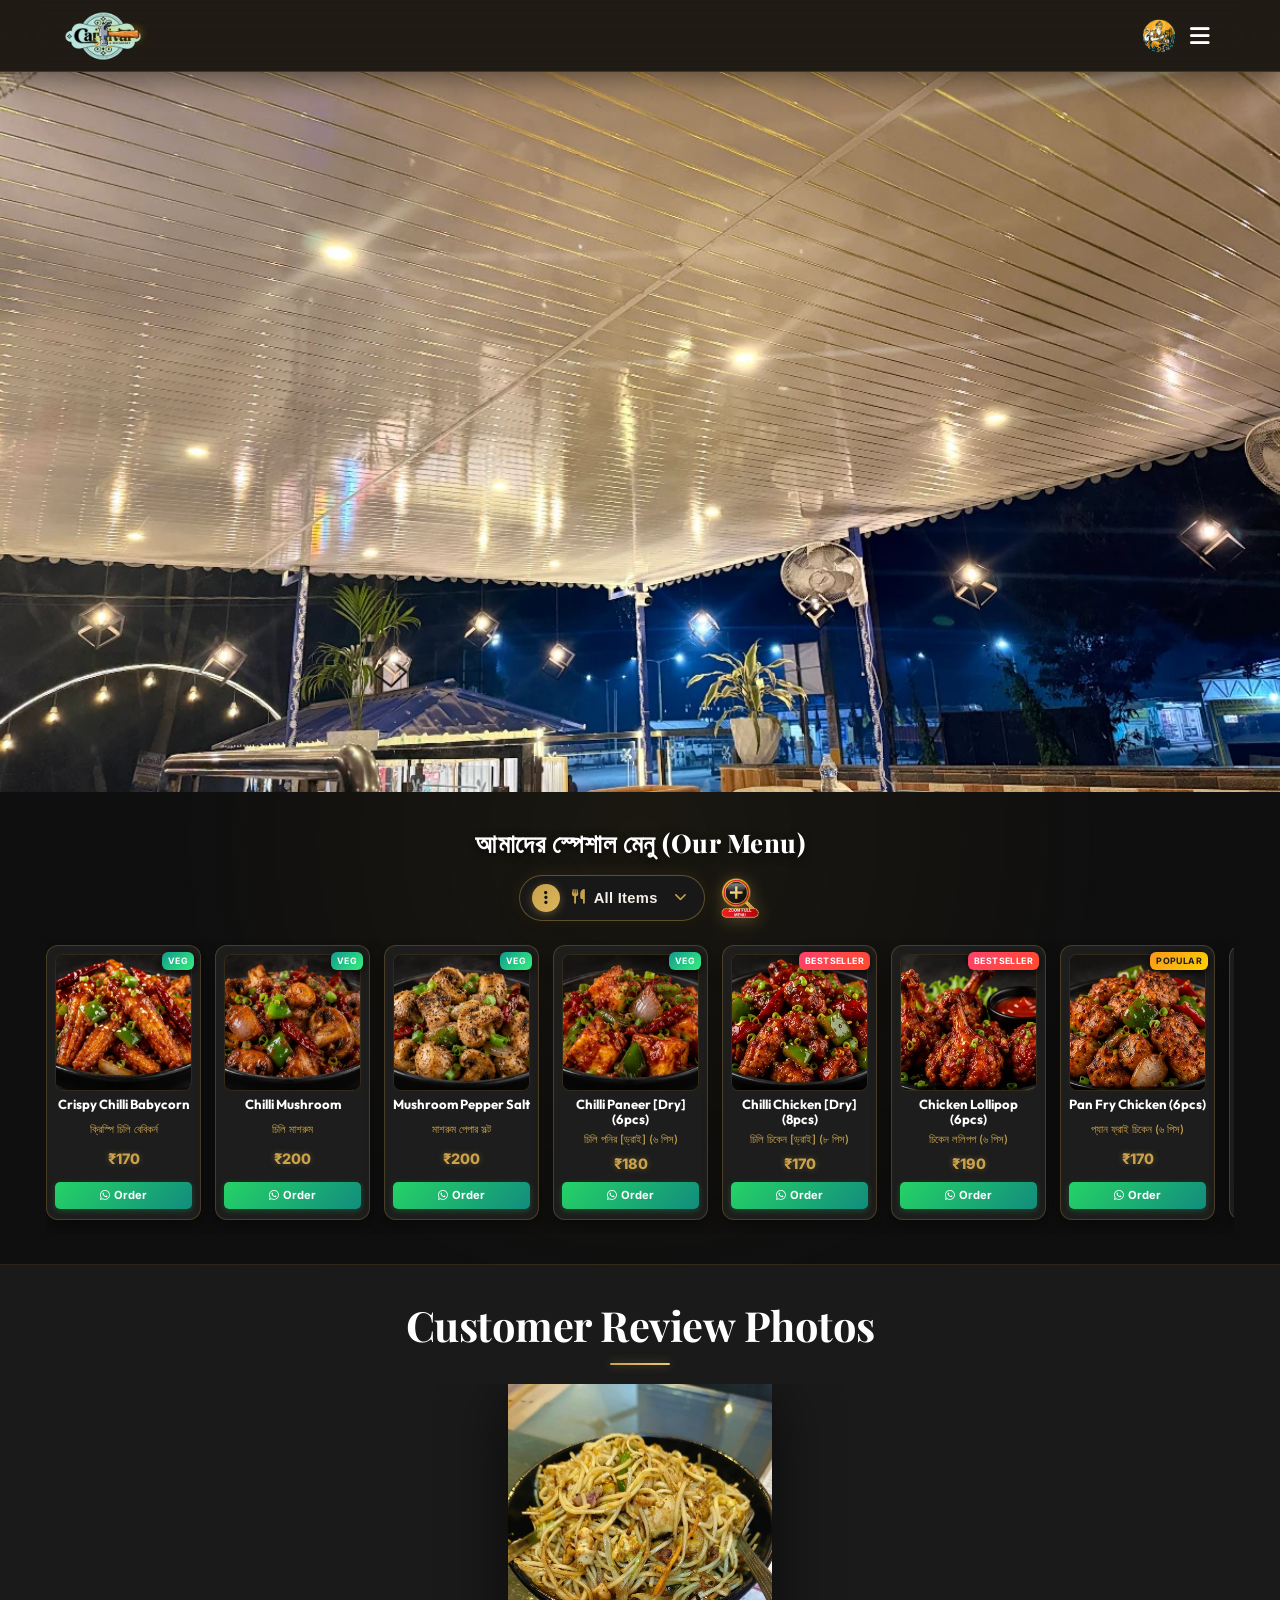
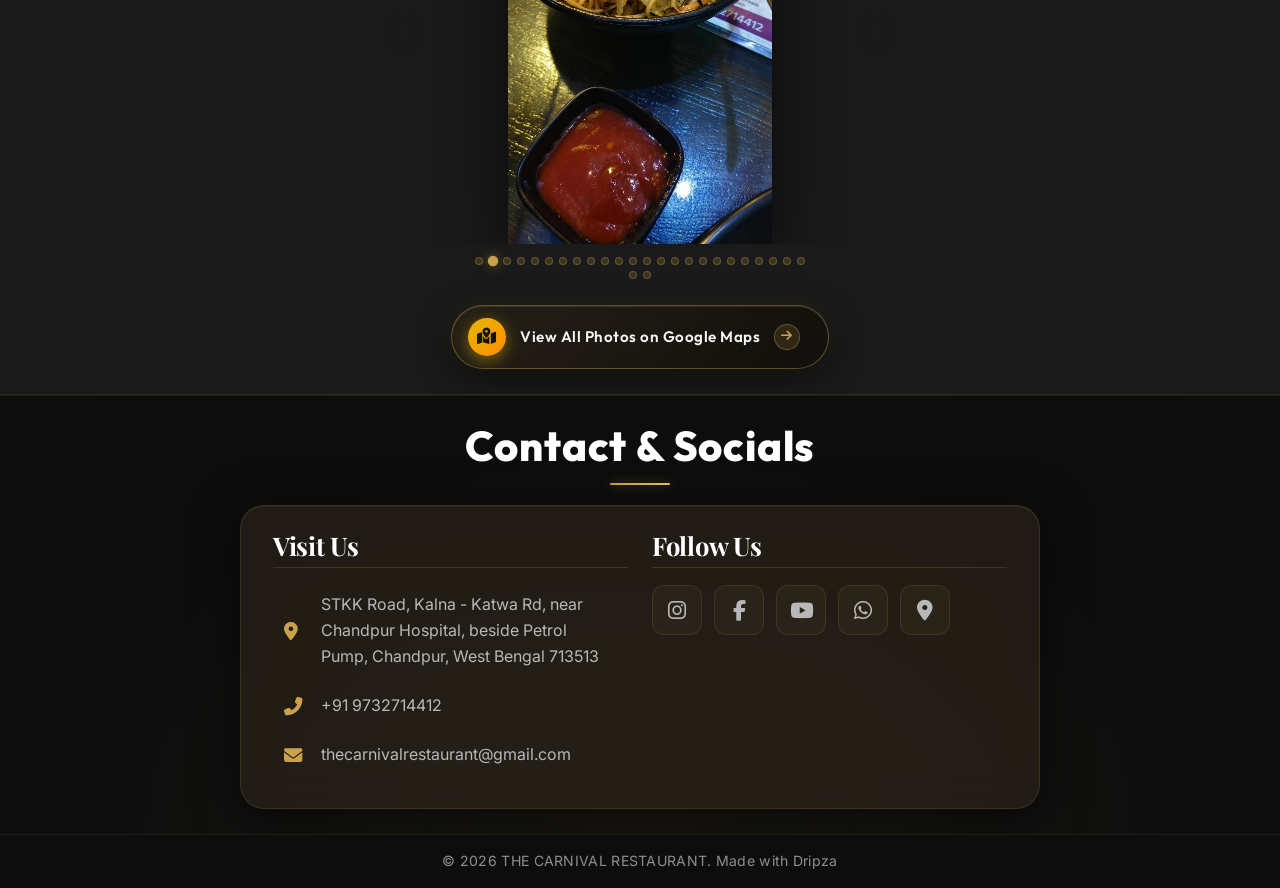
==== commit 2592ed25: "Update search input keypad dismiss on enter" ====
--- a/index.html
+++ b/index.html
@@ -1419,7 +1419,7 @@
 
                     <div class="search-box-wrapper">
                         <i class="fas fa-search"></i>
-                        <input type="text" id="modal-menu-search-input" placeholder="খাবারের নাম লিখে খুঁজুন (Search dishes...)" autocomplete="off">
+                        <input type="text" id="modal-menu-search-input" placeholder="খাবারের নাম লিখে খুঁজুন (Search dishes...)" autocomplete="off" enterkeyhint="search">
                         <button type="button" id="modal-menu-search-clear" class="search-clear-btn" aria-label="Clear search" title="à¦®à§à¦›à§‡ à¦«à§‡à¦²à§à¦¨ (Clear)">
                             <i class="fas fa-times"></i>
                         </button>
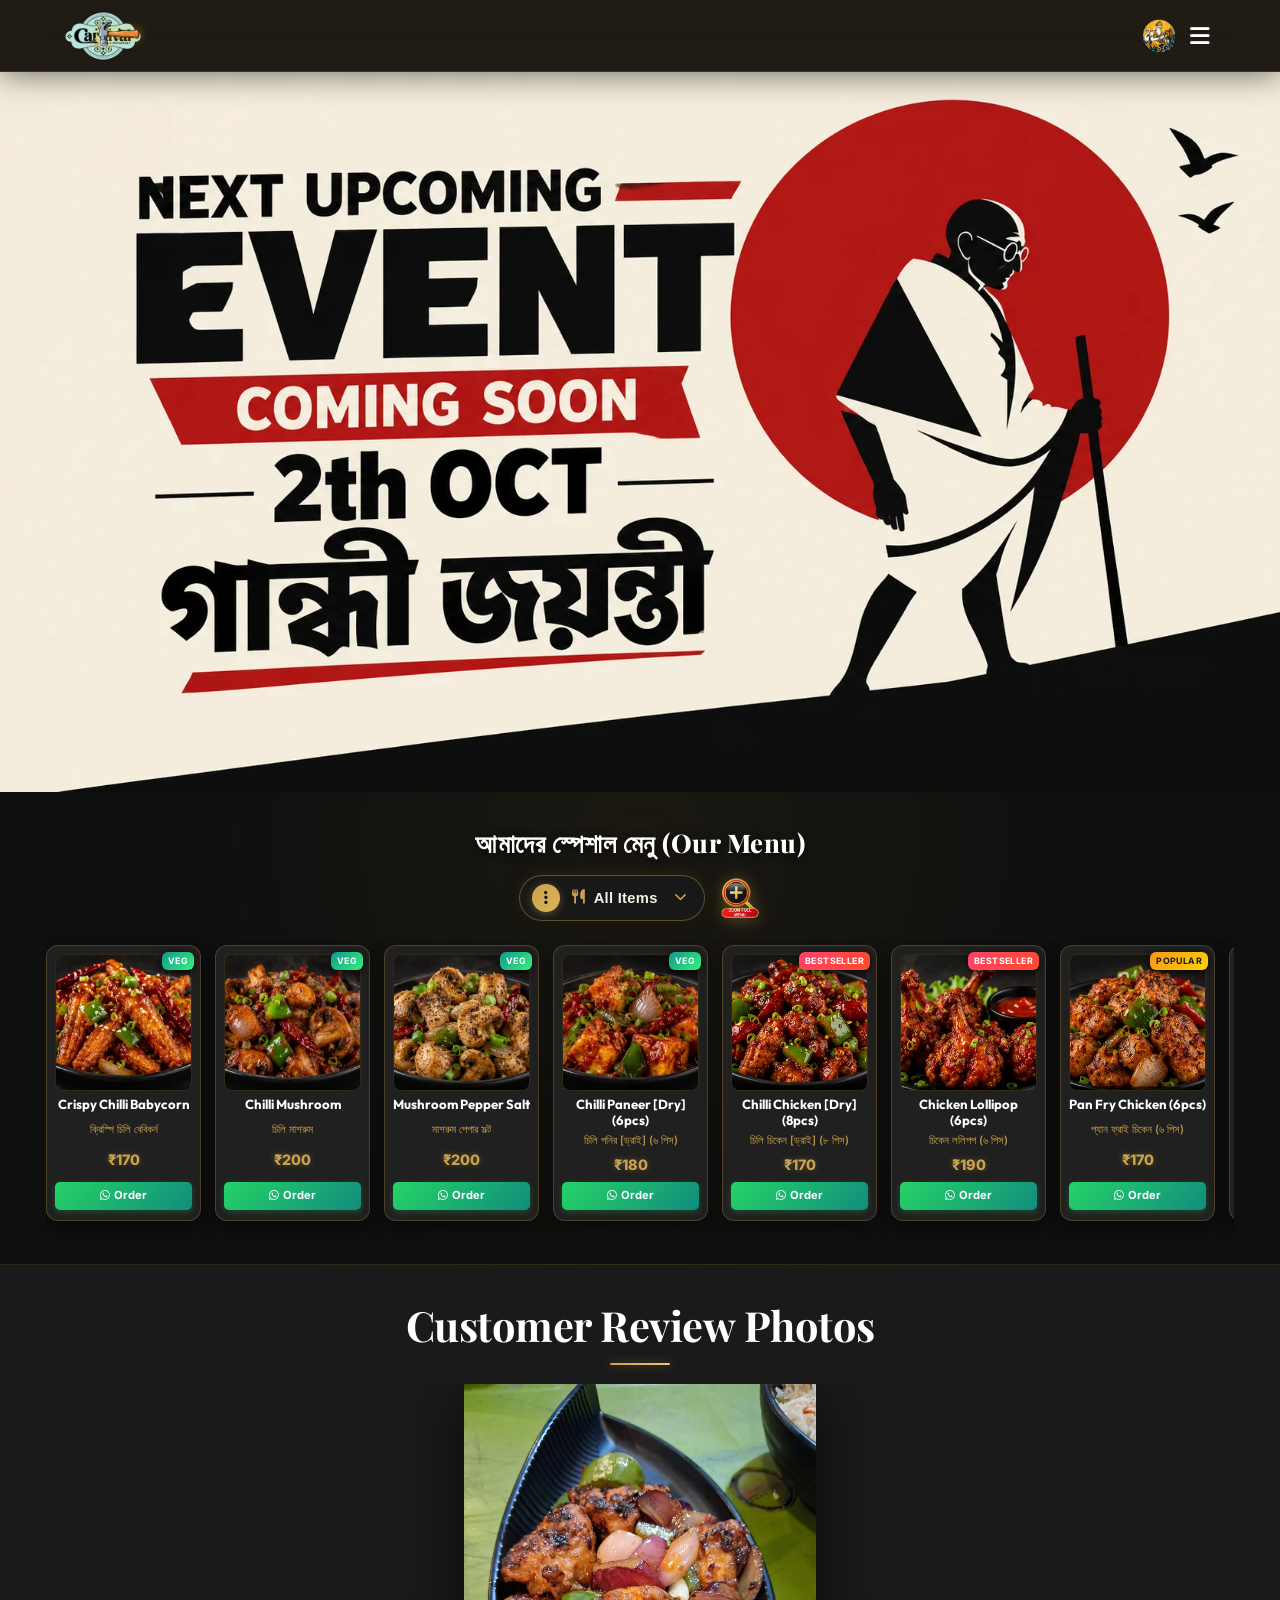
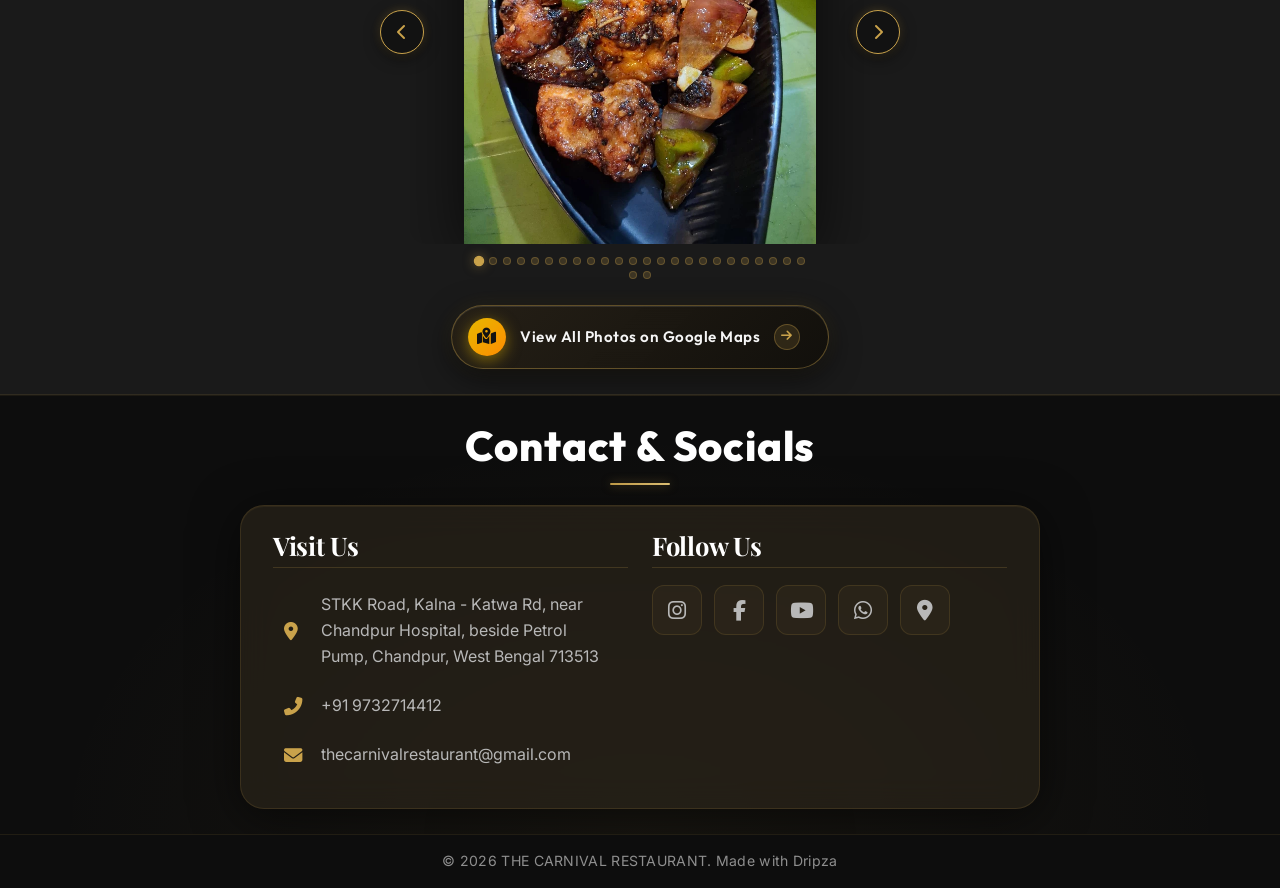
==== commit c3334e46: "perf: smooth scroll - passive listeners, momentum drag, remove backdrop-filter, pause animation on s" ====
--- a/index.html
+++ b/index.html
@@ -3106,6 +3106,6 @@
         </div>
     </div>
 
-    <script src="script.js"></script>
+    <script src="script.js?v=1.4"></script>
 </body>
 </html>
--- a/styles.css
+++ b/styles.css
@@ -620,8 +620,6 @@
     font-size: 0.92rem;
     font-weight: 600;
     cursor: pointer;
-    backdrop-filter: blur(12px);
-    -webkit-backdrop-filter: blur(12px);
     box-shadow: 0 4px 20px rgba(0, 0, 0, 0.45), 0 0 15px rgba(201, 162, 75, 0.15);
     transition: all 0.3s cubic-bezier(0.25, 0.8, 0.25, 1);
     user-select: none;
@@ -743,6 +741,9 @@
     padding-right: 4px;
     scrollbar-width: thin;
     scrollbar-color: rgba(201, 162, 75, 0.6) rgba(255, 255, 255, 0.05);
+    will-change: scroll-position;
+    transform: translateZ(0);
+    -webkit-transform: translateZ(0);
 }
 
 .menu-filter-dropdown-list::-webkit-scrollbar {
@@ -901,15 +902,18 @@
     overflow-x: auto;
     overflow-y: hidden;
     scroll-behavior: smooth;
-    scroll-snap-type: x mandatory;
+    scroll-snap-type: x proximity;
     -webkit-overflow-scrolling: touch;
-    touch-action: pan-x pan-y;
+    touch-action: pan-x;
     overscroll-behavior-x: contain;
     padding: 6px 4px 14px;
     width: 100%;
     cursor: grab;
     scrollbar-width: thin;
     scrollbar-color: rgba(201, 162, 75, 0.6) rgba(255, 255, 255, 0.05);
+    will-change: scroll-position;
+    transform: translateZ(0);
+    -webkit-transform: translateZ(0);
 }
 
 .main-menu-scroll-track:active {
@@ -937,7 +941,7 @@
     flex: 0 0 155px;
     min-height: auto;
     scroll-snap-align: start;
-    background: rgba(32, 32, 32, 0.85);
+    background: #202020;
     border: 1px solid rgba(201, 162, 75, 0.25);
     border-radius: 12px;
     overflow: hidden;
@@ -947,12 +951,12 @@
     padding: 8px 8px 10px;
     text-align: center;
     box-shadow: 0 6px 18px rgba(0, 0, 0, 0.45), inset 0 0 10px rgba(201, 162, 75, 0.03);
-    backdrop-filter: blur(12px);
-    -webkit-backdrop-filter: blur(12px);
     transition: transform 0.35s cubic-bezier(0.2, 0.8, 0.2, 1), border-color 0.35s ease, box-shadow 0.35s ease;
     animation: floatMenuItem 4.5s ease-in-out infinite alternate;
     user-select: none;
     position: relative;
+    will-change: transform;
+    contain: layout style;
 }
 
 .food-menu-card:nth-child(even) {
@@ -1319,7 +1323,7 @@
         overflow-x: auto;
         overflow-y: hidden;
         -webkit-overflow-scrolling: touch;
-        touch-action: pan-x pan-y;
+        touch-action: pan-x;
         overscroll-behavior-x: contain;
         gap: 7px;
         margin-bottom: 14px;
@@ -1693,13 +1697,16 @@
     overflow-x: auto;
     overflow-y: hidden;
     scroll-behavior: smooth;
-    scroll-snap-type: x mandatory;
+    scroll-snap-type: x proximity;
     -webkit-overflow-scrolling: touch;
     padding: 12px 6px 16px;
     width: 100%;
     cursor: grab;
     scrollbar-width: thin;
     scrollbar-color: rgba(201, 162, 75, 0.6) rgba(255, 255, 255, 0.05);
+    will-change: scroll-position;
+    transform: translateZ(0);
+    -webkit-transform: translateZ(0);
 }
 
 .janmashtami-menu-scroll:active {
@@ -1726,8 +1733,6 @@
     flex: 0 0 165px;
     scroll-snap-align: start;
     background: rgba(36, 36, 36, 0.75);
-    backdrop-filter: blur(12px);
-    -webkit-backdrop-filter: blur(12px);
     border: 1.5px solid rgba(201, 162, 75, 0.35);
     border-radius: 14px;
     padding: 10px;
@@ -4118,8 +4123,6 @@
     position: absolute;
     inset: 0;
     background: rgba(0, 0, 0, 0.72);
-    backdrop-filter: blur(12px);
-    -webkit-backdrop-filter: blur(12px);
 }
 
 .full-menu-modal-container {
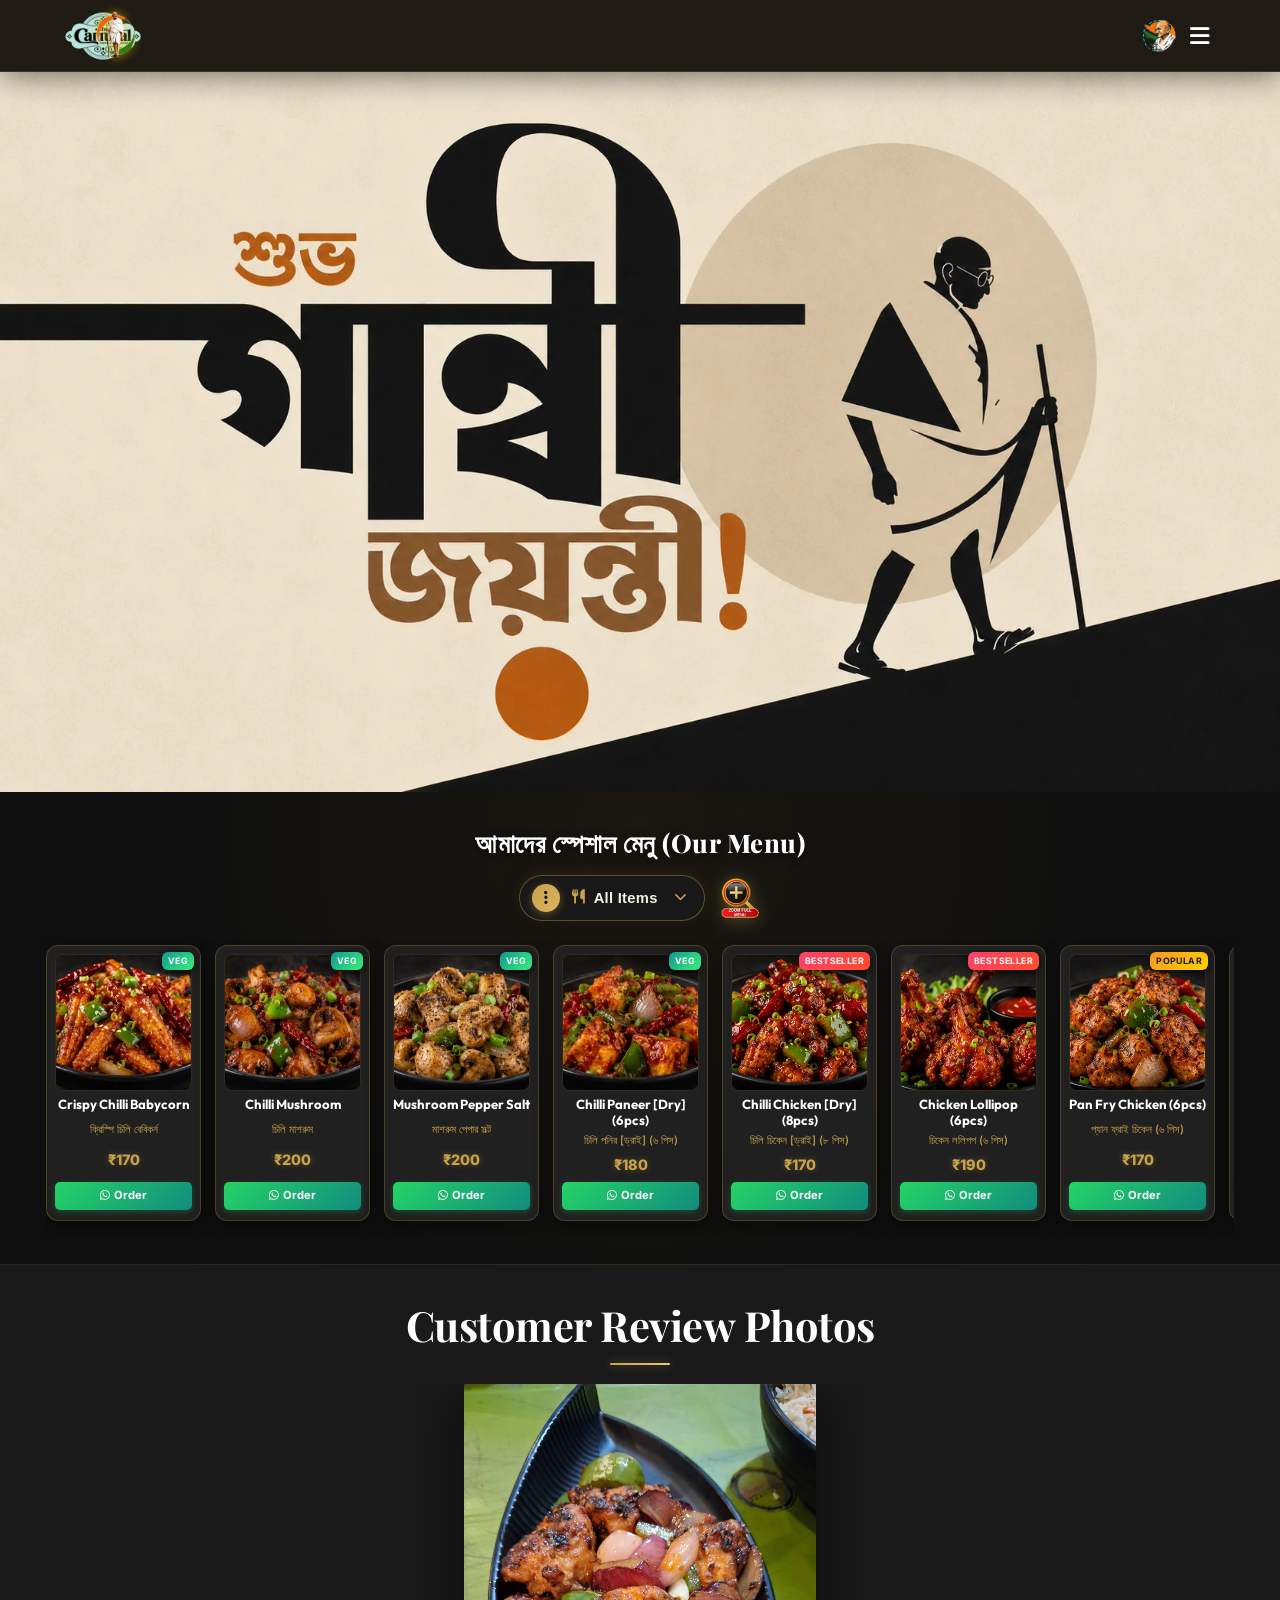
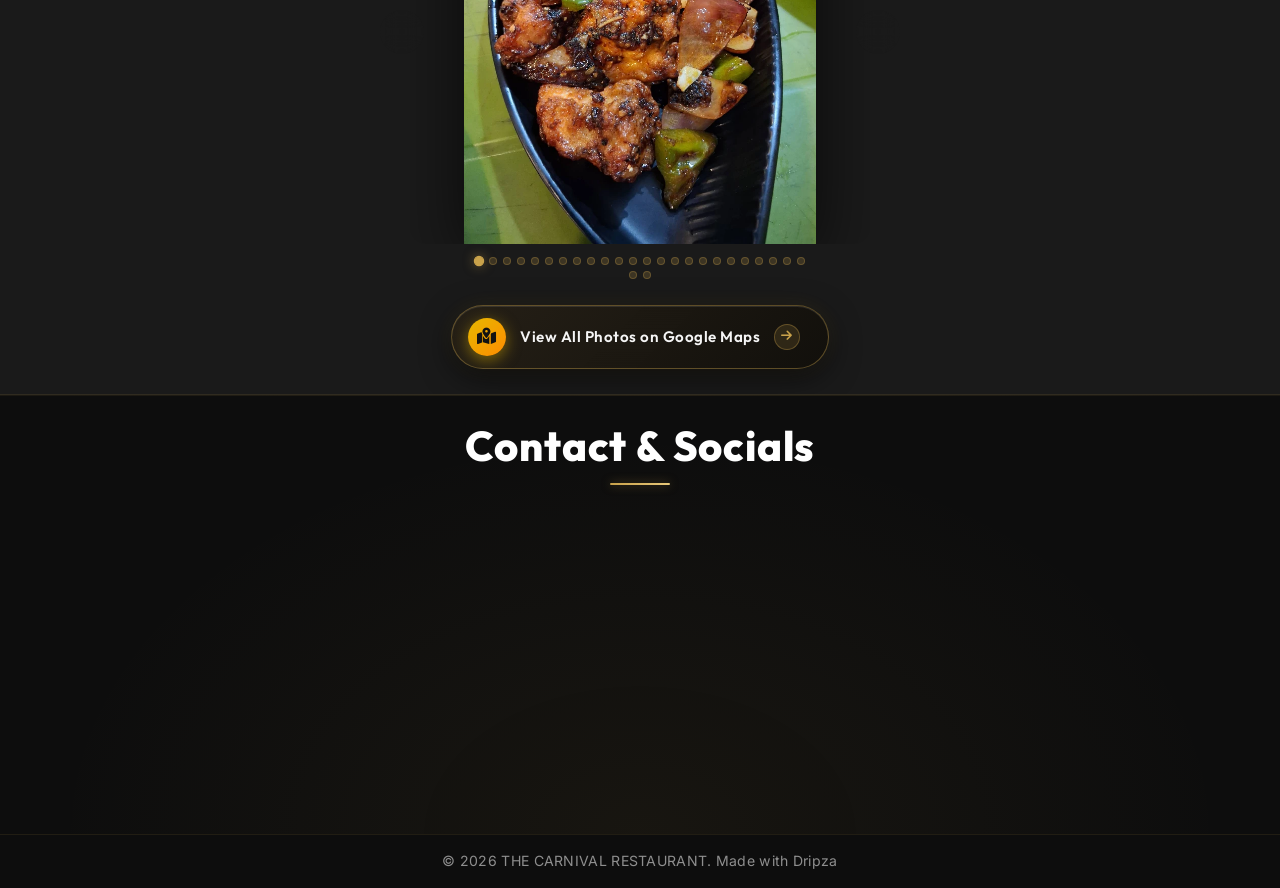
==== commit b6b3b69a: "update: add Gandhi Jayanti assets and update header" ====
--- a/index.html
+++ b/index.html
@@ -24,13 +24,13 @@
         <div class="logo-container">
             <img src="assets/carnival_restaurant_logo.webp" alt="THE CARNIVAL RESTAURANT Logo" class="logo-brand-img">
             <div class="logo-text-wrapper">
-                <span class="animated-football-header" title="Ganesh Chaturthi Special">
-                    <img src="assets/ganesh_run_icon.webp" alt="Ganesh Run Icon" style="object-fit: contain; filter: drop-shadow(0 0 5px rgba(255, 215, 0, 0.6));">
+                <span class="animated-football-header" title="Gandhi Jayanti Special">
+                    <img src="assets/gandhi_jayanti_run_icon.webp" alt="Gandhi Jayanti Run Icon" style="object-fit: contain; filter: drop-shadow(0 0 5px rgba(255, 215, 0, 0.6));">
                 </span>
                 <span class="logo-text">THE CARNIVAL RESTAURANT</span>
             </div>
         </div>
-        <span class="rath-yatra-header-text">শুভ বিশ্বকর্মা পূজা!</span>
+        <span class="rath-yatra-header-text">শুভ গান্ধী জয়ন্তী!</span>
         <ul class="nav-links">
             <li><a href="#home">Home</a></li>
             <li><a href="#menu">Menu</a></li>
@@ -39,10 +39,10 @@
         </ul>
         <div class="navbar-actions">
             <!-- Janmashtami Special Button for Poster -->
-            <button class="fifa-btn" id="open-promo-modal-direct-btn" title="Show Ganesh Chaturthi Special Poster">
+            <button class="fifa-btn" id="open-promo-modal-direct-btn" title="Show Gandhi Jayanti Special Poster">
                 <div class="fifa-container">
                     <div class="fifa-magic-ring"></div>
-                    <img src="assets/ganesh_icon.webp" alt="Ganesh Special" class="fifa-svg" style="object-fit: contain;">
+                    <img src="assets/gandhi_jayanti_icon.webp" alt="Gandhi Jayanti Special" class="fifa-svg" style="object-fit: contain;">
                 </div>
             </button>
             
@@ -55,7 +55,7 @@
     <!-- Hero Section -->
     <section id="home" class="hero">
         <div class="hero-bg banner-box">
-            <img src="assets/banner_1.webp" alt="THE CARNIVAL RESTAURANT Banner 1" class="active">
+            <img src="assets/gandhi_jayanti_banner_1.webp" alt="Gandhi Jayanti Banner" class="active">
             <img src="assets/banner_2.webp" alt="THE CARNIVAL RESTAURANT Banner 2">
             <img src="assets/banner_3.webp" alt="THE CARNIVAL RESTAURANT Banner 3">
             <img src="assets/banner_4.webp" alt="THE CARNIVAL RESTAURANT Banner 4">
--- a/styles.css
+++ b/styles.css
@@ -904,7 +904,7 @@
     scroll-behavior: smooth;
     scroll-snap-type: x proximity;
     -webkit-overflow-scrolling: touch;
-    touch-action: pan-x;
+    touch-action: pan-x pan-y ;
     overscroll-behavior-x: contain;
     padding: 6px 4px 14px;
     width: 100%;
@@ -1323,7 +1323,7 @@
         overflow-x: auto;
         overflow-y: hidden;
         -webkit-overflow-scrolling: touch;
-        touch-action: pan-x;
+        touch-action: pan-x pan-y ;
         overscroll-behavior-x: contain;
         gap: 7px;
         margin-bottom: 14px;
@@ -4773,4 +4773,10 @@
     opacity: 0 !important;
     visibility: hidden !important;
     pointer-events: none !important;
-}+}
+/* Mobile touch vertical page scroll compatibility */
+.main-menu-scroll-wrapper,
+.main-menu-scroll-track,
+.main-menu-scroll-track .food-menu-card {
+    touch-action: pan-x pan-y !important;
+}
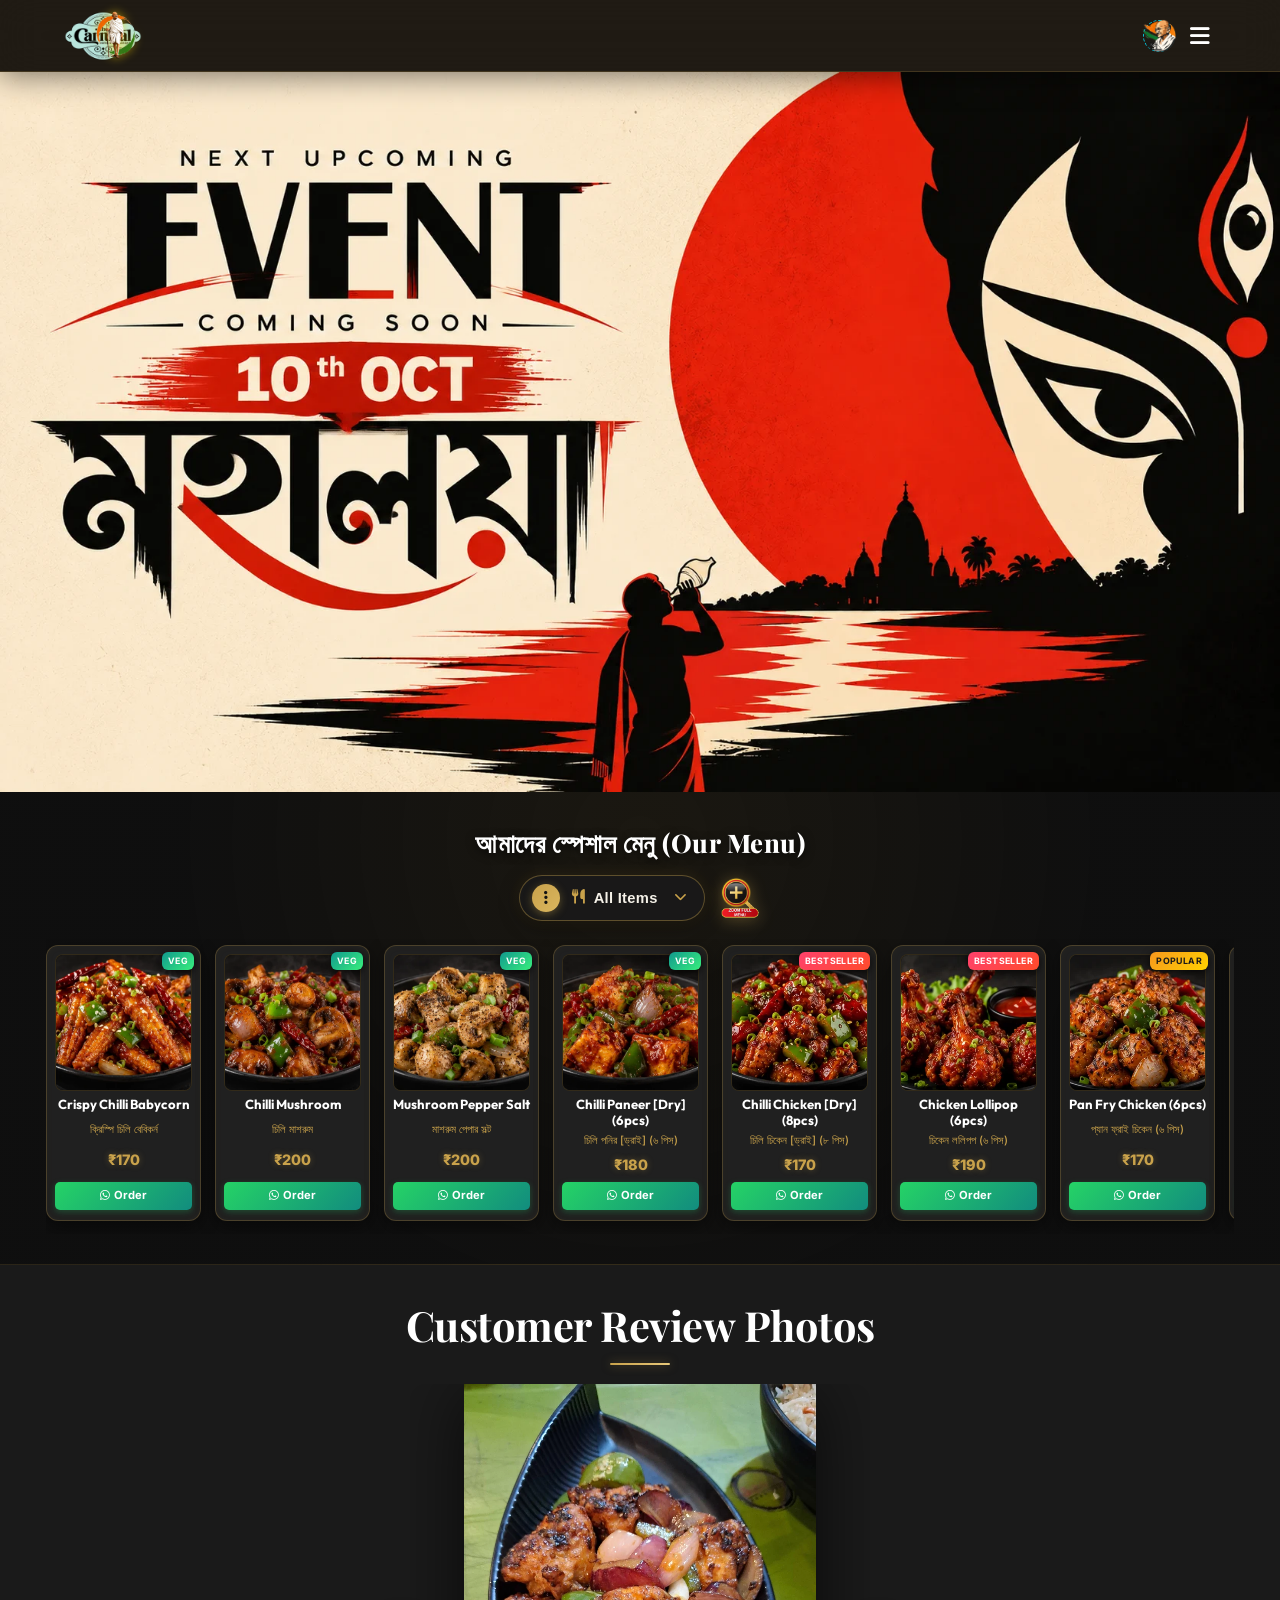
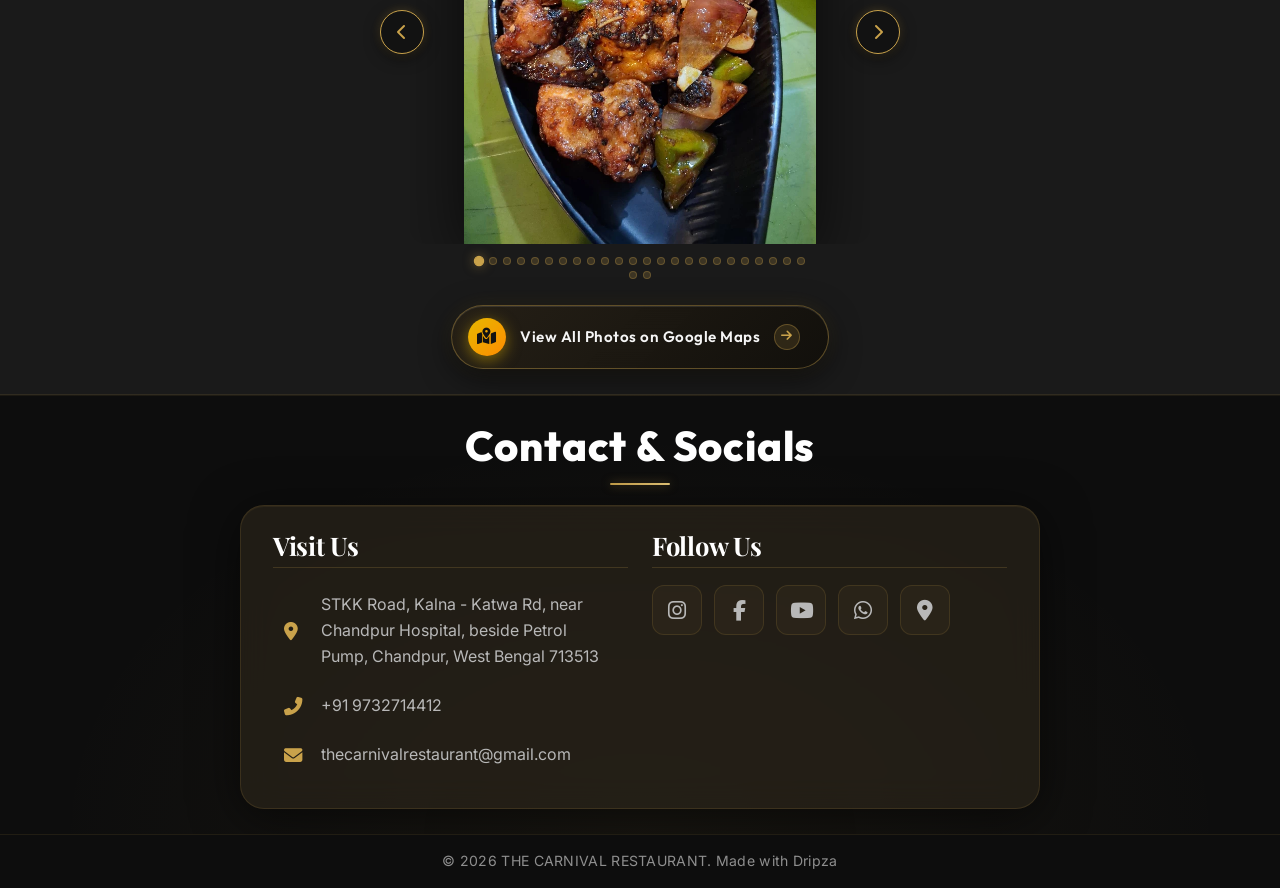
==== commit 1c91b4f8: "Update website content and assets" ====
--- a/index.html
+++ b/index.html
@@ -30,7 +30,7 @@
                 <span class="logo-text">THE CARNIVAL RESTAURANT</span>
             </div>
         </div>
-        <span class="rath-yatra-header-text">শুভ গান্ধী জয়ন্তী!</span>
+        <span class="rath-yatra-header-text">hello evryone</span>
         <ul class="nav-links">
             <li><a href="#home">Home</a></li>
             <li><a href="#menu">Menu</a></li>
@@ -55,7 +55,7 @@
     <!-- Hero Section -->
     <section id="home" class="hero">
         <div class="hero-bg banner-box">
-            <img src="assets/gandhi_jayanti_banner_1.webp" alt="Gandhi Jayanti Banner" class="active">
+            <img src="assets/mahalaya_festival_banner_1.webp" alt="Mahalaya Festival Banner" class="active">
             <img src="assets/banner_2.webp" alt="THE CARNIVAL RESTAURANT Banner 2">
             <img src="assets/banner_3.webp" alt="THE CARNIVAL RESTAURANT Banner 3">
             <img src="assets/banner_4.webp" alt="THE CARNIVAL RESTAURANT Banner 4">
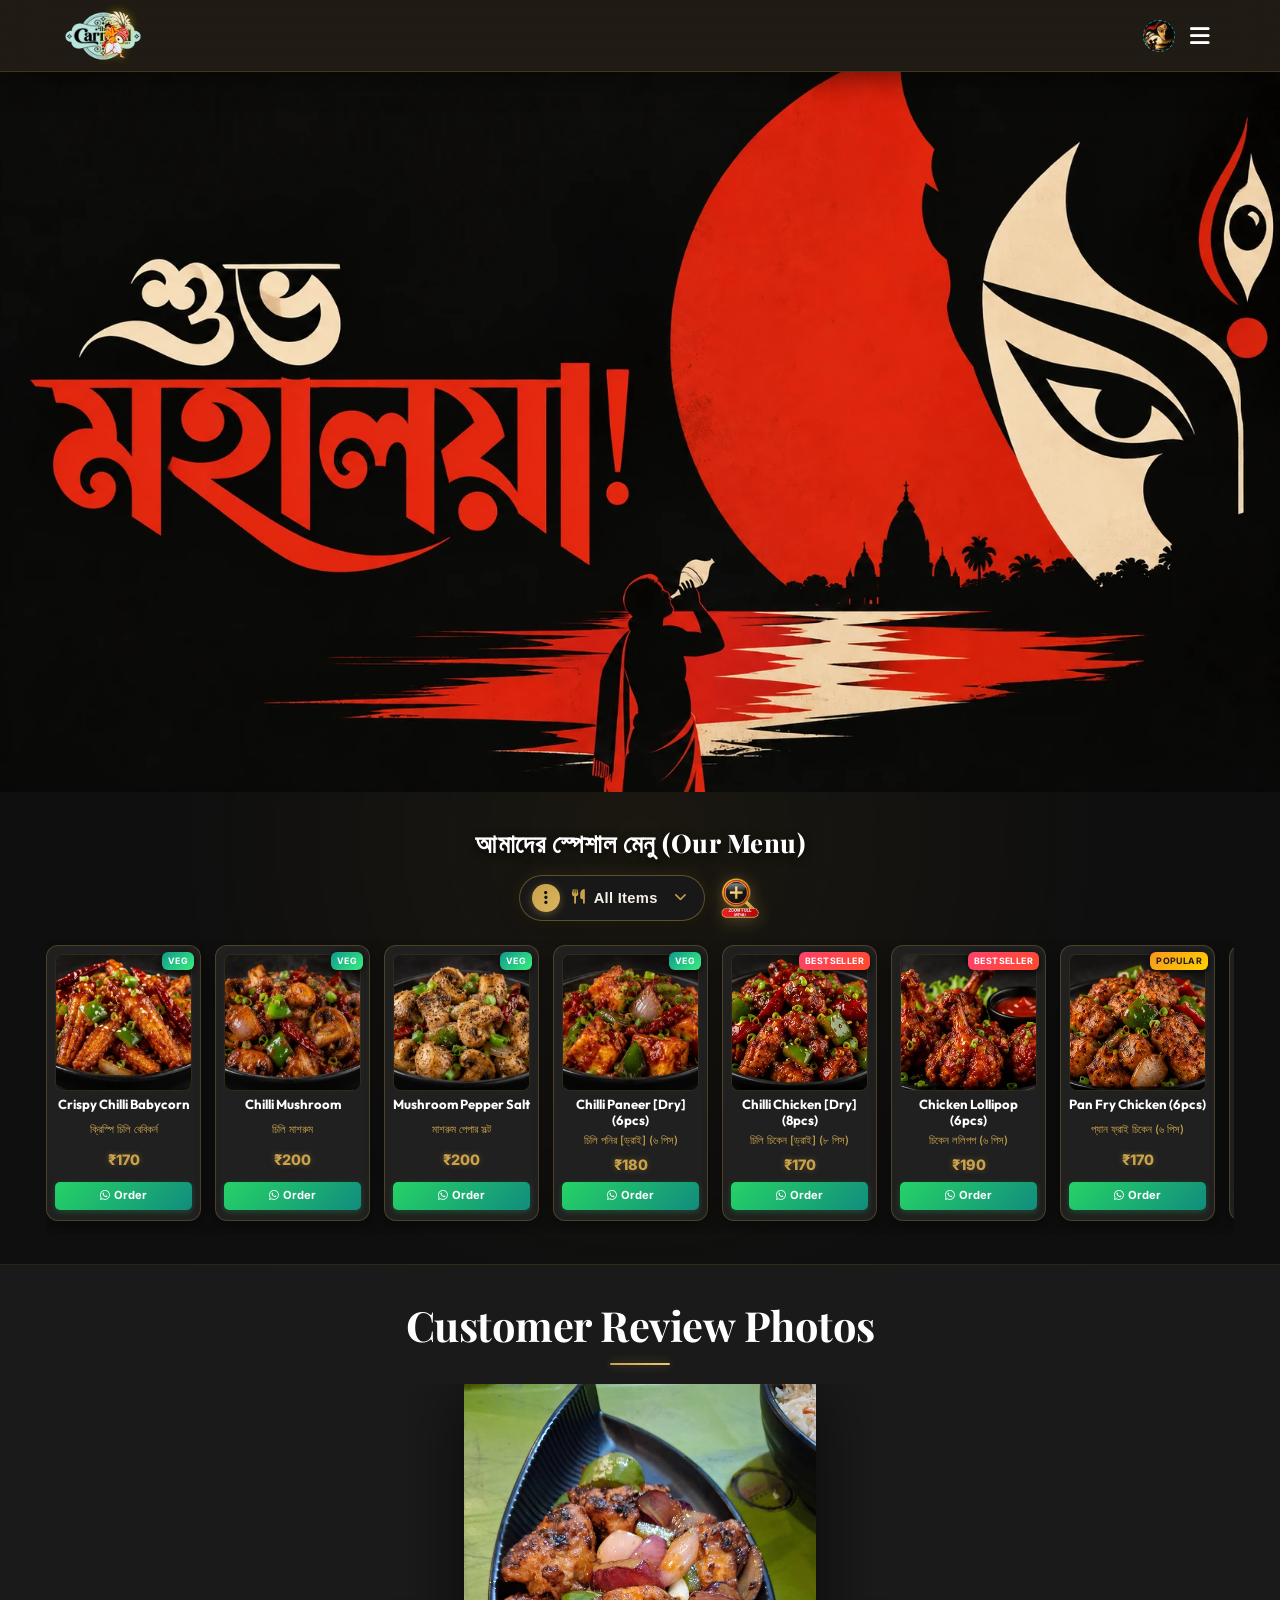
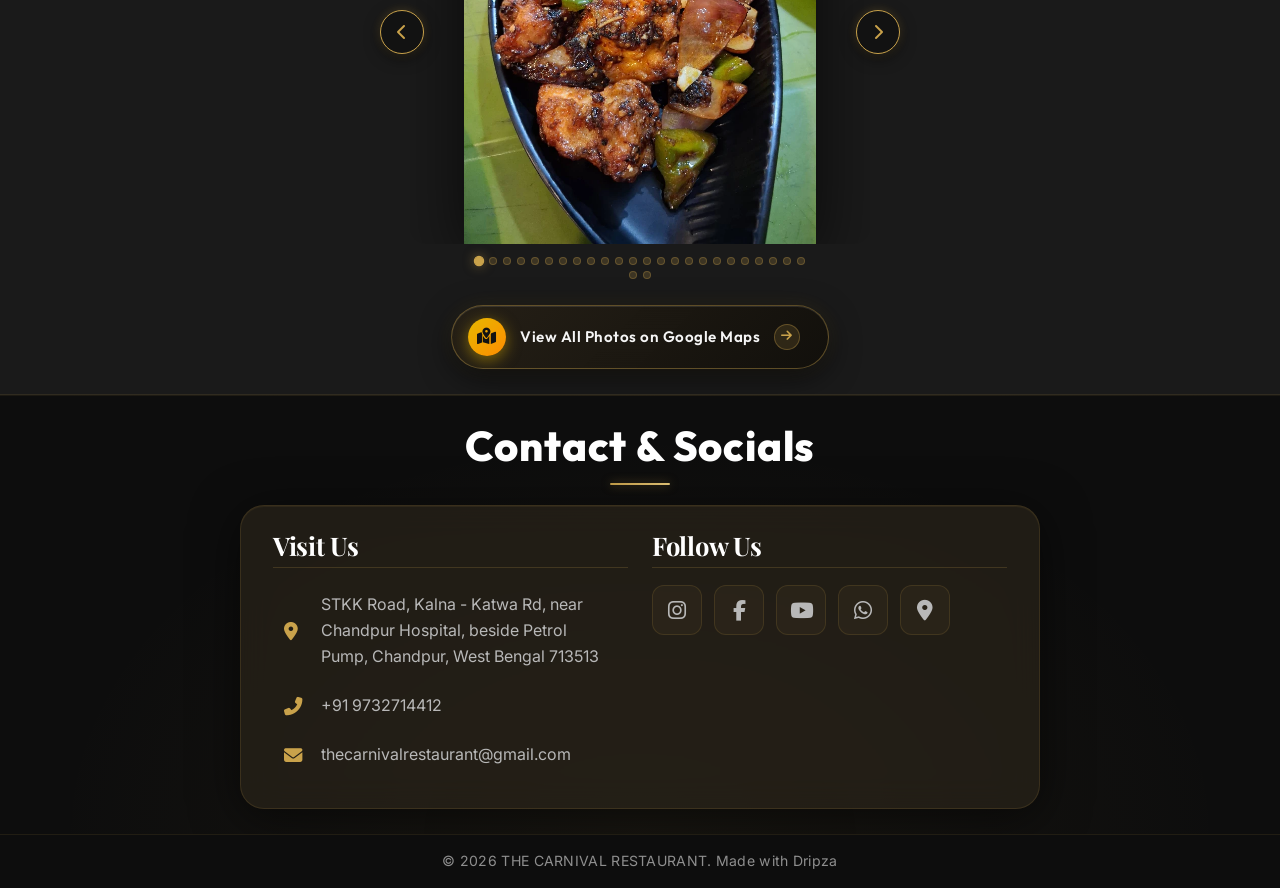
==== commit 2654d609: "Update: Mahalaya festival banner and web icons" ====
--- a/index.html
+++ b/index.html
@@ -1,4 +1,4 @@
-﻿<!DOCTYPE html>
+<!DOCTYPE html>
 <html lang="bn">
 <head>
     <meta charset="UTF-8">
@@ -24,13 +24,13 @@
         <div class="logo-container">
             <img src="assets/carnival_restaurant_logo.webp" alt="THE CARNIVAL RESTAURANT Logo" class="logo-brand-img">
             <div class="logo-text-wrapper">
-                <span class="animated-football-header" title="Gandhi Jayanti Special">
-                    <img src="assets/gandhi_jayanti_run_icon.webp" alt="Gandhi Jayanti Run Icon" style="object-fit: contain; filter: drop-shadow(0 0 5px rgba(255, 215, 0, 0.6));">
+                <span class="animated-football-header" title="Mahalaya Special">
+                    <img src="assets/mahalaya_web_run_icon.webp" alt="Mahalaya Run Icon" style="object-fit: contain; filter: drop-shadow(0 0 5px rgba(255, 215, 0, 0.6));">
                 </span>
                 <span class="logo-text">THE CARNIVAL RESTAURANT</span>
             </div>
         </div>
-        <span class="rath-yatra-header-text">hello evryone</span>
+        <span class="rath-yatra-header-text">শুভ মহালয়া!</span>
         <ul class="nav-links">
             <li><a href="#home">Home</a></li>
             <li><a href="#menu">Menu</a></li>
@@ -39,10 +39,10 @@
         </ul>
         <div class="navbar-actions">
             <!-- Janmashtami Special Button for Poster -->
-            <button class="fifa-btn" id="open-promo-modal-direct-btn" title="Show Gandhi Jayanti Special Poster">
+            <button class="fifa-btn" id="open-promo-modal-direct-btn" title="Show Mahalaya Special Poster">
                 <div class="fifa-container">
                     <div class="fifa-magic-ring"></div>
-                    <img src="assets/gandhi_jayanti_icon.webp" alt="Gandhi Jayanti Special" class="fifa-svg" style="object-fit: contain;">
+                    <img src="assets/mahalaya_web_icon.webp" alt="Mahalaya Special" class="fifa-svg" style="object-fit: contain;">
                 </div>
             </button>
             
@@ -55,7 +55,7 @@
     <!-- Hero Section -->
     <section id="home" class="hero">
         <div class="hero-bg banner-box">
-            <img src="assets/mahalaya_festival_banner_1.webp" alt="Mahalaya Festival Banner" class="active">
+            <img src="assets/festival_special_banner_1.webp" alt="Mahalaya Festival Banner" class="active">
             <img src="assets/banner_2.webp" alt="THE CARNIVAL RESTAURANT Banner 2">
             <img src="assets/banner_3.webp" alt="THE CARNIVAL RESTAURANT Banner 3">
             <img src="assets/banner_4.webp" alt="THE CARNIVAL RESTAURANT Banner 4">
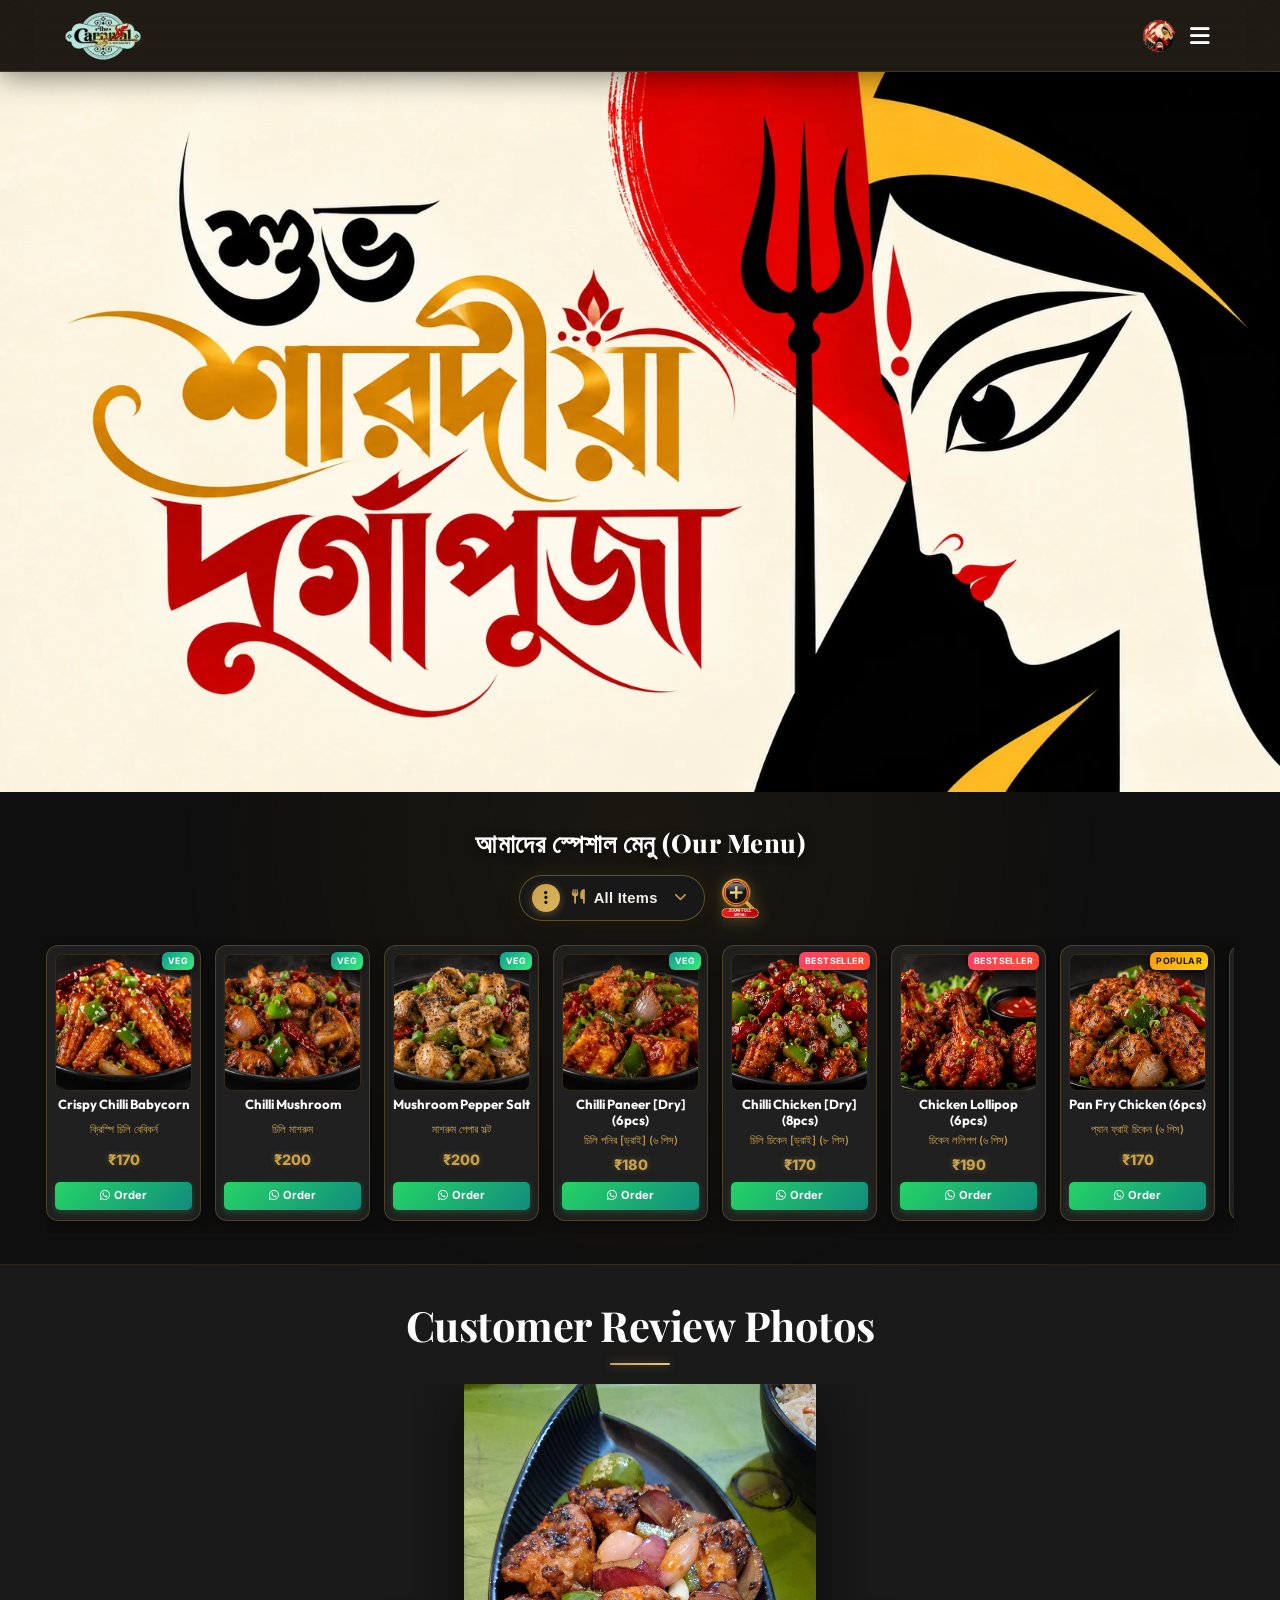
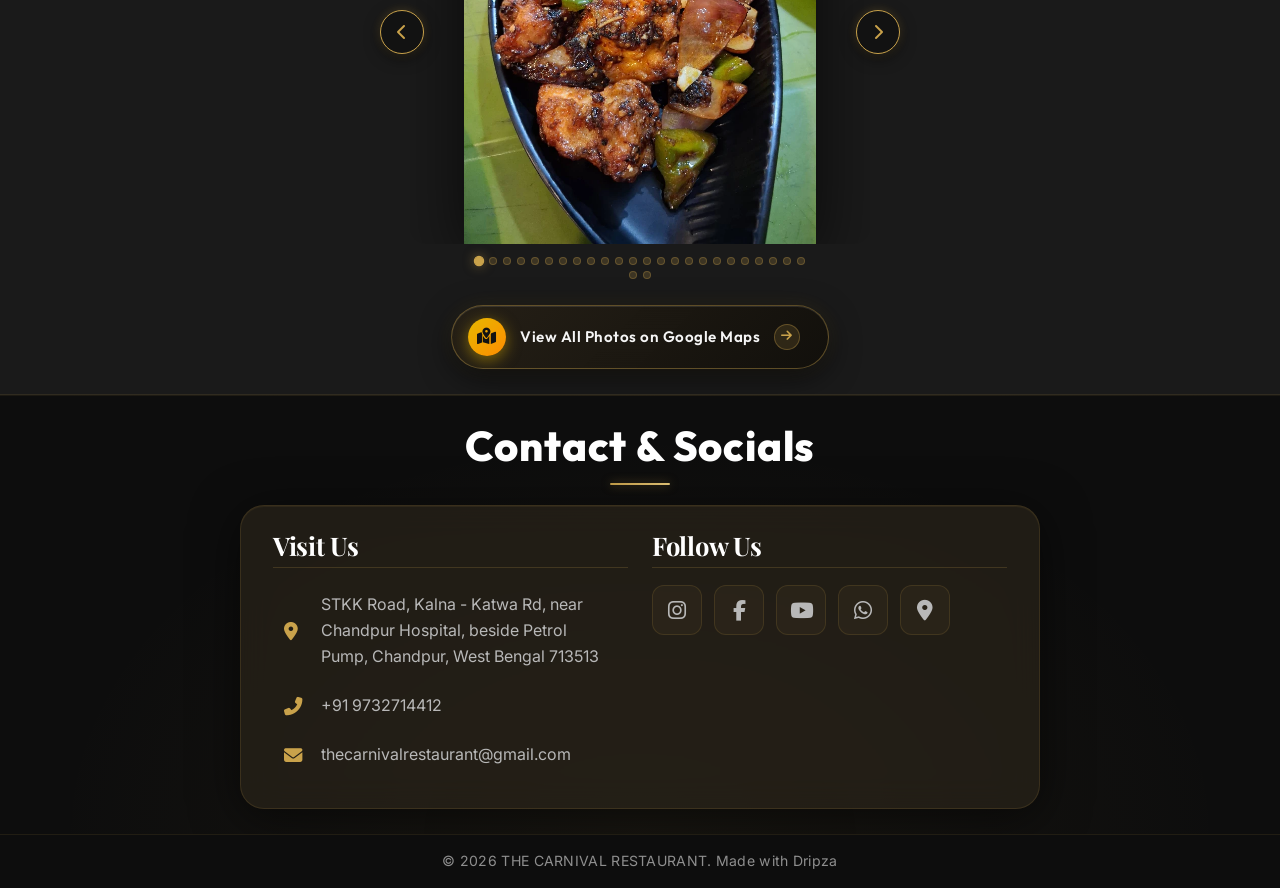
==== commit 8aed0d48: "update" ====
--- a/index.html
+++ b/index.html
@@ -1,4 +1,4 @@
-<!DOCTYPE html>
+﻿<!DOCTYPE html>
 <html lang="bn">
 <head>
     <meta charset="UTF-8">
@@ -25,12 +25,12 @@
             <img src="assets/carnival_restaurant_logo.webp" alt="THE CARNIVAL RESTAURANT Logo" class="logo-brand-img">
             <div class="logo-text-wrapper">
                 <span class="animated-football-header" title="Mahalaya Special">
-                    <img src="assets/mahalaya_web_run_icon.webp" alt="Mahalaya Run Icon" style="object-fit: contain; filter: drop-shadow(0 0 5px rgba(255, 215, 0, 0.6));">
+                    <img src="assets/durga_puja_web_run_icon.webp" alt="Mahalaya Run Icon" style="object-fit: contain; filter: drop-shadow(0 0 5px rgba(255, 215, 0, 0.6));">
                 </span>
                 <span class="logo-text">THE CARNIVAL RESTAURANT</span>
             </div>
         </div>
-        <span class="rath-yatra-header-text">শুভ মহালয়া!</span>
+        <span class="rath-yatra-header-text">শুভ শারদীয়া দুর্গাপূজা</span>
         <ul class="nav-links">
             <li><a href="#home">Home</a></li>
             <li><a href="#menu">Menu</a></li>
@@ -42,7 +42,7 @@
             <button class="fifa-btn" id="open-promo-modal-direct-btn" title="Show Mahalaya Special Poster">
                 <div class="fifa-container">
                     <div class="fifa-magic-ring"></div>
-                    <img src="assets/mahalaya_web_icon.webp" alt="Mahalaya Special" class="fifa-svg" style="object-fit: contain;">
+                    <img src="assets/durga_puja_web_icon.webp" alt="Mahalaya Special" class="fifa-svg" style="object-fit: contain;">
                 </div>
             </button>
             
@@ -55,7 +55,7 @@
     <!-- Hero Section -->
     <section id="home" class="hero">
         <div class="hero-bg banner-box">
-            <img src="assets/festival_special_banner_1.webp" alt="Mahalaya Festival Banner" class="active">
+            <img src="assets/modern_durga_puja_greeting_banner.webp" alt="Durga Puja Festival Banner" class="active">
             <img src="assets/banner_2.webp" alt="THE CARNIVAL RESTAURANT Banner 2">
             <img src="assets/banner_3.webp" alt="THE CARNIVAL RESTAURANT Banner 3">
             <img src="assets/banner_4.webp" alt="THE CARNIVAL RESTAURANT Banner 4">
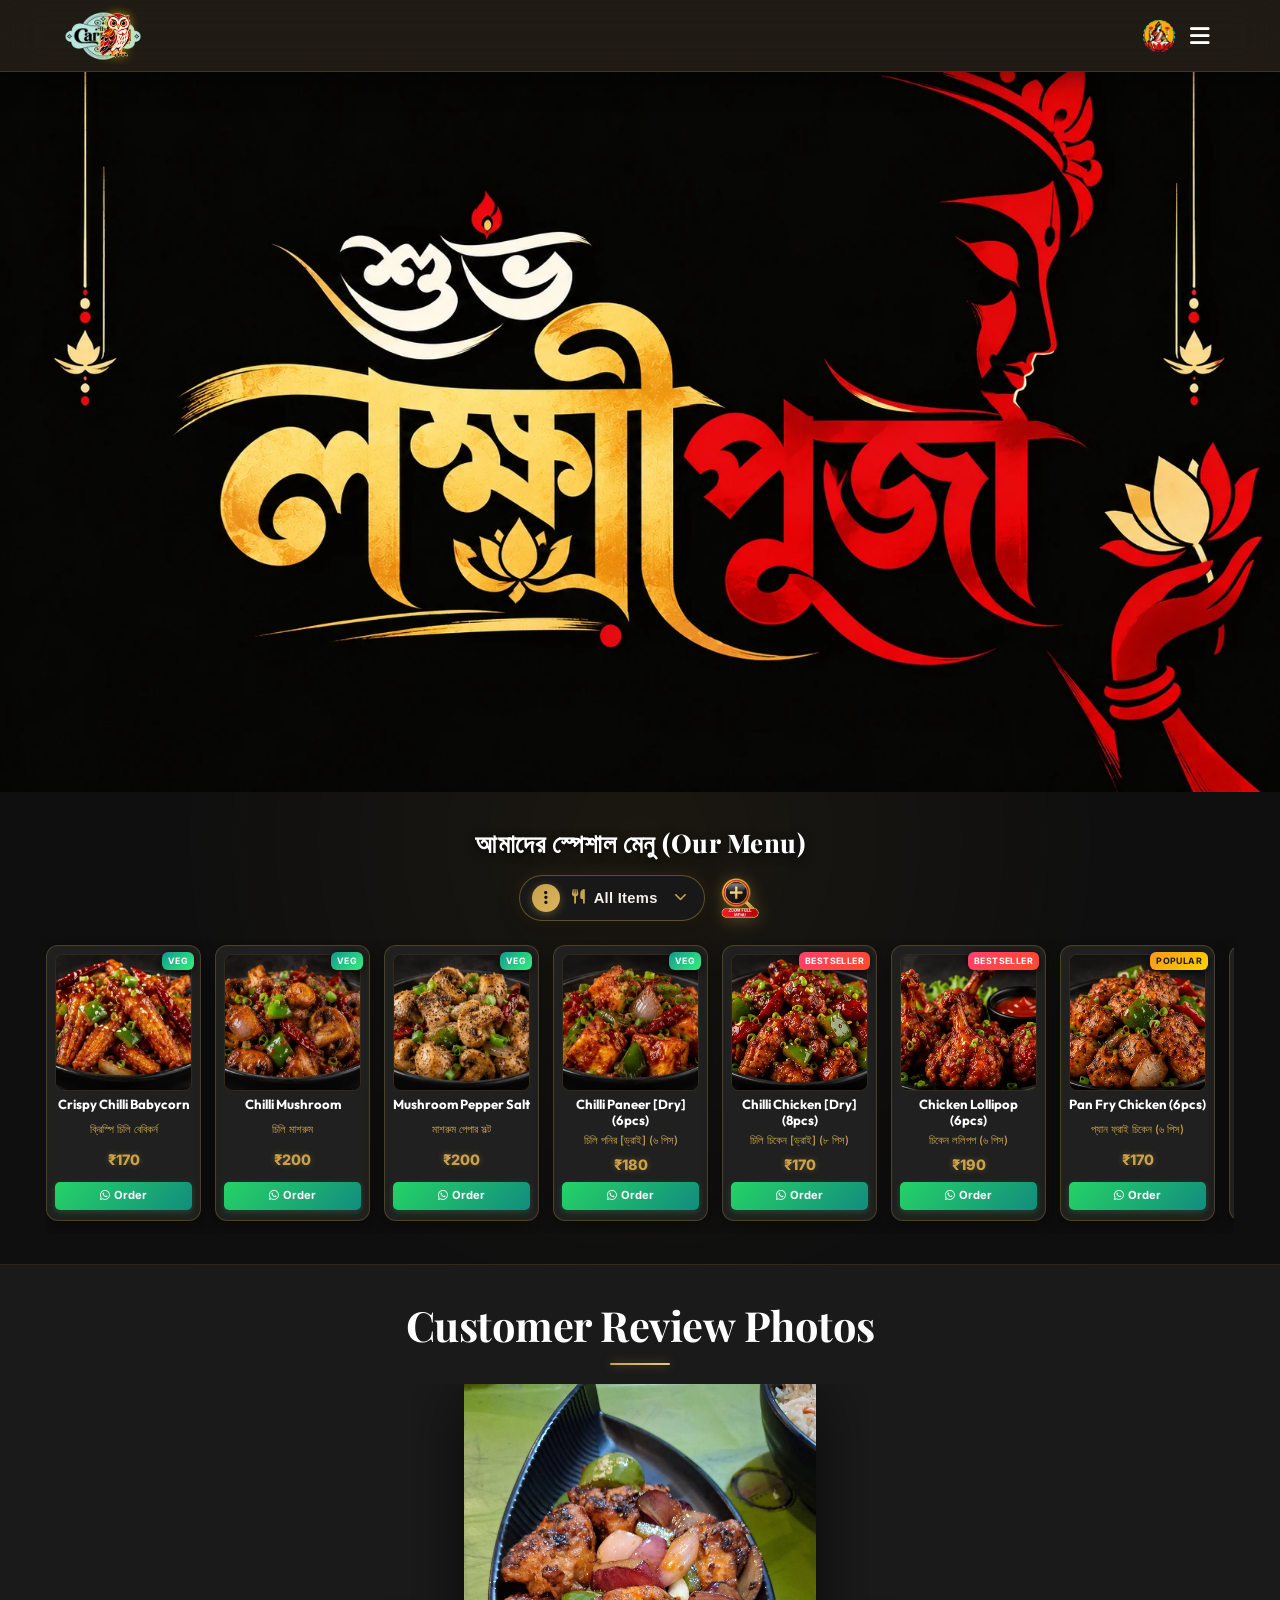
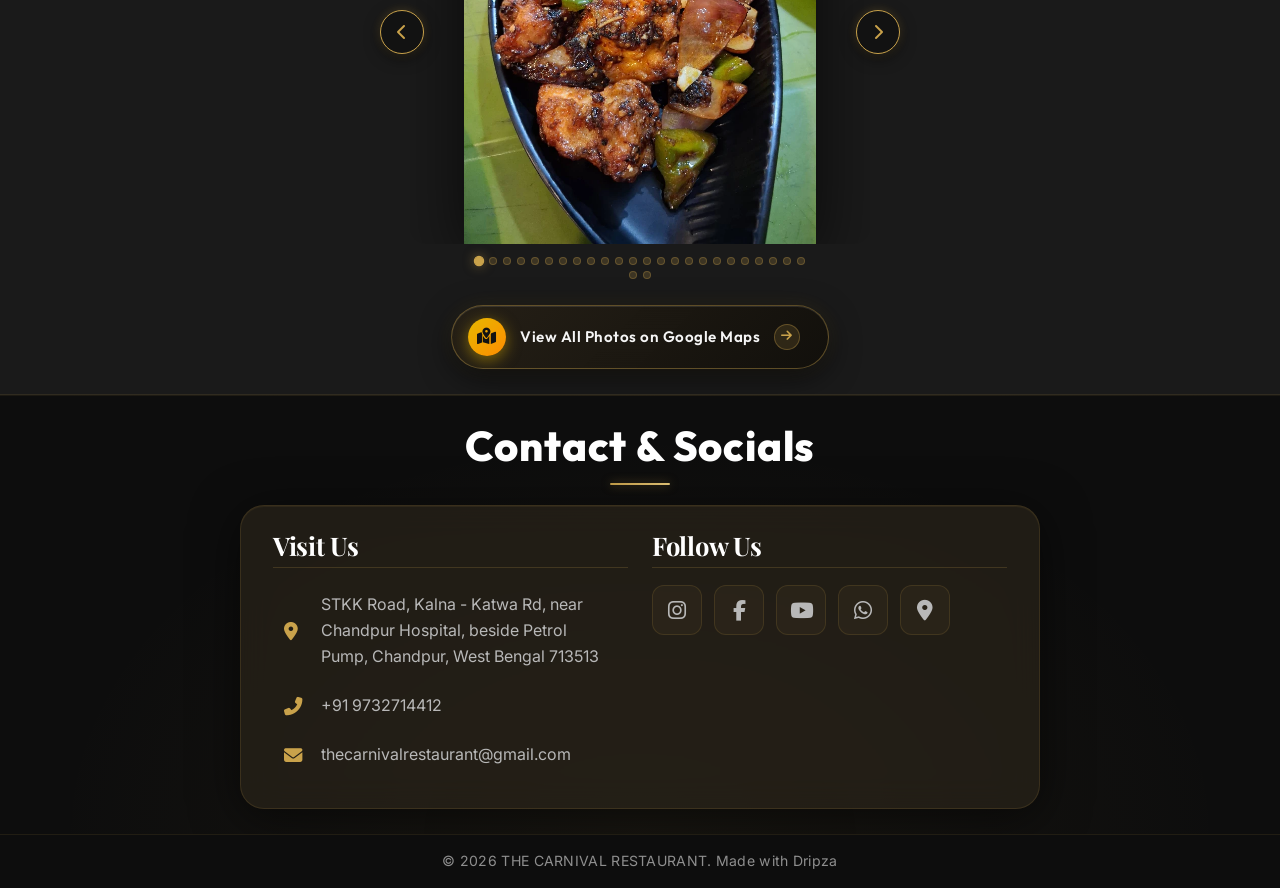
==== commit 07f14f76: "update" ====
--- a/index.html
+++ b/index.html
@@ -25,12 +25,12 @@
             <img src="assets/carnival_restaurant_logo.webp" alt="THE CARNIVAL RESTAURANT Logo" class="logo-brand-img">
             <div class="logo-text-wrapper">
                 <span class="animated-football-header" title="Mahalaya Special">
-                    <img src="assets/durga_puja_web_run_icon.webp" alt="Mahalaya Run Icon" style="object-fit: contain; filter: drop-shadow(0 0 5px rgba(255, 215, 0, 0.6));">
+                    <img src="assets/lakshmi_puja_web_run_icon.webp" alt="Mahalaya Run Icon" style="object-fit: contain; filter: drop-shadow(0 0 5px rgba(255, 215, 0, 0.6));">
                 </span>
                 <span class="logo-text">THE CARNIVAL RESTAURANT</span>
             </div>
         </div>
-        <span class="rath-yatra-header-text">শুভ শারদীয়া দুর্গাপূজা</span>
+        <span class="rath-yatra-header-text">শুভ লক্ষ্মীপূজা</span>
         <ul class="nav-links">
             <li><a href="#home">Home</a></li>
             <li><a href="#menu">Menu</a></li>
@@ -42,7 +42,7 @@
             <button class="fifa-btn" id="open-promo-modal-direct-btn" title="Show Mahalaya Special Poster">
                 <div class="fifa-container">
                     <div class="fifa-magic-ring"></div>
-                    <img src="assets/durga_puja_web_icon.webp" alt="Mahalaya Special" class="fifa-svg" style="object-fit: contain;">
+                    <img src="assets/lakshmi_puja_web_icon.webp" alt="Mahalaya Special" class="fifa-svg" style="object-fit: contain;">
                 </div>
             </button>
             
@@ -55,7 +55,7 @@
     <!-- Hero Section -->
     <section id="home" class="hero">
         <div class="hero-bg banner-box">
-            <img src="assets/modern_durga_puja_greeting_banner.webp" alt="Durga Puja Festival Banner" class="active">
+            <img src="assets/lakshmi_puja_greeting_banner.webp" alt="Durga Puja Festival Banner" class="active">
             <img src="assets/banner_2.webp" alt="THE CARNIVAL RESTAURANT Banner 2">
             <img src="assets/banner_3.webp" alt="THE CARNIVAL RESTAURANT Banner 3">
             <img src="assets/banner_4.webp" alt="THE CARNIVAL RESTAURANT Banner 4">
